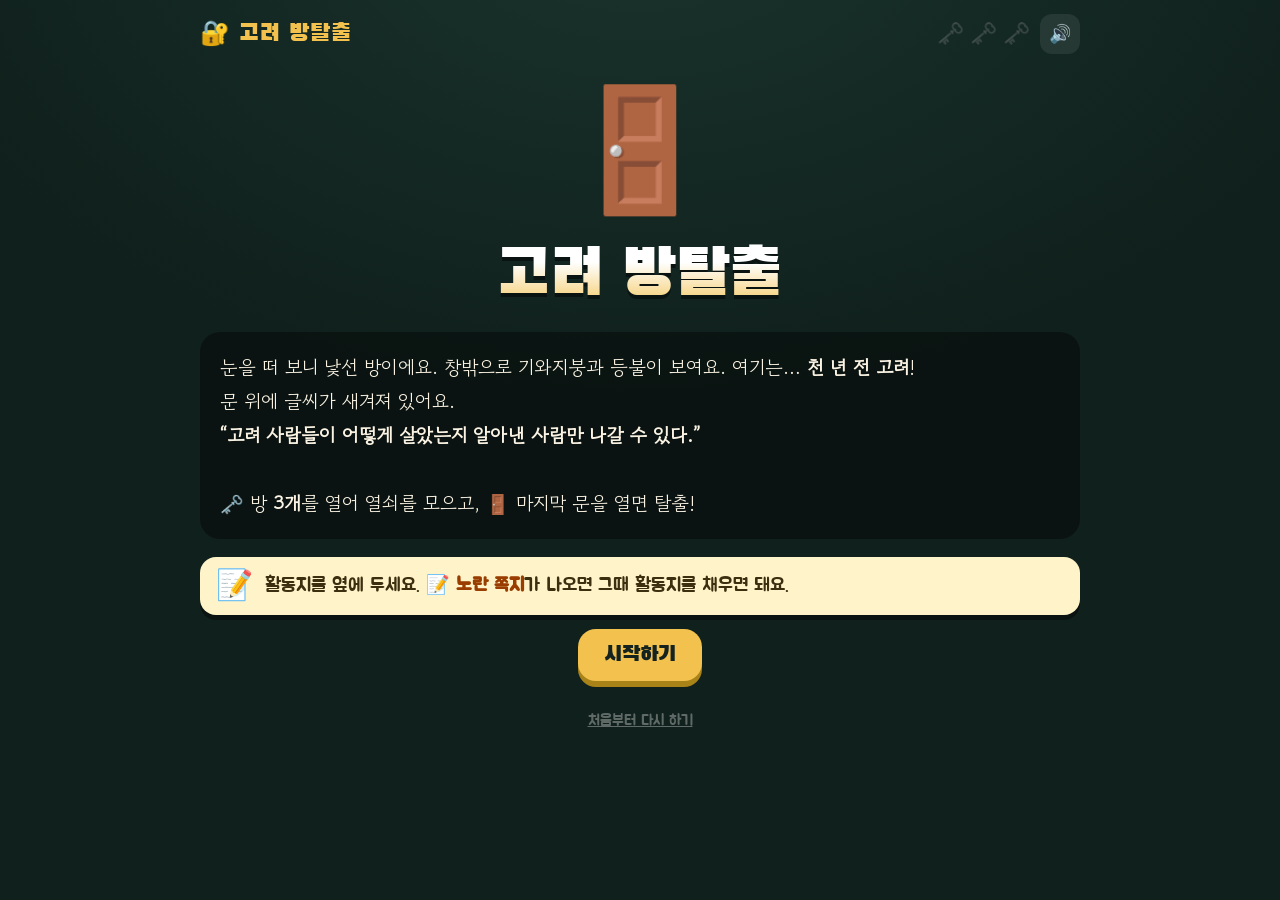
==== goryeo/index.html @ d024dd00 "고려 방탈출 평가 웹앱 추가 Co-Authored-By: Claude Opus 5.5 <noreply@anthropic.com> Claude-Session: https://clau" ====
<!doctype html>
<html lang="ko">
<head>
<meta charset="utf-8">
<meta name="viewport" content="width=device-width,initial-scale=1,viewport-fit=cover">
<title>고려 방탈출</title>
<link rel="preconnect" href="https://fonts.googleapis.com">
<link href="https://fonts.googleapis.com/css2?family=Black+Han+Sans&family=Jua&family=Gowun+Dodum&display=swap" rel="stylesheet">
<style>
:root{--bg:#10201c;--bg2:#1a332d;--ink:#fbf4e4;--dim:#b9c9c1;--cel:#6fc2a6;--cel2:#3f8f78;--gold:#f2c14e;--red:#ff6b5e;--paper:#fbf4e4;--paperInk:#2a2420;
--disp:"Black Han Sans","Jua",system-ui,sans-serif;--body:"Jua",system-ui,sans-serif;--read:"Gowun Dodum","Jua",system-ui,sans-serif;color-scheme:dark}
*{box-sizing:border-box}[hidden]{display:none!important}
html,body{margin:0;min-height:100%}
body{background:radial-gradient(1100px 700px at 50% -10%,var(--bg2),var(--bg) 70%) fixed var(--bg);color:var(--ink);font-family:var(--body);
  padding:0 max(16px,env(safe-area-inset-left)) 40px;-webkit-tap-highlight-color:transparent;font-size:18px}
.wrap{max-width:880px;margin:0 auto}
header{display:flex;align-items:center;gap:10px;padding:14px 0 6px}
header .logo{font-family:var(--disp);font-size:24px;color:var(--gold);letter-spacing:1px}
header .keys{margin-left:auto;display:flex;gap:6px;font-size:22px}
header .keys span{opacity:.25;filter:grayscale(1);transition:.3s}header .keys span.on{opacity:1;filter:none;transform:scale(1.1)}
.icon{background:#ffffff14;border:0;color:var(--ink);border-radius:12px;width:40px;height:40px;font-size:18px;cursor:pointer}
h1{font-family:var(--disp);font-weight:400;margin:0;font-size:clamp(34px,7vw,64px);line-height:1.15;text-wrap:balance;
  background:linear-gradient(180deg,#fff 30%,var(--gold));-webkit-background-clip:text;background-clip:text;color:transparent;filter:drop-shadow(0 4px 0 #0007)}
h2{font-family:var(--disp);font-weight:400;font-size:clamp(24px,4.5vw,36px);margin:6px 0 10px;color:var(--gold)}
p{line-height:1.6;margin:.4em 0}
.btn{font-family:var(--disp);border:0;border-radius:18px;padding:.55em 1.2em;cursor:pointer;color:#14231f;background:var(--gold);
  box-shadow:0 6px 0 #a98318;font-size:22px;transition:transform .08s}
.btn:active{transform:translateY(4px);box-shadow:0 2px 0 #a98318}
.btn.cel{background:var(--cel);box-shadow:0 6px 0 var(--cel2)}
.btn.ghost{background:#ffffff1c;color:var(--ink);box-shadow:0 6px 0 #0006}
.btn:focus-visible,button:focus-visible{outline:4px solid #fff;outline-offset:3px}
.center{text-align:center}
.story{background:#0006;border-radius:20px;padding:18px 20px;margin:18px 0;font-family:var(--read);font-size:19px;line-height:1.8}
.themes{display:grid;grid-template-columns:repeat(auto-fit,minmax(260px,1fr));gap:16px;margin-top:14px}
.theme{border:0;cursor:pointer;text-align:left;border-radius:22px;padding:22px;color:var(--paperInk);background:var(--paper);box-shadow:0 8px 0 #0007;font-family:var(--body)}
.theme .e{font-size:54px}.theme b{display:block;font-family:var(--disp);font-size:28px;font-weight:400;margin:6px 0 2px}
.theme span{color:#6b5d50;font-size:17px}
.memo{display:flex;gap:12px;align-items:flex-start;background:#fff4c9;color:#3b2f10;border-radius:16px;padding:14px 16px;margin:14px 0;box-shadow:0 5px 0 #0006;font-size:19px;line-height:1.55;animation:pop .45s cubic-bezier(.3,1.6,.5,1) both}
.memo .pen{font-size:30px;line-height:1}
.memo b{color:#9a3d00}
.doors{display:grid;grid-template-columns:repeat(3,1fr);gap:14px;margin-top:10px}
@media (max-width:560px){.doors{grid-template-columns:repeat(2,1fr)}}
.door{position:relative;border:0;cursor:pointer;border-radius:18px 18px 8px 8px;padding:18px 8px 14px;min-height:150px;
  background:linear-gradient(180deg,#6b4a2f,#4a3220);color:#fbe9cf;box-shadow:inset 0 0 0 4px #00000033,0 7px 0 #0008;font-family:var(--body);display:flex;flex-direction:column;align-items:center;gap:6px;transition:transform .15s}
.door:hover{transform:translateY(-3px)}
.door .e{font-size:44px}.door .n{font-size:19px;text-align:center}.door .lk{position:absolute;top:8px;right:10px;font-size:20px}
.door.done{background:linear-gradient(180deg,var(--cel),var(--cel2));color:#08251d;cursor:default}
.door.locked{opacity:.4;cursor:not-allowed}
.card{background:var(--paper);color:var(--paperInk);border-radius:20px;padding:20px 22px;box-shadow:0 8px 0 #0007;margin-top:8px}
.card .meta{display:flex;gap:8px;align-items:center;flex-wrap:wrap;color:#7a6a5a;font-size:15px}
.card .tag{background:#2a2420;color:#fbf4e4;border-radius:999px;padding:2px 10px;font-size:14px}
.card h3{font-family:var(--disp);font-weight:400;font-size:28px;margin:8px 0 6px}
.card .tx{font-family:var(--read);font-size:20px;line-height:1.85}
.card .find{margin-top:10px;font-size:15px;color:#7a6a5a}
.lock{margin-top:18px;background:#0007;border-radius:20px;padding:18px}
.lock .h{font-family:var(--disp);font-size:22px;color:var(--gold);margin-bottom:8px}
.opts{display:grid;gap:10px}
.opt{border:0;cursor:pointer;text-align:left;border-radius:14px;padding:14px 16px;font-family:var(--read);font-size:19px;background:#ffffff18;color:var(--ink);box-shadow:0 4px 0 #0006}
.opt.no{background:#ff6b5e44;animation:shake .4s}.opt.ok{background:var(--cel);color:#08251d}
.hint{color:#ffb0a8;min-height:1.6em;margin-top:8px}
.row{display:flex;gap:10px;flex-wrap:wrap;justify-content:center;margin-top:14px}
.chips{display:flex;flex-wrap:wrap;gap:10px;margin:12px 0}
.chip{border:0;cursor:pointer;border-radius:999px;padding:10px 18px;font-family:var(--body);font-size:20px;background:#ffffff1c;color:var(--ink);box-shadow:0 4px 0 #0006}
.chip.no{background:#ff6b5e55;animation:shake .4s}.chip.ok{background:var(--gold);color:#14231f}
.mini{display:grid;grid-template-columns:repeat(3,1fr);gap:10px}
@media (max-width:640px){.mini{grid-template-columns:1fr}}
.mini .card{padding:14px 16px;margin:0;transition:.3s}
.mini .card h3{font-size:21px}.mini .card .tx{font-size:16px;line-height:1.7}
.mini .card.glow{box-shadow:0 0 0 5px var(--gold),0 8px 0 #0007}
.frame{background:#fff4c9;color:#3b2f10;border-radius:16px;padding:16px;font-size:21px;line-height:1.9;font-family:var(--read)}
.frame u{text-decoration:none;border-bottom:3px solid #9a3d00;padding:0 4px;color:#9a3d00;font-weight:700}
.bigdoor{font-size:120px;text-align:center;margin:10px 0;animation:bob 2s ease-in-out infinite}
.flash{position:fixed;inset:0;display:grid;place-items:center;z-index:50;pointer-events:none}
.flash span{font-family:var(--disp);font-size:min(20vh,22vw);color:var(--gold);text-shadow:0 8px 0 #0009;animation:slam .9s cubic-bezier(.2,1.6,.4,1) both}
.modal{position:fixed;inset:0;background:#000a;display:grid;place-items:center;z-index:40;padding:16px}
.modal .box{background:var(--paper);color:var(--paperInk);border-radius:20px;padding:22px;max-width:460px;width:100%;text-align:center;font-size:20px;animation:pop .35s both}
.modal .box .row .btn{font-size:20px}
.foot{margin-top:28px;text-align:center}
.foot button{background:none;border:0;color:#ffffff55;font-family:var(--body);font-size:15px;cursor:pointer;text-decoration:underline}
canvas#fx{position:fixed;inset:0;pointer-events:none;z-index:45}
@keyframes pop{from{transform:scale(.8) translateY(20px);opacity:0}}
@keyframes shake{25%{transform:translateX(-8px)}75%{transform:translateX(8px)}}
@keyframes bob{50%{transform:translateY(-10px)}}
@keyframes slam{from{transform:scale(3);opacity:0}60%{opacity:1}to{transform:scale(1)}}
@media (prefers-reduced-motion:reduce){*{animation:none!important;transition:none!important}}
</style>
</head>
<body>
<canvas id="fx"></canvas>
<div class="wrap">
  <header><span class="logo">🔐 고려 방탈출</span><div class="keys" id="keys"><span>🗝️</span><span>🗝️</span><span>🗝️</span></div>
  <button class="icon" id="snd" aria-label="소리 켜고 끄기">🔊</button></header>
  <main id="app"></main>
  <div class="foot"><button id="restart">처음부터 다시 하기</button></div>
</div>
<script>
var DATA={"themes": [{"key": 1, "name": "개경 사람들의 집", "sub": "고려의 신분과 생활", "emo": "🏘️", "rooms": [{"id": "가", "type": "유적", "name": "박익 벽화묘의 그림", "when": "고려 말 · 경상남도 밀양", "text": "고려 말의 관리 박익의 무덤 안쪽 벽에 그려진 그림이에요. 그림 속 여러 사람이 술병과 음식, 물건을 들고 줄지어 서 있어요. 누군가의 시중을 들러 가는 모습이에요. 무덤 주인은 이렇게 많은 사람의 시중을 받으며 살았어요.", "find": "사진: 교과서 58쪽", "room": "어두운 무덤방", "emo": "🪦", "q": "그림 속 사람들은 무엇을 하고 있나요?", "opts": ["술병과 음식을 들고 시중들러 가고 있다", "논에서 농사를 짓고 있다", "칼을 들고 싸우고 있다", "시장에서 물건을 팔고 있다"]}, {"id": "나", "type": "기록", "name": "어머니의 재산 나누기", "when": "『고려사』", "text": "나익희의 어머니는 여섯 남매에게 재산을 나누어 줄 때, 외아들인 나익희에게만 노비 40명을 더 주려고 했어요. 나익희는 “외아들이라고 더 받으면 남매가 화목하게 지낼 수 없습니다.”라며 사양했어요. 어머니는 그 말이 옳다며 그대로 따랐어요.", "find": "교과서 59쪽", "room": "어머니의 안방", "emo": "🏠", "q": "나익희는 더 받을 노비 40명을 어떻게 했나요?", "opts": ["남매가 화목해야 한다며 사양했다", "혼자 모두 가졌다", "시장에 팔았다", "나라에 바쳤다"]}, {"id": "다", "type": "기록", "name": "노비 만적의 외침", "when": "1198년 · 『고려사』", "text": "개경에 사는 노비 만적이 산에서 나무를 하다가 다른 노비들을 모아 이렇게 말했어요. “장군과 재상이 될 사람의 씨가 어찌 따로 있겠는가? 때가 오면 누구나 될 수 있다! 노비 문서를 불태워 버리자.” 하지만 계획이 미리 알려져 만적과 노비 100여 명이 붙잡혔어요.", "find": "검색어: 만적", "room": "뒷산 나무터", "emo": "🪓", "q": "만적은 노비들에게 무엇을 불태우자고 했나요?", "opts": ["노비 문서", "궁궐", "절", "배"]}, {"id": "라", "type": "기록", "name": "손변의 재판", "when": "『고려사』", "text": "어떤 아버지가 세상을 떠나며 딸에게 재산을 모두 주고, 어린 아들에게는 검은 옷, 검은 갓, 신 한 켤레, 종이 한 권만 남겼어요. 다 자란 남매가 재판을 하자 관리 손변이 말했어요. “아버지는 아들이 어른이 되면 이 옷과 갓을 갖추고 종이에 글을 써서 관청에 억울함을 알리라고 하신 것이다. 자식에게 줄 재산은 똑같아야 한다.” 손변은 재산을 반씩 나누게 했어요.", "find": "검색어: 손변", "room": "관청 재판정", "emo": "⚖️", "q": "손변은 남매의 재산을 어떻게 나누게 했나요?", "opts": ["반씩 똑같이", "딸이 모두 갖게", "아들이 모두 갖게", "나라가 모두 갖게"]}, {"id": "마", "type": "기록", "name": "박유의 건의와 손가락질", "when": "1275년 무렵 · 『고려사』", "text": "관리 박유가 왕에게 “관리들도 아내를 여러 명 둘 수 있게 하자.”고 건의했어요. 그 뒤 연등회 날, 박유가 왕의 행렬을 따라가자 한 할머니가 “아내를 여럿 두자고 한 사람이 바로 저 늙은이다!” 하고 손가락질했어요. 여기저기서 여자들이 손가락질을 했고, 결국 이 건의는 없던 일이 되었어요.", "find": "검색어: 박유 상소", "room": "왕의 행렬 길", "emo": "👑", "q": "박유의 건의는 결국 어떻게 되었나요?", "opts": ["여자들의 손가락질 속에 없던 일이 되었다", "곧바로 나라의 법이 되었다", "왕이 박유에게 상을 주었다", "박유가 감옥에 갇혔다"]}, {"id": "바", "type": "기록·행사", "name": "연등회", "when": "해마다 열린 나라 행사", "text": "연등회는 부처님께 복을 비는 고려의 큰 행사예요. 이날이 되면 왕부터 백성까지 집집마다, 거리마다 등불을 밝혔어요. 왕은 절에 가서 나라의 평안을 빌었고, 사람들은 밤새 등불 아래에서 노래하고 춤추며 함께 즐겼어요.", "find": "교과서 60~61쪽", "room": "등불 거리", "emo": "🏮", "q": "연등회 날 등불을 밝힌 사람은 누구인가요?", "opts": ["왕부터 백성까지 모두", "왕만", "스님만", "귀족만"]}], "tags": {"신분이 나뉨": "가나다바", "벼슬하는 관리": "가라마", "아들과 딸이 똑같음": "나라", "여성의 목소리": "나라마", "함께 어울린 연등회": "마바"}}, {"key": 2, "name": "고려 장인의 공방", "sub": "고려의 과학 기술과 문화재", "emo": "🔥", "rooms": [{"id": "A", "type": "유물", "name": "『직지』", "when": "1377년 · 청주 흥덕사", "text": "청주의 흥덕사라는 절에서 금속 활자로 찍어 낸 불교 책이에요. 금속 활자는 쇠붙이로 글자를 하나씩 만들어 이리저리 바꾸어 짜 맞추며 찍는 방법이에요. 지금 남아 있는 금속 활자 책 가운데 세계에서 가장 오래되었어요. 지금은 프랑스 국립 도서관에 있어요.", "find": "교과서 63쪽", "room": "흥덕사 인쇄방", "emo": "📖", "q": "『직지』는 무엇으로 찍어 낸 책인가요?", "opts": ["금속 활자", "나무판 하나에 통째로 새긴 판", "손으로 한 장씩 베낌", "돌에 새겨 찍음"]}, {"id": "B", "type": "기록", "name": "『상정고금예문』을 찍은 기록", "when": "1234년 무렵 · 이규보의 글", "text": "고려의 문인 이규보가 남긴 글에 “나라의 예법을 담은 책 『상정고금예문』을 금속 활자로 28권 찍어 여러 관청에 나누어 주었다.”는 기록이 있어요. 책은 지금 남아 있지 않지만, 『직지』보다 100년도 더 앞서 금속 활자를 썼다는 증거예요.", "find": "검색어: 상정고금예문", "room": "이규보의 서재", "emo": "🖋️", "q": "이 기록이 특별한 까닭은 무엇인가요?", "opts": ["『직지』보다 100년도 더 앞서 금속 활자를 썼다는 증거라서", "책이 지금도 남아 있어서", "이규보가 직접 활자를 만들어서", "외국에서 찍은 책이라서"]}, {"id": "C", "type": "유물", "name": "청자 상감 구름 학 무늬 매병", "when": "고려 · 국보", "text": "푸른 청자 위에 구름 사이로 날아가는 학이 가득 그려진 병이에요. 그림은 붓으로 그린 것이 아니에요. 그릇 겉면을 파내고 그 자리에 하얀 흙과 검은 흙을 채워 넣는 ‘상감’이라는 방법으로 무늬를 넣었어요. 상감 청자는 고려 사람들이 처음 만들어 낸 방법이에요.", "find": "사진: 교과서 64쪽", "room": "강진 가마터", "emo": "🏺", "q": "이 병에 무늬를 넣은 방법은 무엇인가요?", "opts": ["겉을 파내고 하얀 흙과 검은 흙을 채워 넣었다", "붓으로 물감을 칠했다", "종이 그림을 붙였다", "금실로 감았다"]}, {"id": "D", "type": "기록", "name": "청자 기와로 덮은 정자", "when": "1157년 · 『고려사』", "text": "의종 임금은 궁궐 동쪽에 ‘양이정’이라는 정자를 짓고, 지붕을 청자로 구운 기와로 덮었어요. 고려의 왕족과 귀족들은 청자로 만든 찻잔, 주전자, 베개, 의자 같은 물건을 생활에서 썼어요. 실제로 개성 근처와 전라남도 강진의 가마터에서 청자 기와 조각이 발견되었어요.", "find": "교과서 64쪽 · 검색어: 청자 기와", "room": "궁궐 정자 지붕", "emo": "🏯", "q": "의종 임금은 정자의 지붕을 무엇으로 덮었나요?", "opts": ["청자로 구운 기와", "금으로 만든 판", "볏짚", "나무껍질"]}, {"id": "E", "type": "유물", "name": "나전 국화 넝쿨 무늬 합", "when": "고려 · 2020년 일본에서 돌아옴", "text": "손바닥만 한 뚜껑 있는 그릇이에요. 전복 껍데기를 아주 얇게 갈아 국화꽃과 넝쿨 모양으로 하나하나 오려 붙였어요. 이런 공예를 ‘나전 칠기’라고 해요. 꽃잎 하나가 쌀알만큼 작아요. 송나라 사신 서긍도 “고려의 나전 솜씨는 아주 세밀하여 귀하다.”고 적었어요.", "find": "검색어: 나전 국화넝쿨무늬 합", "room": "나전 공방", "emo": "🐚", "q": "이 그릇에는 무엇을 얇게 갈아 붙였나요?", "opts": ["전복 껍데기", "유리 조각", "금가루", "돌가루"]}, {"id": "F", "type": "기록", "name": "최무선의 화약과 화포", "when": "1377년~1380년 · 『고려사』", "text": "고려 말, 왜구가 바닷가 마을에 자주 쳐들어왔어요. 최무선은 화약으로 왜구를 물리치고 싶어서 원나라 상인에게 화약 만드는 법을 끈질기게 물어 배웠어요. 나라에 ‘화통도감’이 세워지자 여러 가지 화포를 만들었고, 1380년 진포 싸움에서 화포를 쏘아 왜구의 배 500여 척을 불태웠어요.", "find": "검색어: 최무선 진포", "room": "화통도감", "emo": "💥", "q": "최무선은 화약 만드는 법을 누구에게 배웠나요?", "opts": ["원나라 상인", "일본 장군", "송나라 왕", "혼자 책을 읽고"]}], "tags": {"금속 활자": "AB", "청자": "CD", "새로운 기술을 만들어 냄": "ABCF", "귀족이 쓴 귀한 물건": "CDE", "나라를 위해 씀": "BF", "다른 나라와 주고받음": "EF", "섬세한 솜씨": "CE"}}]};
var K='goryeo-escape-v1';
var S=load()||{step:'intro',theme:null,opened:[],cur:null,phase:null,keyTag:null,ownKey:false};
var sound=true;
function load(){try{return JSON.parse(localStorage.getItem(K))}catch(e){return null}}
function save(){try{localStorage.setItem(K,JSON.stringify(S))}catch(e){}}
function $(s){return document.querySelector(s)}
function esc(s){return String(s).replace(/[&<>"']/g,function(c){return{'&':'&amp;','<':'&lt;','>':'&gt;','"':'&quot;',"'":'&#39;'}[c]})}
function th(){return DATA.themes.filter(function(t){return t.key===S.theme})[0]}
function room(id){return th().rooms.filter(function(r){return r.id===id})[0]}
function josa(w,a,b){var c=w.charCodeAt(w.length-1)-0xAC00;return (c>=0&&c%28)?a:b}
var NUM=['①','②','③'];
/* ---- sound ---- */
var ac=null;
function audio(){if(!ac){try{ac=new(window.AudioContext||window.webkitAudioContext)()}catch(e){}}if(ac&&ac.state==='suspended')ac.resume();return ac}
function tone(f,d,type,vol,when,slide){if(!sound)return;var a=audio();if(!a)return;d=d||.12;var t=a.currentTime+(when||0);var o=a.createOscillator(),g=a.createGain();o.type=type||'square';o.frequency.setValueAtTime(f,t);if(slide)o.frequency.exponentialRampToValueAtTime(slide,t+d);g.gain.setValueAtTime(vol||.08,t);g.gain.exponentialRampToValueAtTime(.0001,t+d);o.connect(g);g.connect(a.destination);o.start(t);o.stop(t+d+.02)}
var sfx={click:function(){tone(900,.05,'square',.05)},door:function(){tone(120,.35,'sawtooth',.08,0,60);tone(300,.2,'triangle',.06,.25)},
 ok:function(){[660,880,1320].forEach(function(f,i){tone(f,.12,'square',.07,i*.08)})},no:function(){tone(180,.4,'sawtooth',.1,0,100)},
 key:function(){[784,988,1175,1568].forEach(function(f,i){tone(f,.16,'triangle',.09,i*.09)})},
 win:function(){[523,659,784,1047,784,1047,1319].forEach(function(f,i){tone(f,.24,'square',.08,i*.13)})}};
$('#snd').onclick=function(){sound=!sound;this.textContent=sound?'🔊':'🔇'};
/* ---- fx ---- */
var cv=$('#fx'),cx=cv.getContext('2d'),P=[];
function sz(){cv.width=innerWidth;cv.height=innerHeight}sz();addEventListener('resize',sz);
function confetti(n){var cols=['#f2c14e','#6fc2a6','#ff6b5e','#fbf4e4','#9fd3ff'];for(var i=0;i<(n||140);i++)P.push({x:innerWidth/2,y:innerHeight/3,vx:(Math.random()-.5)*16,vy:Math.random()*-14-4,c:cols[i%5],r:Math.random()*6+4,a:Math.random()*6,l:120});if(P.length===(n||140))tick()}
function tick(){cx.clearRect(0,0,cv.width,cv.height);P.forEach(function(p){p.x+=p.vx;p.y+=p.vy;p.vy+=.45;p.vx*=.99;p.a+=.2;p.l--;cx.save();cx.translate(p.x,p.y);cx.rotate(p.a);cx.fillStyle=p.c;cx.fillRect(-p.r/2,-p.r/2,p.r,p.r*.6);cx.restore()});P=P.filter(function(p){return p.l>0&&p.y<innerHeight+40});if(P.length)requestAnimationFrame(tick);else cx.clearRect(0,0,cv.width,cv.height)}
function flash(t){var d=document.createElement('div');d.className='flash';d.innerHTML='<span>'+t+'</span>';document.body.appendChild(d);setTimeout(function(){d.remove()},1100)}
function ask(msg,yes,no,cb){var m=document.createElement('div');m.className='modal';m.innerHTML='<div class="box"><p>'+msg+'</p><div class="row"><button class="btn cel">'+yes+'</button><button class="btn ghost" style="color:#2a2420;background:#0001">'+no+'</button></div></div>';document.body.appendChild(m);
 var b=m.querySelectorAll('button');b[0].onclick=function(){m.remove();cb(true)};b[1].onclick=function(){m.remove();cb(false)};b[0].focus()}
function shuffle(a){a=a.slice();for(var i=a.length-1;i>0;i--){var j=Math.floor(Math.random()*(i+1));var t=a[i];a[i]=a[j];a[j]=t}return a}
function keys(){var k=document.querySelectorAll('#keys span');for(var i=0;i<3;i++)k[i].className=i<S.opened.length?'on':''}
/* ---- screens ---- */
function go(step){S.step=step;save();render();scrollTo({top:0,behavior:'smooth'})}
function render(){keys();var a=$('#app');
 if(S.step==='intro'){a.innerHTML='<div class="center" style="margin-top:20px"><div class="bigdoor">🚪</div><h1>고려 방탈출</h1></div>'+
  '<div class="story">눈을 떠 보니 낯선 방이에요. 창밖으로 기와지붕과 등불이 보여요. 여기는… <b>천 년 전 고려</b>!<br>문 위에 글씨가 새겨져 있어요.<br><b>“고려 사람들이 어떻게 살았는지 알아낸 사람만 나갈 수 있다.”</b><br><br>🗝️ 방 <b>3개</b>를 열어 열쇠를 모으고, 🚪 마지막 문을 열면 탈출!</div>'+
  '<div class="memo"><span class="pen">📝</span><div>활동지를 옆에 두세요. <b>📝 노란 쪽지</b>가 나오면 그때 활동지를 채우면 돼요.</div></div>'+
  '<div class="row"><button class="btn" id="b">시작하기</button></div>';$('#b').onclick=function(){sfx.door();go('theme')};return}
 if(S.step==='theme'){a.innerHTML='<h2>어느 문으로 들어갈까?</h2><div class="themes">'+DATA.themes.map(function(t){return '<button class="theme" data-k="'+t.key+'"><div class="e">'+t.emo+'</div><b>'+t.name+'</b><span>'+t.sub+'</span></button>'}).join('')+'</div>';
  a.querySelectorAll('.theme').forEach(function(b){b.onclick=function(){S.theme=+b.dataset.k;sfx.door();go('map')}});return}
 if(S.step==='map'){var t=th(),full=S.opened.length>=3;
  a.innerHTML='<h2>'+t.emo+' '+t.name+'</h2>'+(S.opened.length===0?'<div class="memo"><span class="pen">📝</span><div>활동지 <b>❶번</b>에서 <b>'+t.sub+'</b>에 ✓ 해요.</div></div>':'')+
  '<p>방 6개 중 <b>마음에 드는 3개</b>를 골라 열어요. ('+S.opened.length+'/3)</p><div class="doors">'+t.rooms.map(function(r){var d=S.opened.indexOf(r.id)>=0;
   return '<button class="door'+(d?' done':(full?' locked':''))+'" data-id="'+r.id+'"><span class="lk">'+(d?'🗝️':'🔒')+'</span><span class="e">'+r.emo+'</span><span class="n">'+r.room+'</span></button>'}).join('')+'</div>'+
  (full?'<div class="row"><button class="btn" id="fin">🚪 마지막 문으로!</button></div>':'');
  a.querySelectorAll('.door').forEach(function(b){b.onclick=function(){var id=b.dataset.id;if(S.opened.indexOf(id)>=0||full)return;sfx.door();S.cur=id;S.phase='read';go('room')}});
  if(full)$('#fin').onclick=function(){sfx.door();S.keyTag=null;S.phase='key';go('final')};return}
 if(S.step==='room'){roomScreen(a);return}
 if(S.step==='final'){finalScreen(a);return}
 if(S.step==='end'){a.innerHTML='<div class="center"><div class="bigdoor">🌅</div><h1>탈출 성공!</h1><p style="font-size:22px">천 년 전 고려에서 무사히 돌아왔어요.</p></div>'+
  '<div class="memo"><span class="pen">📝</span><div>활동지 <b>❺번 소감</b>을 써요.<br>· 고려에서 가장 놀라웠던 점은?<br>· 친구는 어떤 열쇠 낱말로 탈출했는지 물어보고, 나와 다른 점을 써요.</div></div>'+
  '<div class="card"><div class="meta">내 열쇠 낱말</div><h3>🗝️ '+esc(S.ownKey?'내가 찾은 열쇠 낱말':S.keyTag)+'</h3><div class="tx">열어 본 방: '+S.opened.map(function(id){return esc(room(id).room)}).join(' · ')+'</div></div>';confetti(160);return}
}
function roomScreen(a){var r=room(S.cur),i=S.opened.length,n=NUM[i];
 var card='<div class="card"><div class="meta"><span class="tag">'+r.type+'</span>'+esc(r.when)+'</div><h3>'+r.emo+' '+esc(r.name)+'</h3><div class="tx">'+esc(r.text)+'</div><div class="find">🔍 '+esc(r.find)+'</div></div>';
 var head='<h2>'+r.emo+' '+esc(r.room)+'</h2><p>방 한가운데 낡은 쪽지가 놓여 있어요.</p>';
 if(S.phase==='read'){var o=shuffle(r.opts.map(function(x,k){return{t:x,ok:k===0}}));
  a.innerHTML=head+card+'<div class="lock"><div class="h">🔒 자물쇠 1 · 쪽지를 잘 읽었나요?</div><p>'+esc(r.q)+'</p><div class="opts">'+o.map(function(x,k){return '<button class="opt" data-ok="'+(x.ok?1:0)+'">'+esc(x.t)+'</button>'}).join('')+'</div><div class="hint" id="hint"></div></div>';
  a.querySelectorAll('.opt').forEach(function(b){b.onclick=function(){if(b.dataset.ok==='1'){b.classList.add('ok');sfx.ok();flash('철컥!');setTimeout(function(){S.phase='row';go('room')},900)}else{b.classList.remove('no');void b.offsetWidth;b.classList.add('no');sfx.no();$('#hint').textContent='앗, 자물쇠가 꿈쩍도 안 해요. 쪽지를 다시 읽어 봐요!'}}});return}
 if(S.phase==='row'){a.innerHTML=head+card+'<div class="lock"><div class="h">🔓 자물쇠 1 풀림!</div></div>'+
  '<div class="memo"><span class="pen">📝</span><div>활동지 <b>❷번 표의 '+n+'번 줄</b>을 채워요.<br>· 단서 이름: <b>'+esc(r.name)+'</b><br>· 종류: <b>'+r.type+'</b><br>· 보이는 것: 쪽지에서 본 것을 <b>한두 줄</b>로</div></div>'+
  '<div class="row"><button class="btn cel" id="b">다 썼어요</button></div>';$('#b').onclick=function(){sfx.click();S.phase='think';go('room')};return}
 if(S.phase==='think'){a.innerHTML=head+card+'<div class="lock"><div class="h">🔒 자물쇠 2 · 생각의 자물쇠</div><p style="font-size:21px">이 쪽지를 보면, <b>고려 사람들은 어떻게 살았을까?</b></p>'+
  '<p style="color:var(--dim)">쪽지에 직접 쓰여 있지 않은 것을 짐작해 봐요. “그렇다면 고려에서는 ~했을 거야!”</p></div>'+
  '<div class="memo"><span class="pen">📝</span><div>활동지 <b>❸번 방 '+n+' 추리 메모</b>에 써요.<br>단서 이름을 쓰고, <b>“~했을 것이다.”</b>로 끝나게!</div></div>'+
  '<div class="row"><button class="btn cel" id="b">다 썼어요</button></div>';
  $('#b').onclick=function(){ask('추리 메모가 <b>“~했을 것이다.”</b>로 끝났나요?','네! 열어 줘','잠깐, 고칠래',function(y){if(!y)return;S.opened.push(r.id);S.phase=null;save();sfx.key();flash('🗝️');keys();confetti(70);setTimeout(function(){go('map')},1000)})};return}
}
function finalScreen(a){var t=th(),op=S.opened.map(room);
 var mini='<div class="mini">'+op.map(function(r){return '<div class="card" data-id="'+r.id+'"><div class="meta"><span class="tag">'+r.type+'</span></div><h3>'+r.emo+' '+esc(r.name)+'</h3><div class="tx">'+esc(r.text)+'</div></div>'}).join('')+'</div>';
 if(S.phase==='key'){var tags=shuffle(Object.keys(t.tags));
  a.innerHTML='<div class="center"><div class="bigdoor" style="font-size:90px">🚪</div></div><h2>마지막 문</h2><p>문에 열쇠 구멍이 세 개! 내가 연 세 방의 쪽지를 나란히 놓았어요.</p>'+mini+
  '<div class="lock"><div class="h">🔒 마지막 자물쇠 · 열쇠 낱말 찾기</div><p>세 쪽지 가운데 <b>두 개 이상</b>에 함께 보이는 것은 무엇일까요?</p><div class="chips">'+tags.map(function(g){return '<button class="chip">'+esc(g)+'</button>'}).join('')+'</div>'+
  '<div class="hint" id="hint"></div><p style="color:var(--dim);font-size:16px">여기 없는 다른 공통점을 찾았다면? 👉 <button class="chip" id="own" style="font-size:16px;padding:6px 12px">내가 찾은 열쇠 낱말이 있어요</button></p></div>';
  a.querySelectorAll('.chips .chip').forEach(function(b){b.onclick=function(){var g=b.textContent,hit=op.filter(function(r){return t.tags[g].indexOf(r.id)>=0});
   if(hit.length>=2){b.classList.add('ok');sfx.key();hit.forEach(function(r){a.querySelector('.mini .card[data-id="'+r.id+'"]').classList.add('glow')});S.keyTag=g;S.ownKey=false;save();
    setTimeout(function(){S.phase='write';go('final')},1600)}else{b.classList.remove('no');void b.offsetWidth;b.classList.add('no');sfx.no();
    $('#hint').textContent=hit.length===1?'이 낱말은 한 쪽지에서만 보여요. 두 쪽지 이상에 함께 나오는 것을 찾아요!':'내가 연 쪽지에는 이 낱말이 안 보여요. 다시 읽어 봐요!'}}});
  $('#own').onclick=function(){ask('찾은 열쇠 낱말을 활동지 <b>❹번 열쇠 낱말 칸</b>에 먼저 썼나요?<br><small>선생님께 보여 드리고 확인받아요.</small>','네, 썼어요','아직',function(y){if(!y)return;S.ownKey=true;S.keyTag='';S.phase='write';go('final')})};return}
 if(S.phase==='write'){var g=S.ownKey?'(내가 찾은 열쇠 낱말)':S.keyTag;
  a.innerHTML='<h2>🗝️ 열쇠 낱말: '+esc(g)+'</h2>'+mini+
  '<div class="memo"><span class="pen">📝</span><div>활동지 <b>❹번</b>을 채워요.<br>· 열쇠 낱말 칸: <b>'+esc(g)+'</b><br>· 아래 문장 틀에 맞춰 <b>열쇠 문장</b>을 써요.</div></div>'+
  '<div class="frame">세 단서를 이어 보면 <u>'+(S.ownKey?'　　　　':esc(g))+'</u>'+(S.ownKey?'이/가':josa(g,'이','가'))+' 보인다.<br>그래서 고려 사람들은 <u>　　　　　　　　　　</u> 했을 것이다.</div>'+
  '<p style="color:var(--dim)">💡 앞에서 쓴 추리 메모 세 개를 다시 읽어 보면 쉬워요.</p><div class="row"><button class="btn" id="b">🚪 문 열기</button></div>';
  $('#b').onclick=function(){ask('열쇠 문장이 <b>“그래서 고려 사람들은 ~했을 것이다.”</b>로 끝났나요?','네! 문 열기','잠깐, 고칠래',function(y){if(!y)return;sfx.win();flash('탈출!');setTimeout(function(){go('end')},900)})};return}
}
$('#restart').onclick=function(){ask('처음부터 다시 할까요?<br><small>지금까지 연 방 기록이 지워져요.</small>','다시 하기','아니요',function(y){if(!y)return;S={step:'intro',theme:null,opened:[],cur:null,phase:null,keyTag:null,ownKey:false};save();render()})};
render();
</script>
</body>
</html>
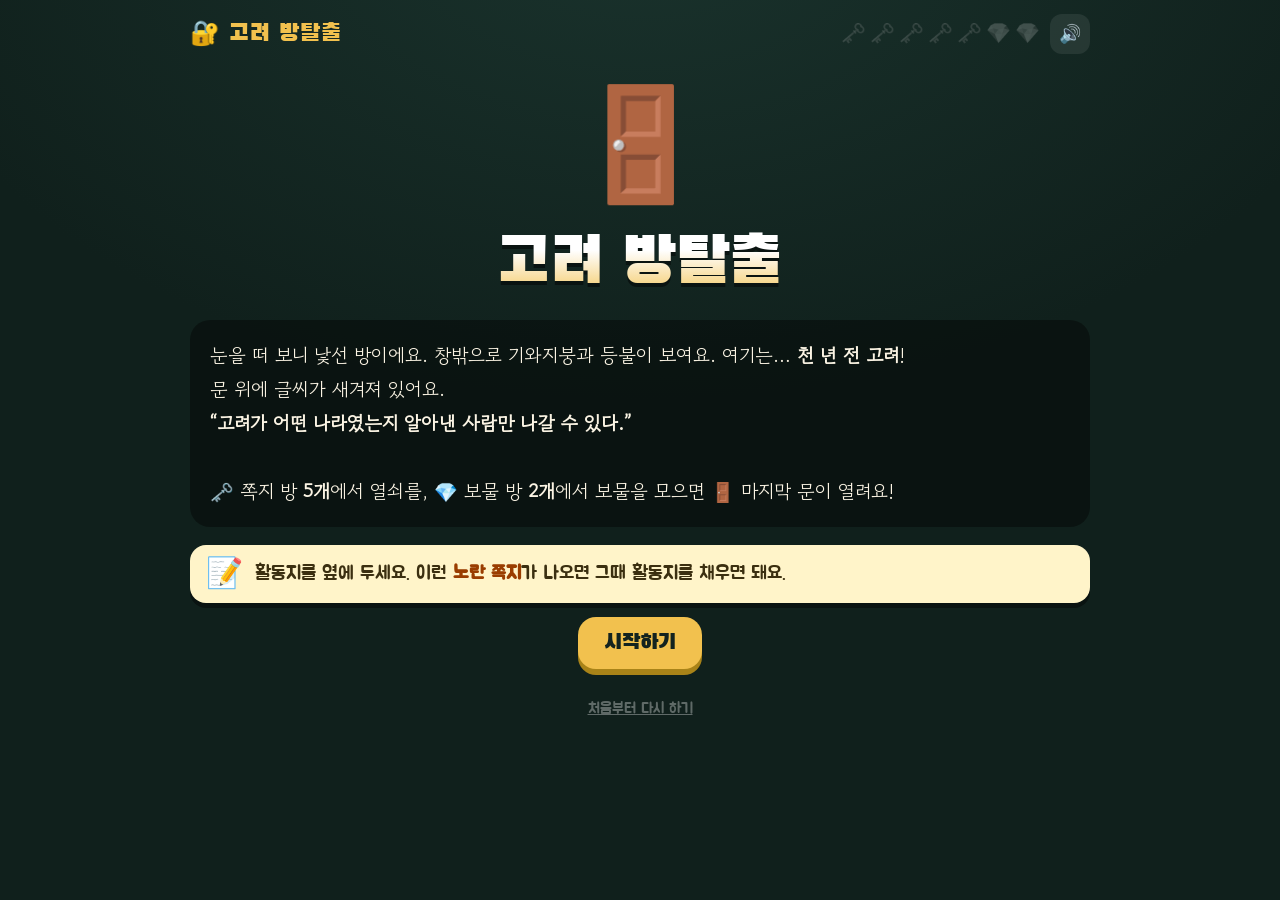
==== commit 2d47f54f: "고려 방탈출: 쪽지 방 5개 + 보물 방 2개 + 마지막 문 구조로 개편 Co-Authored-By: Claude Opus 5.5 <noreply@anthropic.com> Cla" ====
--- a/goryeo/index.html
+++ b/goryeo/index.html
@@ -13,68 +13,92 @@
 html,body{margin:0;min-height:100%}
 body{background:radial-gradient(1100px 700px at 50% -10%,var(--bg2),var(--bg) 70%) fixed var(--bg);color:var(--ink);font-family:var(--body);
   padding:0 max(16px,env(safe-area-inset-left)) 40px;-webkit-tap-highlight-color:transparent;font-size:18px}
-.wrap{max-width:880px;margin:0 auto}
+.wrap{max-width:900px;margin:0 auto}
 header{display:flex;align-items:center;gap:10px;padding:14px 0 6px}
-header .logo{font-family:var(--disp);font-size:24px;color:var(--gold);letter-spacing:1px}
-header .keys{margin-left:auto;display:flex;gap:6px;font-size:22px}
-header .keys span{opacity:.25;filter:grayscale(1);transition:.3s}header .keys span.on{opacity:1;filter:none;transform:scale(1.1)}
+header .logo{font-family:var(--disp);font-size:24px;color:var(--gold);letter-spacing:1px;cursor:pointer}
+header .keys{margin-left:auto;display:flex;gap:4px;font-size:20px}
+header .keys span{opacity:.22;filter:grayscale(1);transition:.3s}header .keys span.on{opacity:1;filter:none}
 .icon{background:#ffffff14;border:0;color:var(--ink);border-radius:12px;width:40px;height:40px;font-size:18px;cursor:pointer}
 h1{font-family:var(--disp);font-weight:400;margin:0;font-size:clamp(34px,7vw,64px);line-height:1.15;text-wrap:balance;
   background:linear-gradient(180deg,#fff 30%,var(--gold));-webkit-background-clip:text;background-clip:text;color:transparent;filter:drop-shadow(0 4px 0 #0007)}
 h2{font-family:var(--disp);font-weight:400;font-size:clamp(24px,4.5vw,36px);margin:6px 0 10px;color:var(--gold)}
 p{line-height:1.6;margin:.4em 0}
-.btn{font-family:var(--disp);border:0;border-radius:18px;padding:.55em 1.2em;cursor:pointer;color:#14231f;background:var(--gold);
-  box-shadow:0 6px 0 #a98318;font-size:22px;transition:transform .08s}
+.btn{font-family:var(--disp);border:0;border-radius:18px;padding:.55em 1.2em;cursor:pointer;color:#14231f;background:var(--gold);box-shadow:0 6px 0 #a98318;font-size:22px;transition:transform .08s;touch-action:manipulation}
 .btn:active{transform:translateY(4px);box-shadow:0 2px 0 #a98318}
 .btn.cel{background:var(--cel);box-shadow:0 6px 0 var(--cel2)}
 .btn.ghost{background:#ffffff1c;color:var(--ink);box-shadow:0 6px 0 #0006}
-.btn:focus-visible,button:focus-visible{outline:4px solid #fff;outline-offset:3px}
+.btn:disabled{opacity:.45}
+button:focus-visible{outline:4px solid #fff;outline-offset:3px}
 .center{text-align:center}
 .story{background:#0006;border-radius:20px;padding:18px 20px;margin:18px 0;font-family:var(--read);font-size:19px;line-height:1.8}
-.themes{display:grid;grid-template-columns:repeat(auto-fit,minmax(260px,1fr));gap:16px;margin-top:14px}
-.theme{border:0;cursor:pointer;text-align:left;border-radius:22px;padding:22px;color:var(--paperInk);background:var(--paper);box-shadow:0 8px 0 #0007;font-family:var(--body)}
-.theme .e{font-size:54px}.theme b{display:block;font-family:var(--disp);font-size:28px;font-weight:400;margin:6px 0 2px}
-.theme span{color:#6b5d50;font-size:17px}
-.memo{display:flex;gap:12px;align-items:flex-start;background:#fff4c9;color:#3b2f10;border-radius:16px;padding:14px 16px;margin:14px 0;box-shadow:0 5px 0 #0006;font-size:19px;line-height:1.55;animation:pop .45s cubic-bezier(.3,1.6,.5,1) both}
-.memo .pen{font-size:30px;line-height:1}
-.memo b{color:#9a3d00}
-.doors{display:grid;grid-template-columns:repeat(3,1fr);gap:14px;margin-top:10px}
-@media (max-width:560px){.doors{grid-template-columns:repeat(2,1fr)}}
-.door{position:relative;border:0;cursor:pointer;border-radius:18px 18px 8px 8px;padding:18px 8px 14px;min-height:150px;
-  background:linear-gradient(180deg,#6b4a2f,#4a3220);color:#fbe9cf;box-shadow:inset 0 0 0 4px #00000033,0 7px 0 #0008;font-family:var(--body);display:flex;flex-direction:column;align-items:center;gap:6px;transition:transform .15s}
+.memo{display:flex;gap:12px;align-items:flex-start;background:#fff4c9;color:#3b2f10;border-radius:16px;padding:14px 16px;margin:14px 0;box-shadow:0 5px 0 #0006;font-size:19px;line-height:1.6;animation:pop .45s cubic-bezier(.3,1.6,.5,1) both}
+.memo .pen{font-size:30px;line-height:1}.memo b{color:#9a3d00}
+.doors{display:grid;grid-template-columns:repeat(auto-fill,minmax(150px,1fr));gap:12px;margin-top:10px}
+.door{position:relative;border:0;cursor:pointer;border-radius:18px 18px 8px 8px;padding:16px 8px 12px;min-height:140px;background:linear-gradient(180deg,#6b4a2f,#4a3220);color:#fbe9cf;box-shadow:inset 0 0 0 4px #00000033,0 7px 0 #0008;font-family:var(--body);display:flex;flex-direction:column;align-items:center;gap:6px;transition:transform .15s}
 .door:hover{transform:translateY(-3px)}
-.door .e{font-size:44px}.door .n{font-size:19px;text-align:center}.door .lk{position:absolute;top:8px;right:10px;font-size:20px}
+.door.gem{background:linear-gradient(180deg,#2f6b5f,#1d4a40)}
+.door .e{font-size:42px}.door .n{font-size:18px;text-align:center}.door .lk{position:absolute;top:8px;right:10px;font-size:18px}
+.door .s{font-size:13px;opacity:.8}
 .door.done{background:linear-gradient(180deg,var(--cel),var(--cel2));color:#08251d;cursor:default}
-.door.locked{opacity:.4;cursor:not-allowed}
-.card{background:var(--paper);color:var(--paperInk);border-radius:20px;padding:20px 22px;box-shadow:0 8px 0 #0007;margin-top:8px}
-.card .meta{display:flex;gap:8px;align-items:center;flex-wrap:wrap;color:#7a6a5a;font-size:15px}
-.card .tag{background:#2a2420;color:#fbf4e4;border-radius:999px;padding:2px 10px;font-size:14px}
-.card h3{font-family:var(--disp);font-weight:400;font-size:28px;margin:8px 0 6px}
-.card .tx{font-family:var(--read);font-size:20px;line-height:1.85}
-.card .find{margin-top:10px;font-size:15px;color:#7a6a5a}
-.lock{margin-top:18px;background:#0007;border-radius:20px;padding:18px}
+.secT{font-family:var(--disp);color:var(--dim);font-size:18px;margin:18px 0 0}
+.clues{display:grid;grid-template-columns:1fr 1fr;gap:12px;margin-top:8px}
+@media (max-width:680px){.clues{grid-template-columns:1fr}}
+.card{background:var(--paper);color:var(--paperInk);border-radius:18px;padding:16px 18px;box-shadow:0 7px 0 #0007;transition:.3s}
+.card .meta{display:flex;gap:8px;align-items:center;flex-wrap:wrap;color:#7a6a5a;font-size:14px}
+.card .tag{background:#2a2420;color:#fbf4e4;border-radius:999px;padding:2px 10px;font-size:13px}
+.card .no{background:var(--gold);color:#2a2420;border-radius:999px;padding:2px 10px;font-size:13px}
+.card h3{font-family:var(--disp);font-weight:400;font-size:23px;margin:6px 0 4px}
+.card .tx{font-family:var(--read);font-size:18px;line-height:1.8}
+.card .find{margin-top:8px;font-size:14px;color:#7a6a5a}
+.card.glow{box-shadow:0 0 0 5px var(--gold),0 7px 0 #0007}
+.lock{margin-top:16px;background:#0007;border-radius:20px;padding:18px}
 .lock .h{font-family:var(--disp);font-size:22px;color:var(--gold);margin-bottom:8px}
 .opts{display:grid;gap:10px}
-.opt{border:0;cursor:pointer;text-align:left;border-radius:14px;padding:14px 16px;font-family:var(--read);font-size:19px;background:#ffffff18;color:var(--ink);box-shadow:0 4px 0 #0006}
+.opt{border:0;cursor:pointer;text-align:left;border-radius:14px;padding:14px 16px;font-family:var(--read);font-size:19px;background:#ffffff18;color:var(--ink);box-shadow:0 4px 0 #0006;touch-action:manipulation}
 .opt.no{background:#ff6b5e44;animation:shake .4s}.opt.ok{background:var(--cel);color:#08251d}
-.hint{color:#ffb0a8;min-height:1.6em;margin-top:8px}
+.hint{color:#ffb0a8;min-height:1.6em;margin-top:8px;font-size:17px}
 .row{display:flex;gap:10px;flex-wrap:wrap;justify-content:center;margin-top:14px}
-.chips{display:flex;flex-wrap:wrap;gap:10px;margin:12px 0}
-.chip{border:0;cursor:pointer;border-radius:999px;padding:10px 18px;font-family:var(--body);font-size:20px;background:#ffffff1c;color:var(--ink);box-shadow:0 4px 0 #0006}
-.chip.no{background:#ff6b5e55;animation:shake .4s}.chip.ok{background:var(--gold);color:#14231f}
-.mini{display:grid;grid-template-columns:repeat(3,1fr);gap:10px}
-@media (max-width:640px){.mini{grid-template-columns:1fr}}
-.mini .card{padding:14px 16px;margin:0;transition:.3s}
-.mini .card h3{font-size:21px}.mini .card .tx{font-size:16px;line-height:1.7}
-.mini .card.glow{box-shadow:0 0 0 5px var(--gold),0 8px 0 #0007}
-.frame{background:#fff4c9;color:#3b2f10;border-radius:16px;padding:16px;font-size:21px;line-height:1.9;font-family:var(--read)}
-.frame u{text-decoration:none;border-bottom:3px solid #9a3d00;padding:0 4px;color:#9a3d00;font-weight:700}
-.bigdoor{font-size:120px;text-align:center;margin:10px 0;animation:bob 2s ease-in-out infinite}
+.secret{background:#3b1f2a;border:2px dashed #ff9fb0;border-radius:16px;padding:14px 16px;margin-top:14px;font-family:var(--read);font-size:19px;line-height:1.7;animation:pop .5s both}
+.secret b{color:#ffd3dc}
+/* print game */
+.stage{background:#0007;border-radius:20px;padding:18px;margin-top:12px;text-align:center}
+.board{width:min(420px,90%);margin:12px auto;height:130px;border-radius:12px;background:linear-gradient(135deg,#c79a63,#9c7040);position:relative;overflow:hidden;box-shadow:inset 0 0 0 5px #6b4a2f}
+.board .carv{position:absolute;inset:0;background:repeating-linear-gradient(90deg,#3b2414 0 6px,transparent 6px 18px);clip-path:inset(0 100% 0 0);transition:clip-path .15s}
+.bar{height:16px;border-radius:9px;background:#ffffff22;overflow:hidden;width:min(420px,90%);margin:8px auto}
+.bar i{display:block;height:100%;width:0;background:var(--gold);transition:width .15s}
+.chips{display:flex;flex-wrap:wrap;gap:10px;justify-content:center;margin:12px 0}
+.tile{border:0;cursor:pointer;width:62px;height:62px;border-radius:10px;font-family:var(--disp);font-size:30px;background:linear-gradient(180deg,#b9b9b0,#7c7c74);color:#1d1d1a;box-shadow:0 5px 0 #44443f;touch-action:manipulation}
+.tile.used{opacity:.25}.tile.no{animation:shake .4s;background:#ff8f86}
+.slots{display:flex;gap:8px;justify-content:center;margin:10px 0;min-height:66px;flex-wrap:wrap}
+.slot{width:62px;height:62px;border-radius:10px;border:3px dashed #ffffff44;display:grid;place-items:center;font-family:var(--disp);font-size:30px}
+.slot.f{border:3px solid var(--gold);background:#f2c14e22;color:var(--gold)}
+.book{display:inline-block;background:var(--paper);color:var(--paperInk);border-radius:6px 12px 12px 6px;padding:6px 12px;margin:4px;font-family:var(--read);font-size:16px;box-shadow:0 4px 0 #0007}
+.fact{background:var(--paper);color:var(--paperInk);border-radius:18px;padding:16px 18px;margin-top:12px;font-family:var(--read);font-size:19px;line-height:1.8;text-align:left}
+.fact b{color:#9a3d00}
+.big{font-family:var(--disp);font-size:40px;color:var(--gold)}
+/* kiln */
+.steps{display:grid;gap:10px;max-width:520px;margin:10px auto}
+.therm{width:min(460px,92%);height:44px;margin:16px auto 6px;border-radius:22px;background:linear-gradient(90deg,#3a6ea5 0%,#e0a040 50%,#ff3b2f 100%);position:relative;box-shadow:inset 0 0 0 3px #0006}
+.therm .zone{position:absolute;top:-6px;bottom:-6px;border:3px solid #fff;border-radius:10px;background:#ffffff26}
+.therm .needle{position:absolute;top:-10px;width:6px;height:64px;background:#fff;border-radius:3px;box-shadow:0 0 8px #000}
+.temp{font-family:var(--disp);font-size:30px}
+.fire{font-size:56px;line-height:1;height:110px;display:flex;align-items:flex-end;justify-content:center;overflow:visible}.fire span{display:inline-block;transform-origin:50% 100%;transition:transform .1s}
+/* final */
+.keyrow{display:flex;flex-wrap:wrap;gap:8px;justify-content:center;margin:8px 0}
+.kk{background:var(--paper);color:var(--paperInk);border-radius:14px;padding:8px 12px;font-size:16px;box-shadow:0 4px 0 #0007;text-align:center}
+.kk b{display:block;font-size:22px}
+.cho{display:flex;gap:10px;justify-content:center;align-items:center;flex-wrap:wrap;font-family:var(--disp);font-size:30px;margin:14px 0}
+.cho input{font-family:var(--disp);font-size:30px;width:170px;text-align:center;border-radius:14px;border:3px solid var(--gold);background:#0006;color:var(--ink);padding:6px}
+.pick{display:grid;grid-template-columns:repeat(auto-fill,minmax(150px,1fr));gap:10px}
+.pk{border:0;cursor:pointer;border-radius:14px;padding:12px;font-family:var(--body);font-size:18px;background:#ffffff18;color:var(--ink);box-shadow:0 4px 0 #0006}
+.pk.sel{background:var(--gold);color:#14231f}.pk.no{animation:shake .4s;background:#ff6b5e55}.pk.ok{background:var(--cel);color:#08251d}
+.frame{background:#fff4c9;color:#3b2f10;border-radius:16px;padding:16px;font-size:21px;line-height:2;font-family:var(--read)}
+.frame u{text-decoration:none;border-bottom:3px solid #9a3d00;padding:0 30px}
+.bigdoor{font-size:110px;text-align:center;margin:10px 0;animation:bob 2s ease-in-out infinite}
 .flash{position:fixed;inset:0;display:grid;place-items:center;z-index:50;pointer-events:none}
 .flash span{font-family:var(--disp);font-size:min(20vh,22vw);color:var(--gold);text-shadow:0 8px 0 #0009;animation:slam .9s cubic-bezier(.2,1.6,.4,1) both}
 .modal{position:fixed;inset:0;background:#000a;display:grid;place-items:center;z-index:40;padding:16px}
-.modal .box{background:var(--paper);color:var(--paperInk);border-radius:20px;padding:22px;max-width:460px;width:100%;text-align:center;font-size:20px;animation:pop .35s both}
-.modal .box .row .btn{font-size:20px}
+.modal .box{background:var(--paper);color:var(--paperInk);border-radius:20px;padding:22px;max-width:480px;width:100%;text-align:center;font-size:20px;animation:pop .35s both}
 .foot{margin-top:28px;text-align:center}
 .foot button{background:none;border:0;color:#ffffff55;font-family:var(--body);font-size:15px;cursor:pointer;text-decoration:underline}
 canvas#fx{position:fixed;inset:0;pointer-events:none;z-index:45}
@@ -88,99 +112,199 @@
 <body>
 <canvas id="fx"></canvas>
 <div class="wrap">
-  <header><span class="logo">🔐 고려 방탈출</span><div class="keys" id="keys"><span>🗝️</span><span>🗝️</span><span>🗝️</span></div>
+  <header><span class="logo" id="home">🔐 고려 방탈출</span><div class="keys" id="keys"></div>
   <button class="icon" id="snd" aria-label="소리 켜고 끄기">🔊</button></header>
   <main id="app"></main>
   <div class="foot"><button id="restart">처음부터 다시 하기</button></div>
 </div>
 <script>
-var DATA={"themes": [{"key": 1, "name": "개경 사람들의 집", "sub": "고려의 신분과 생활", "emo": "🏘️", "rooms": [{"id": "가", "type": "유적", "name": "박익 벽화묘의 그림", "when": "고려 말 · 경상남도 밀양", "text": "고려 말의 관리 박익의 무덤 안쪽 벽에 그려진 그림이에요. 그림 속 여러 사람이 술병과 음식, 물건을 들고 줄지어 서 있어요. 누군가의 시중을 들러 가는 모습이에요. 무덤 주인은 이렇게 많은 사람의 시중을 받으며 살았어요.", "find": "사진: 교과서 58쪽", "room": "어두운 무덤방", "emo": "🪦", "q": "그림 속 사람들은 무엇을 하고 있나요?", "opts": ["술병과 음식을 들고 시중들러 가고 있다", "논에서 농사를 짓고 있다", "칼을 들고 싸우고 있다", "시장에서 물건을 팔고 있다"]}, {"id": "나", "type": "기록", "name": "어머니의 재산 나누기", "when": "『고려사』", "text": "나익희의 어머니는 여섯 남매에게 재산을 나누어 줄 때, 외아들인 나익희에게만 노비 40명을 더 주려고 했어요. 나익희는 “외아들이라고 더 받으면 남매가 화목하게 지낼 수 없습니다.”라며 사양했어요. 어머니는 그 말이 옳다며 그대로 따랐어요.", "find": "교과서 59쪽", "room": "어머니의 안방", "emo": "🏠", "q": "나익희는 더 받을 노비 40명을 어떻게 했나요?", "opts": ["남매가 화목해야 한다며 사양했다", "혼자 모두 가졌다", "시장에 팔았다", "나라에 바쳤다"]}, {"id": "다", "type": "기록", "name": "노비 만적의 외침", "when": "1198년 · 『고려사』", "text": "개경에 사는 노비 만적이 산에서 나무를 하다가 다른 노비들을 모아 이렇게 말했어요. “장군과 재상이 될 사람의 씨가 어찌 따로 있겠는가? 때가 오면 누구나 될 수 있다! 노비 문서를 불태워 버리자.” 하지만 계획이 미리 알려져 만적과 노비 100여 명이 붙잡혔어요.", "find": "검색어: 만적", "room": "뒷산 나무터", "emo": "🪓", "q": "만적은 노비들에게 무엇을 불태우자고 했나요?", "opts": ["노비 문서", "궁궐", "절", "배"]}, {"id": "라", "type": "기록", "name": "손변의 재판", "when": "『고려사』", "text": "어떤 아버지가 세상을 떠나며 딸에게 재산을 모두 주고, 어린 아들에게는 검은 옷, 검은 갓, 신 한 켤레, 종이 한 권만 남겼어요. 다 자란 남매가 재판을 하자 관리 손변이 말했어요. “아버지는 아들이 어른이 되면 이 옷과 갓을 갖추고 종이에 글을 써서 관청에 억울함을 알리라고 하신 것이다. 자식에게 줄 재산은 똑같아야 한다.” 손변은 재산을 반씩 나누게 했어요.", "find": "검색어: 손변", "room": "관청 재판정", "emo": "⚖️", "q": "손변은 남매의 재산을 어떻게 나누게 했나요?", "opts": ["반씩 똑같이", "딸이 모두 갖게", "아들이 모두 갖게", "나라가 모두 갖게"]}, {"id": "마", "type": "기록", "name": "박유의 건의와 손가락질", "when": "1275년 무렵 · 『고려사』", "text": "관리 박유가 왕에게 “관리들도 아내를 여러 명 둘 수 있게 하자.”고 건의했어요. 그 뒤 연등회 날, 박유가 왕의 행렬을 따라가자 한 할머니가 “아내를 여럿 두자고 한 사람이 바로 저 늙은이다!” 하고 손가락질했어요. 여기저기서 여자들이 손가락질을 했고, 결국 이 건의는 없던 일이 되었어요.", "find": "검색어: 박유 상소", "room": "왕의 행렬 길", "emo": "👑", "q": "박유의 건의는 결국 어떻게 되었나요?", "opts": ["여자들의 손가락질 속에 없던 일이 되었다", "곧바로 나라의 법이 되었다", "왕이 박유에게 상을 주었다", "박유가 감옥에 갇혔다"]}, {"id": "바", "type": "기록·행사", "name": "연등회", "when": "해마다 열린 나라 행사", "text": "연등회는 부처님께 복을 비는 고려의 큰 행사예요. 이날이 되면 왕부터 백성까지 집집마다, 거리마다 등불을 밝혔어요. 왕은 절에 가서 나라의 평안을 빌었고, 사람들은 밤새 등불 아래에서 노래하고 춤추며 함께 즐겼어요.", "find": "교과서 60~61쪽", "room": "등불 거리", "emo": "🏮", "q": "연등회 날 등불을 밝힌 사람은 누구인가요?", "opts": ["왕부터 백성까지 모두", "왕만", "스님만", "귀족만"]}], "tags": {"신분이 나뉨": "가나다바", "벼슬하는 관리": "가라마", "아들과 딸이 똑같음": "나라", "여성의 목소리": "나라마", "함께 어울린 연등회": "마바"}}, {"key": 2, "name": "고려 장인의 공방", "sub": "고려의 과학 기술과 문화재", "emo": "🔥", "rooms": [{"id": "A", "type": "유물", "name": "『직지』", "when": "1377년 · 청주 흥덕사", "text": "청주의 흥덕사라는 절에서 금속 활자로 찍어 낸 불교 책이에요. 금속 활자는 쇠붙이로 글자를 하나씩 만들어 이리저리 바꾸어 짜 맞추며 찍는 방법이에요. 지금 남아 있는 금속 활자 책 가운데 세계에서 가장 오래되었어요. 지금은 프랑스 국립 도서관에 있어요.", "find": "교과서 63쪽", "room": "흥덕사 인쇄방", "emo": "📖", "q": "『직지』는 무엇으로 찍어 낸 책인가요?", "opts": ["금속 활자", "나무판 하나에 통째로 새긴 판", "손으로 한 장씩 베낌", "돌에 새겨 찍음"]}, {"id": "B", "type": "기록", "name": "『상정고금예문』을 찍은 기록", "when": "1234년 무렵 · 이규보의 글", "text": "고려의 문인 이규보가 남긴 글에 “나라의 예법을 담은 책 『상정고금예문』을 금속 활자로 28권 찍어 여러 관청에 나누어 주었다.”는 기록이 있어요. 책은 지금 남아 있지 않지만, 『직지』보다 100년도 더 앞서 금속 활자를 썼다는 증거예요.", "find": "검색어: 상정고금예문", "room": "이규보의 서재", "emo": "🖋️", "q": "이 기록이 특별한 까닭은 무엇인가요?", "opts": ["『직지』보다 100년도 더 앞서 금속 활자를 썼다는 증거라서", "책이 지금도 남아 있어서", "이규보가 직접 활자를 만들어서", "외국에서 찍은 책이라서"]}, {"id": "C", "type": "유물", "name": "청자 상감 구름 학 무늬 매병", "when": "고려 · 국보", "text": "푸른 청자 위에 구름 사이로 날아가는 학이 가득 그려진 병이에요. 그림은 붓으로 그린 것이 아니에요. 그릇 겉면을 파내고 그 자리에 하얀 흙과 검은 흙을 채워 넣는 ‘상감’이라는 방법으로 무늬를 넣었어요. 상감 청자는 고려 사람들이 처음 만들어 낸 방법이에요.", "find": "사진: 교과서 64쪽", "room": "강진 가마터", "emo": "🏺", "q": "이 병에 무늬를 넣은 방법은 무엇인가요?", "opts": ["겉을 파내고 하얀 흙과 검은 흙을 채워 넣었다", "붓으로 물감을 칠했다", "종이 그림을 붙였다", "금실로 감았다"]}, {"id": "D", "type": "기록", "name": "청자 기와로 덮은 정자", "when": "1157년 · 『고려사』", "text": "의종 임금은 궁궐 동쪽에 ‘양이정’이라는 정자를 짓고, 지붕을 청자로 구운 기와로 덮었어요. 고려의 왕족과 귀족들은 청자로 만든 찻잔, 주전자, 베개, 의자 같은 물건을 생활에서 썼어요. 실제로 개성 근처와 전라남도 강진의 가마터에서 청자 기와 조각이 발견되었어요.", "find": "교과서 64쪽 · 검색어: 청자 기와", "room": "궁궐 정자 지붕", "emo": "🏯", "q": "의종 임금은 정자의 지붕을 무엇으로 덮었나요?", "opts": ["청자로 구운 기와", "금으로 만든 판", "볏짚", "나무껍질"]}, {"id": "E", "type": "유물", "name": "나전 국화 넝쿨 무늬 합", "when": "고려 · 2020년 일본에서 돌아옴", "text": "손바닥만 한 뚜껑 있는 그릇이에요. 전복 껍데기를 아주 얇게 갈아 국화꽃과 넝쿨 모양으로 하나하나 오려 붙였어요. 이런 공예를 ‘나전 칠기’라고 해요. 꽃잎 하나가 쌀알만큼 작아요. 송나라 사신 서긍도 “고려의 나전 솜씨는 아주 세밀하여 귀하다.”고 적었어요.", "find": "검색어: 나전 국화넝쿨무늬 합", "room": "나전 공방", "emo": "🐚", "q": "이 그릇에는 무엇을 얇게 갈아 붙였나요?", "opts": ["전복 껍데기", "유리 조각", "금가루", "돌가루"]}, {"id": "F", "type": "기록", "name": "최무선의 화약과 화포", "when": "1377년~1380년 · 『고려사』", "text": "고려 말, 왜구가 바닷가 마을에 자주 쳐들어왔어요. 최무선은 화약으로 왜구를 물리치고 싶어서 원나라 상인에게 화약 만드는 법을 끈질기게 물어 배웠어요. 나라에 ‘화통도감’이 세워지자 여러 가지 화포를 만들었고, 1380년 진포 싸움에서 화포를 쏘아 왜구의 배 500여 척을 불태웠어요.", "find": "검색어: 최무선 진포", "room": "화통도감", "emo": "💥", "q": "최무선은 화약 만드는 법을 누구에게 배웠나요?", "opts": ["원나라 상인", "일본 장군", "송나라 왕", "혼자 책을 읽고"]}], "tags": {"금속 활자": "AB", "청자": "CD", "새로운 기술을 만들어 냄": "ABCF", "귀족이 쓴 귀한 물건": "CDE", "나라를 위해 씀": "BF", "다른 나라와 주고받음": "EF", "섬세한 솜씨": "CE"}}]};
-var K='goryeo-escape-v1';
-var S=load()||{step:'intro',theme:null,opened:[],cur:null,phase:null,keyTag:null,ownKey:false};
-var sound=true;
+/* ===== 방 데이터 ===== */
+var ROOMS=[
+ {id:'r1',name:'개경 귀족의 집',emo:'🏯',key:'신분',
+  clues:[{type:'유적',name:'박익 벽화묘의 그림',when:'고려 말 · 경상남도 밀양',src:'교과서 58쪽',text:'고려 관리 박익의 무덤 벽에 그려진 그림이에요. 여러 사람이 술병과 음식, 물건을 들고 줄지어 서 있어요. 무덤 주인의 시중을 들러 가는 사람들이에요.'},
+         {type:'기록',name:'노비 만적의 외침',when:'1198년 · 『고려사』',src:'교과서 58쪽 · 검색어: 만적',text:'고려에서 노비는 주인의 재산처럼 여겨져 사고팔리기도 했어요. 어느 날 노비 만적이 다른 노비들을 모아 외쳤어요. “장군과 재상이 될 씨가 어찌 따로 있겠는가? 노비 문서를 불태우자!” 하지만 계획이 들켜 붙잡히고 말았어요.'}],
+  q:'두 쪽지에 함께 나오는 사람은 누구일까요?',
+  opts:[['주인을 섬기며 일하는 사람(노비)',1,''],['과거 시험을 보는 선비',0,'선비는 두 쪽지 어디에도 없어요.'],['외국에서 온 상인',0,'상인은 두 쪽지 어디에도 없어요.'],['절의 스님',0,'스님은 나오지 않아요. 다시 읽어 봐요!']],
+  think:'두 쪽지를 보면, 고려 사람들은 모두 똑같이 살았을까요?'},
+ {id:'r2',name:'과거 시험장',emo:'📜',key:'유교',
+  clues:[{type:'제도',name:'과거 시험',when:'고려 · 나라의 제도',src:'교과서 53쪽',text:'고려는 나라에서 일할 관리를 뽑으려고 과거 시험을 열었어요. 시험에는 유교 책의 내용이 중요하게 나왔어요. 나라는 개경과 지방에 학교를 세워 유교를 가르쳤어요.'},
+         {type:'기록',name:'최승로가 올린 글',when:'982년 · 『고려사』',src:'검색어: 최승로 시무 28조',text:'신하 최승로가 성종 임금께 글을 올렸어요. “불교는 몸과 마음을 닦는 바탕이고, 유교는 나라를 다스리는 바탕입니다.” 성종은 이 말을 받아들여 유교에 맞게 나라의 제도를 정비했어요.'}],
+  q:'두 쪽지에 함께 나오는 것은 무엇일까요?',
+  opts:[['유교',1,''],['불교',0,'불교는 쪽지 ②에만 나와요.'],['노비',0,'노비는 두 쪽지에 나오지 않아요.'],['무역',0,'무역은 두 쪽지에 나오지 않아요.']],
+  think:'두 쪽지를 보면, 고려는 나라를 무엇으로 다스렸을까요? 관리가 되고 싶은 사람은 무엇을 했을까요?'},
+ {id:'r3',name:'등불 거리',emo:'🏮',key:'불교',
+  clues:[{type:'행사',name:'연등회',when:'해마다 봄',src:'교과서 61쪽',text:'연등회는 나라의 지원을 받아 열린 불교 행사예요. 사람들은 전국 곳곳에서 등불을 밝히고 줄지어 돌아다니며 소원을 빌었어요. 왕부터 백성까지 모두 함께했어요.'},
+         {type:'생활',name:'마을의 절',when:'고려 · 전국 곳곳',src:'교과서 60쪽',text:'개경뿐 아니라 전국 곳곳에 절이 세워졌어요. 사람들은 절에서 가족의 건강과 마을의 평안을 빌었어요. 절은 쌀을 빌려주고 물건을 사고팔기도 했어요. 장례와 제사도 불교식으로 지내는 사람이 많았어요.'}],
+  q:'두 쪽지에서 사람들이 함께 한 일은 무엇일까요?',
+  opts:[['부처님께 소원을 빌었다',1,''],['과거 시험을 보았다',0,'과거 시험은 두 쪽지에 나오지 않아요.'],['재산을 나누었다',0,'재산 나누기는 나오지 않아요.'],['외국과 물건을 바꾸었다',0,'외국은 나오지 않아요. 다시 읽어 봐요!']],
+  think:'두 쪽지를 보면, 불교는 고려 사람들의 생활에 어떤 역할을 했을까요?'},
+ {id:'r4',name:'어머니의 안방',emo:'🏠',key:'가족',
+  clues:[{type:'기록',name:'어머니의 재산 나누기',when:'『고려사』',src:'교과서 59쪽',text:'나익희의 어머니는 여섯 남매에게 재산을 나눠 줄 때, 외아들인 나익희에게만 노비 40명을 더 주려 했어요. 나익희는 “외아들이라고 더 받으면 남매가 화목할 수 없습니다.”라며 사양했어요. 어머니는 그 말이 옳다며 그대로 따랐어요.'},
+         {type:'기록',name:'손변의 재판',when:'『고려사』',src:'검색어: 손변',text:'한 아버지가 딸에게 재산을 모두 주고, 어린 아들에게는 옷과 갓, 종이 한 권만 남겼어요. 다 자란 남매가 재판을 하자 관리 손변이 말했어요. “아들이 크면 이 종이에 글을 써 억울함을 알리라는 뜻이다. 자식에게 줄 재산은 똑같아야 한다.” 손변은 재산을 반씩 나누게 했어요.'}],
+  q:'두 쪽지에 함께 나오는 생각은 무엇일까요?',
+  opts:[['아들과 딸에게 재산을 똑같이 나눠야 한다',1,''],['재산은 아들만 받아야 한다',0,'두 쪽지를 다시 봐요. 누가 얼마나 받았나요?'],['노비 문서를 불태워야 한다',0,'그건 다른 방 이야기예요!'],['유교 책을 공부해야 한다',0,'공부 이야기는 나오지 않아요.']],
+  secret:'🔍 <b>숨은 쪽지 발견!</b> “하지만 고려의 여성은 과거 시험을 볼 수 없었고, 벼슬에 오를 수도 없었다.” <small>(교과서 59쪽)</small>',
+  think:'두 쪽지와 숨은 쪽지를 보면, 고려 여성의 모습은 집 안에서와 나라 일에서 어떻게 달랐을까요?'},
+ {id:'r5',name:'벽란도 항구',emo:'⛵',key:'교류',
+  clues:[{type:'유적',name:'국제 무역항 벽란도',when:'고려 · 예성강',src:'교과서 56~57쪽',text:'벽란도는 수도 개경 가까이에 있던 큰 항구예요. 송나라 상인은 물론 멀리 아라비아 상인까지 드나들었어요. 고려는 인삼, 종이, 청자를 팔고 비단, 책, 약재를 사 왔어요.'},
+         {type:'행사',name:'팔관회',when:'해마다 11월 · 개경',src:'교과서 61쪽',text:'팔관회는 나라와 왕실의 평안을 비는 큰 행사예요. 이날 송나라 상인, 여진과 탐라 사람, 외국 사신들이 찾아와 선물을 바치고 함께 축하했어요.'}],
+  q:'두 쪽지에 함께 나오는 사람들은 누구일까요?',
+  opts:[['다른 나라에서 온 상인과 사신',1,''],['노비',0,'노비는 나오지 않아요.'],['과거를 보는 선비',0,'선비는 나오지 않아요.'],['무덤을 그린 화가',0,'다시 읽어 봐요!']],
+  think:'두 쪽지를 보면, 고려는 다른 나라와 어떻게 지냈을까요?'},
+ {id:'g1',name:'흥덕사 인쇄방',emo:'📖',gem:true,key:'금속 활자'},
+ {id:'g2',name:'강진 가마터',emo:'🏺',gem:true,key:'고려청자'}
+];
+/* ===== 상태 ===== */
+var K='goryeo-escape-v2';
+function fresh(){return{step:'intro',done:[],cur:null,phase:null,fin:0}}
+var S=load()||fresh(),sound=true;
 function load(){try{return JSON.parse(localStorage.getItem(K))}catch(e){return null}}
 function save(){try{localStorage.setItem(K,JSON.stringify(S))}catch(e){}}
 function $(s){return document.querySelector(s)}
+function R(id){return ROOMS.filter(function(r){return r.id===id})[0]}
 function esc(s){return String(s).replace(/[&<>"']/g,function(c){return{'&':'&amp;','<':'&lt;','>':'&gt;','"':'&quot;',"'":'&#39;'}[c]})}
-function th(){return DATA.themes.filter(function(t){return t.key===S.theme})[0]}
-function room(id){return th().rooms.filter(function(r){return r.id===id})[0]}
-function josa(w,a,b){var c=w.charCodeAt(w.length-1)-0xAC00;return (c>=0&&c%28)?a:b}
-var NUM=['①','②','③'];
-/* ---- sound ---- */
+function shuffle(a){a=a.slice();for(var i=a.length-1;i>0;i--){var j=Math.floor(Math.random()*(i+1));var t=a[i];a[i]=a[j];a[j]=t}return a}
+/* ===== 소리 ===== */
 var ac=null;
 function audio(){if(!ac){try{ac=new(window.AudioContext||window.webkitAudioContext)()}catch(e){}}if(ac&&ac.state==='suspended')ac.resume();return ac}
 function tone(f,d,type,vol,when,slide){if(!sound)return;var a=audio();if(!a)return;d=d||.12;var t=a.currentTime+(when||0);var o=a.createOscillator(),g=a.createGain();o.type=type||'square';o.frequency.setValueAtTime(f,t);if(slide)o.frequency.exponentialRampToValueAtTime(slide,t+d);g.gain.setValueAtTime(vol||.08,t);g.gain.exponentialRampToValueAtTime(.0001,t+d);o.connect(g);g.connect(a.destination);o.start(t);o.stop(t+d+.02)}
 var sfx={click:function(){tone(900,.05,'square',.05)},door:function(){tone(120,.35,'sawtooth',.08,0,60);tone(300,.2,'triangle',.06,.25)},
  ok:function(){[660,880,1320].forEach(function(f,i){tone(f,.12,'square',.07,i*.08)})},no:function(){tone(180,.4,'sawtooth',.1,0,100)},
+ chip:function(){tone(320+Math.random()*120,.06,'triangle',.08)},clack:function(){tone(1400,.04,'square',.06);tone(700,.05,'square',.05,.03)},
+ fire:function(){tone(90+Math.random()*40,.25,'sawtooth',.05,0,60)},
  key:function(){[784,988,1175,1568].forEach(function(f,i){tone(f,.16,'triangle',.09,i*.09)})},
  win:function(){[523,659,784,1047,784,1047,1319].forEach(function(f,i){tone(f,.24,'square',.08,i*.13)})}};
 $('#snd').onclick=function(){sound=!sound;this.textContent=sound?'🔊':'🔇'};
-/* ---- fx ---- */
-var cv=$('#fx'),cx=cv.getContext('2d'),P=[];
+/* ===== 효과 ===== */
+var cv=$('#fx'),cx=cv.getContext('2d'),P=[],running=false;
 function sz(){cv.width=innerWidth;cv.height=innerHeight}sz();addEventListener('resize',sz);
-function confetti(n){var cols=['#f2c14e','#6fc2a6','#ff6b5e','#fbf4e4','#9fd3ff'];for(var i=0;i<(n||140);i++)P.push({x:innerWidth/2,y:innerHeight/3,vx:(Math.random()-.5)*16,vy:Math.random()*-14-4,c:cols[i%5],r:Math.random()*6+4,a:Math.random()*6,l:120});if(P.length===(n||140))tick()}
-function tick(){cx.clearRect(0,0,cv.width,cv.height);P.forEach(function(p){p.x+=p.vx;p.y+=p.vy;p.vy+=.45;p.vx*=.99;p.a+=.2;p.l--;cx.save();cx.translate(p.x,p.y);cx.rotate(p.a);cx.fillStyle=p.c;cx.fillRect(-p.r/2,-p.r/2,p.r,p.r*.6);cx.restore()});P=P.filter(function(p){return p.l>0&&p.y<innerHeight+40});if(P.length)requestAnimationFrame(tick);else cx.clearRect(0,0,cv.width,cv.height)}
+function confetti(n){var cols=['#f2c14e','#6fc2a6','#ff6b5e','#fbf4e4','#9fd3ff'];for(var i=0;i<n;i++)P.push({x:innerWidth/2,y:innerHeight/3,vx:(Math.random()-.5)*16,vy:Math.random()*-14-4,c:cols[i%5],r:Math.random()*6+4,a:Math.random()*6,l:120});if(!running){running=true;tick()}}
+function tick(){cx.clearRect(0,0,cv.width,cv.height);P.forEach(function(p){p.x+=p.vx;p.y+=p.vy;p.vy+=.45;p.vx*=.99;p.a+=.2;p.l--;cx.save();cx.translate(p.x,p.y);cx.rotate(p.a);cx.fillStyle=p.c;cx.fillRect(-p.r/2,-p.r/2,p.r,p.r*.6);cx.restore()});P=P.filter(function(p){return p.l>0&&p.y<innerHeight+40});if(P.length)requestAnimationFrame(tick);else{running=false;cx.clearRect(0,0,cv.width,cv.height)}}
 function flash(t){var d=document.createElement('div');d.className='flash';d.innerHTML='<span>'+t+'</span>';document.body.appendChild(d);setTimeout(function(){d.remove()},1100)}
-function ask(msg,yes,no,cb){var m=document.createElement('div');m.className='modal';m.innerHTML='<div class="box"><p>'+msg+'</p><div class="row"><button class="btn cel">'+yes+'</button><button class="btn ghost" style="color:#2a2420;background:#0001">'+no+'</button></div></div>';document.body.appendChild(m);
+function ask(msg,yes,no,cb){var m=document.createElement('div');m.className='modal';m.innerHTML='<div class="box"><p>'+msg+'</p><div class="row"><button class="btn cel">'+yes+'</button><button class="btn ghost" style="color:#2a2420;background:#0001;box-shadow:none">'+no+'</button></div></div>';document.body.appendChild(m);
  var b=m.querySelectorAll('button');b[0].onclick=function(){m.remove();cb(true)};b[1].onclick=function(){m.remove();cb(false)};b[0].focus()}
-function shuffle(a){a=a.slice();for(var i=a.length-1;i>0;i--){var j=Math.floor(Math.random()*(i+1));var t=a[i];a[i]=a[j];a[j]=t}return a}
-function keys(){var k=document.querySelectorAll('#keys span');for(var i=0;i<3;i++)k[i].className=i<S.opened.length?'on':''}
-/* ---- screens ---- */
-function go(step){S.step=step;save();render();scrollTo({top:0,behavior:'smooth'})}
-function render(){keys();var a=$('#app');
+function memo(h){return '<div class="memo"><span class="pen">📝</span><div>'+h+'</div></div>'}
+function keys(){$('#keys').innerHTML=ROOMS.map(function(r){return '<span class="'+(S.done.indexOf(r.id)>=0?'on':'')+'" title="'+r.name+'">'+(r.gem?'💎':'🗝️')+'</span>'}).join('')}
+function go(step,phase){S.step=step;if(phase!==undefined)S.phase=phase;save();render();scrollTo({top:0,behavior:'smooth'})}
+function finishRoom(r){if(S.done.indexOf(r.id)<0)S.done.push(r.id);S.phase=null;save();sfx.key();flash(r.gem?'💎':'🗝️');confetti(80);setTimeout(function(){go('map')},1000)}
+var loop=null;function stopLoop(){if(loop){cancelAnimationFrame(loop);loop=null}}
+/* ===== 화면 ===== */
+function render(){stopLoop();keys();var a=$('#app');
  if(S.step==='intro'){a.innerHTML='<div class="center" style="margin-top:20px"><div class="bigdoor">🚪</div><h1>고려 방탈출</h1></div>'+
-  '<div class="story">눈을 떠 보니 낯선 방이에요. 창밖으로 기와지붕과 등불이 보여요. 여기는… <b>천 년 전 고려</b>!<br>문 위에 글씨가 새겨져 있어요.<br><b>“고려 사람들이 어떻게 살았는지 알아낸 사람만 나갈 수 있다.”</b><br><br>🗝️ 방 <b>3개</b>를 열어 열쇠를 모으고, 🚪 마지막 문을 열면 탈출!</div>'+
-  '<div class="memo"><span class="pen">📝</span><div>활동지를 옆에 두세요. <b>📝 노란 쪽지</b>가 나오면 그때 활동지를 채우면 돼요.</div></div>'+
-  '<div class="row"><button class="btn" id="b">시작하기</button></div>';$('#b').onclick=function(){sfx.door();go('theme')};return}
- if(S.step==='theme'){a.innerHTML='<h2>어느 문으로 들어갈까?</h2><div class="themes">'+DATA.themes.map(function(t){return '<button class="theme" data-k="'+t.key+'"><div class="e">'+t.emo+'</div><b>'+t.name+'</b><span>'+t.sub+'</span></button>'}).join('')+'</div>';
-  a.querySelectorAll('.theme').forEach(function(b){b.onclick=function(){S.theme=+b.dataset.k;sfx.door();go('map')}});return}
- if(S.step==='map'){var t=th(),full=S.opened.length>=3;
-  a.innerHTML='<h2>'+t.emo+' '+t.name+'</h2>'+(S.opened.length===0?'<div class="memo"><span class="pen">📝</span><div>활동지 <b>❶번</b>에서 <b>'+t.sub+'</b>에 ✓ 해요.</div></div>':'')+
-  '<p>방 6개 중 <b>마음에 드는 3개</b>를 골라 열어요. ('+S.opened.length+'/3)</p><div class="doors">'+t.rooms.map(function(r){var d=S.opened.indexOf(r.id)>=0;
-   return '<button class="door'+(d?' done':(full?' locked':''))+'" data-id="'+r.id+'"><span class="lk">'+(d?'🗝️':'🔒')+'</span><span class="e">'+r.emo+'</span><span class="n">'+r.room+'</span></button>'}).join('')+'</div>'+
-  (full?'<div class="row"><button class="btn" id="fin">🚪 마지막 문으로!</button></div>':'');
-  a.querySelectorAll('.door').forEach(function(b){b.onclick=function(){var id=b.dataset.id;if(S.opened.indexOf(id)>=0||full)return;sfx.door();S.cur=id;S.phase='read';go('room')}});
-  if(full)$('#fin').onclick=function(){sfx.door();S.keyTag=null;S.phase='key';go('final')};return}
- if(S.step==='room'){roomScreen(a);return}
- if(S.step==='final'){finalScreen(a);return}
+  '<div class="story">눈을 떠 보니 낯선 방이에요. 창밖으로 기와지붕과 등불이 보여요. 여기는… <b>천 년 전 고려</b>!<br>문 위에 글씨가 새겨져 있어요.<br><b>“고려가 어떤 나라였는지 알아낸 사람만 나갈 수 있다.”</b><br><br>🗝️ 쪽지 방 <b>5개</b>에서 열쇠를, 💎 보물 방 <b>2개</b>에서 보물을 모으면 🚪 마지막 문이 열려요!</div>'+
+  memo('활동지를 옆에 두세요. 이런 <b>노란 쪽지</b>가 나오면 그때 활동지를 채우면 돼요.')+
+  '<div class="row"><button class="btn" id="b">시작하기</button></div>';$('#b').onclick=function(){sfx.door();go('map')};return}
+ if(S.step==='map'){var nd=S.done.length,all=nd>=ROOMS.length;
+  function door(r){var d=S.done.indexOf(r.id)>=0;return '<button class="door'+(r.gem?' gem':'')+(d?' done':'')+'" data-id="'+r.id+'"><span class="lk">'+(d?(r.gem?'💎':'🗝️'):'🔒')+'</span><span class="e">'+r.emo+'</span><span class="n">'+r.name+'</span>'+(d?'<span class="s">'+r.key+'</span>':'')+'</button>'}
+  a.innerHTML='<h2>고려의 개경</h2><p>어느 방부터 열어도 괜찮아요. ('+nd+'/7)</p>'+
+  '<div class="secT">🗝️ 쪽지 방 · 쪽지 두 장의 공통점을 찾아라</div><div class="doors">'+ROOMS.filter(function(r){return !r.gem}).map(door).join('')+'</div>'+
+  '<div class="secT">💎 보물 방 · 고려 장인이 되어 직접 만들어 보라</div><div class="doors">'+ROOMS.filter(function(r){return r.gem}).map(door).join('')+'</div>'+
+  (all?'<div class="row" style="margin-top:22px"><button class="btn" id="fin">🚪 마지막 문으로!</button></div>':'');
+  a.querySelectorAll('.door').forEach(function(b){b.onclick=function(){var id=b.dataset.id;if(S.done.indexOf(id)>=0)return;sfx.door();S.cur=id;go('room',R(id).gem?'p1':'read')}});
+  if(all)$('#fin').onclick=function(){sfx.door();S.fin=0;go('final',0)};return}
+ if(S.step==='room'){var r=R(S.cur);if(r.gem){r.id==='g1'?printRoom(a):kilnRoom(a)}else pairRoom(a,r);return}
+ if(S.step==='final'){finalRoom(a);return}
  if(S.step==='end'){a.innerHTML='<div class="center"><div class="bigdoor">🌅</div><h1>탈출 성공!</h1><p style="font-size:22px">천 년 전 고려에서 무사히 돌아왔어요.</p></div>'+
-  '<div class="memo"><span class="pen">📝</span><div>활동지 <b>❺번 소감</b>을 써요.<br>· 고려에서 가장 놀라웠던 점은?<br>· 친구는 어떤 열쇠 낱말로 탈출했는지 물어보고, 나와 다른 점을 써요.</div></div>'+
-  '<div class="card"><div class="meta">내 열쇠 낱말</div><h3>🗝️ '+esc(S.ownKey?'내가 찾은 열쇠 낱말':S.keyTag)+'</h3><div class="tx">열어 본 방: '+S.opened.map(function(id){return esc(room(id).room)}).join(' · ')+'</div></div>';confetti(160);return}
-}
-function roomScreen(a){var r=room(S.cur),i=S.opened.length,n=NUM[i];
- var card='<div class="card"><div class="meta"><span class="tag">'+r.type+'</span>'+esc(r.when)+'</div><h3>'+r.emo+' '+esc(r.name)+'</h3><div class="tx">'+esc(r.text)+'</div><div class="find">🔍 '+esc(r.find)+'</div></div>';
- var head='<h2>'+r.emo+' '+esc(r.room)+'</h2><p>방 한가운데 낡은 쪽지가 놓여 있어요.</p>';
- if(S.phase==='read'){var o=shuffle(r.opts.map(function(x,k){return{t:x,ok:k===0}}));
-  a.innerHTML=head+card+'<div class="lock"><div class="h">🔒 자물쇠 1 · 쪽지를 잘 읽었나요?</div><p>'+esc(r.q)+'</p><div class="opts">'+o.map(function(x,k){return '<button class="opt" data-ok="'+(x.ok?1:0)+'">'+esc(x.t)+'</button>'}).join('')+'</div><div class="hint" id="hint"></div></div>';
-  a.querySelectorAll('.opt').forEach(function(b){b.onclick=function(){if(b.dataset.ok==='1'){b.classList.add('ok');sfx.ok();flash('철컥!');setTimeout(function(){S.phase='row';go('room')},900)}else{b.classList.remove('no');void b.offsetWidth;b.classList.add('no');sfx.no();$('#hint').textContent='앗, 자물쇠가 꿈쩍도 안 해요. 쪽지를 다시 읽어 봐요!'}}});return}
- if(S.phase==='row'){a.innerHTML=head+card+'<div class="lock"><div class="h">🔓 자물쇠 1 풀림!</div></div>'+
-  '<div class="memo"><span class="pen">📝</span><div>활동지 <b>❷번 표의 '+n+'번 줄</b>을 채워요.<br>· 단서 이름: <b>'+esc(r.name)+'</b><br>· 종류: <b>'+r.type+'</b><br>· 보이는 것: 쪽지에서 본 것을 <b>한두 줄</b>로</div></div>'+
-  '<div class="row"><button class="btn cel" id="b">다 썼어요</button></div>';$('#b').onclick=function(){sfx.click();S.phase='think';go('room')};return}
- if(S.phase==='think'){a.innerHTML=head+card+'<div class="lock"><div class="h">🔒 자물쇠 2 · 생각의 자물쇠</div><p style="font-size:21px">이 쪽지를 보면, <b>고려 사람들은 어떻게 살았을까?</b></p>'+
-  '<p style="color:var(--dim)">쪽지에 직접 쓰여 있지 않은 것을 짐작해 봐요. “그렇다면 고려에서는 ~했을 거야!”</p></div>'+
-  '<div class="memo"><span class="pen">📝</span><div>활동지 <b>❸번 방 '+n+' 추리 메모</b>에 써요.<br>단서 이름을 쓰고, <b>“~했을 것이다.”</b>로 끝나게!</div></div>'+
+  memo('활동지 <b>❹ 소감</b>을 써요. 고려에서 가장 놀라웠던 점은 무엇인가요?')+
+  '<div class="keyrow">'+ROOMS.map(function(r){return '<div class="kk">'+r.emo+'<b>'+r.key+'</b>'+r.name+'</div>'}).join('')+'</div>';confetti(180);sfx.win();return}
+}
+/* --- 쪽지 방 --- */
+function cluesHTML(r){return '<div class="clues">'+r.clues.map(function(c,i){return '<div class="card"><div class="meta"><span class="no">쪽지 '+(i?'②':'①')+'</span><span class="tag">'+c.type+'</span>'+esc(c.when)+'</div><h3>'+esc(c.name)+'</h3><div class="tx">'+esc(c.text)+'</div><div class="find">🔍 '+esc(c.src)+'</div></div>'}).join('')+'</div>'}
+function pairRoom(a,r){var head='<h2>'+r.emo+' '+r.name+'</h2><p>탁자 위에 쪽지 두 장이 놓여 있어요.</p>'+cluesHTML(r);
+ if(S.phase==='read'){var o=shuffle(r.opts);
+  a.innerHTML=head+'<div class="lock"><div class="h">🔒 자물쇠 · 두 쪽지의 공통점</div><p>'+r.q+'</p><div class="opts">'+o.map(function(x){return '<button class="opt" data-ok="'+x[1]+'" data-why="'+esc(x[2])+'">'+esc(x[0])+'</button>'}).join('')+'</div><div class="hint" id="hint"></div></div>';
+  a.querySelectorAll('.opt').forEach(function(b){b.onclick=function(){if(b.dataset.ok==='1'){b.classList.add('ok');sfx.ok();a.querySelectorAll('.card').forEach(function(c){c.classList.add('glow')});flash('철컥!');setTimeout(function(){go('room','write')},1100)}
+   else{b.classList.remove('no');void b.offsetWidth;b.classList.add('no');sfx.no();$('#hint').textContent=b.dataset.why||'다시 읽어 봐요!'}}});return}
+ if(S.phase==='write'){a.innerHTML=head+(r.secret?'<div class="secret">'+r.secret+'</div>':'')+
+  '<div class="lock"><div class="h">🔓 자물쇠가 풀렸어요! 마지막으로 생각의 열쇠</div><p style="font-size:21px">'+r.think+'</p><p style="color:var(--dim)">쪽지에 직접 쓰여 있지 않은 것을 짐작해 봐요.</p></div>'+
+  memo('활동지 <b>❶ 표의 「'+r.name+'」 줄</b>을 채워요.<br>· <b>함께 보이는 것</b>: 방금 찾은 공통점<br>· <b>그래서 고려는?</b>: “고려는 ~했을 것이다.”')+
   '<div class="row"><button class="btn cel" id="b">다 썼어요</button></div>';
-  $('#b').onclick=function(){ask('추리 메모가 <b>“~했을 것이다.”</b>로 끝났나요?','네! 열어 줘','잠깐, 고칠래',function(y){if(!y)return;S.opened.push(r.id);S.phase=null;save();sfx.key();flash('🗝️');keys();confetti(70);setTimeout(function(){go('map')},1000)})};return}
-}
-function finalScreen(a){var t=th(),op=S.opened.map(room);
- var mini='<div class="mini">'+op.map(function(r){return '<div class="card" data-id="'+r.id+'"><div class="meta"><span class="tag">'+r.type+'</span></div><h3>'+r.emo+' '+esc(r.name)+'</h3><div class="tx">'+esc(r.text)+'</div></div>'}).join('')+'</div>';
- if(S.phase==='key'){var tags=shuffle(Object.keys(t.tags));
-  a.innerHTML='<div class="center"><div class="bigdoor" style="font-size:90px">🚪</div></div><h2>마지막 문</h2><p>문에 열쇠 구멍이 세 개! 내가 연 세 방의 쪽지를 나란히 놓았어요.</p>'+mini+
-  '<div class="lock"><div class="h">🔒 마지막 자물쇠 · 열쇠 낱말 찾기</div><p>세 쪽지 가운데 <b>두 개 이상</b>에 함께 보이는 것은 무엇일까요?</p><div class="chips">'+tags.map(function(g){return '<button class="chip">'+esc(g)+'</button>'}).join('')+'</div>'+
-  '<div class="hint" id="hint"></div><p style="color:var(--dim);font-size:16px">여기 없는 다른 공통점을 찾았다면? 👉 <button class="chip" id="own" style="font-size:16px;padding:6px 12px">내가 찾은 열쇠 낱말이 있어요</button></p></div>';
-  a.querySelectorAll('.chips .chip').forEach(function(b){b.onclick=function(){var g=b.textContent,hit=op.filter(function(r){return t.tags[g].indexOf(r.id)>=0});
-   if(hit.length>=2){b.classList.add('ok');sfx.key();hit.forEach(function(r){a.querySelector('.mini .card[data-id="'+r.id+'"]').classList.add('glow')});S.keyTag=g;S.ownKey=false;save();
-    setTimeout(function(){S.phase='write';go('final')},1600)}else{b.classList.remove('no');void b.offsetWidth;b.classList.add('no');sfx.no();
-    $('#hint').textContent=hit.length===1?'이 낱말은 한 쪽지에서만 보여요. 두 쪽지 이상에 함께 나오는 것을 찾아요!':'내가 연 쪽지에는 이 낱말이 안 보여요. 다시 읽어 봐요!'}}});
-  $('#own').onclick=function(){ask('찾은 열쇠 낱말을 활동지 <b>❹번 열쇠 낱말 칸</b>에 먼저 썼나요?<br><small>선생님께 보여 드리고 확인받아요.</small>','네, 썼어요','아직',function(y){if(!y)return;S.ownKey=true;S.keyTag='';S.phase='write';go('final')})};return}
- if(S.phase==='write'){var g=S.ownKey?'(내가 찾은 열쇠 낱말)':S.keyTag;
-  a.innerHTML='<h2>🗝️ 열쇠 낱말: '+esc(g)+'</h2>'+mini+
-  '<div class="memo"><span class="pen">📝</span><div>활동지 <b>❹번</b>을 채워요.<br>· 열쇠 낱말 칸: <b>'+esc(g)+'</b><br>· 아래 문장 틀에 맞춰 <b>열쇠 문장</b>을 써요.</div></div>'+
-  '<div class="frame">세 단서를 이어 보면 <u>'+(S.ownKey?'　　　　':esc(g))+'</u>'+(S.ownKey?'이/가':josa(g,'이','가'))+' 보인다.<br>그래서 고려 사람들은 <u>　　　　　　　　　　</u> 했을 것이다.</div>'+
-  '<p style="color:var(--dim)">💡 앞에서 쓴 추리 메모 세 개를 다시 읽어 보면 쉬워요.</p><div class="row"><button class="btn" id="b">🚪 문 열기</button></div>';
-  $('#b').onclick=function(){ask('열쇠 문장이 <b>“그래서 고려 사람들은 ~했을 것이다.”</b>로 끝났나요?','네! 문 열기','잠깐, 고칠래',function(y){if(!y)return;sfx.win();flash('탈출!');setTimeout(function(){go('end')},900)})};return}
-}
-$('#restart').onclick=function(){ask('처음부터 다시 할까요?<br><small>지금까지 연 방 기록이 지워져요.</small>','다시 하기','아니요',function(y){if(!y)return;S={step:'intro',theme:null,opened:[],cur:null,phase:null,keyTag:null,ownKey:false};save();render()})};
+  $('#b').onclick=function(){ask('“고려는 <b>~했을 것이다.</b>”로 썼나요?','네! 열쇠 받기','잠깐, 고칠래',function(y){if(y)finishRoom(r)})};return}
+}
+/* --- 보물 방 1: 인쇄 --- */
+var BOOKS=['부처님 말씀','고려 이야기'];
+function printRoom(a){var r=R('g1'),head='<h2>📖 흥덕사 인쇄방</h2>';
+ var ph=S.phase;
+ if(ph==='p1'||ph==='p2'){var bi=ph==='p1'?0:1,need=14,n=0;
+  a.innerHTML=head+'<p>스님이 부탁했어요. <b>“책을 찍어 주시오!”</b> 먼저 옛날 방법, <b>목판</b>으로 찍어 봐요.</p>'+
+  '<div class="stage"><div style="font-size:20px">'+(bi?'두 번째 책 『'+BOOKS[1]+'』은 글이 달라요… <b>판을 처음부터 새로 새겨야 해요!</b> 😩':'첫 번째 책 『'+BOOKS[0]+'』')+'</div>'+
+  '<div class="board"><div class="carv" id="cv"></div></div><div class="bar"><i id="pb"></i></div>'+
+  '<button class="btn" id="b" style="font-size:24px">🔨 끌로 한 글자씩 새기기 (탭!)</button><div style="margin-top:10px">'+(bi?'<span class="book">📕 '+BOOKS[0]+'</span>':'')+'</div></div>';
+  $('#b').onclick=function(){n++;sfx.chip();var p=Math.min(1,n/need);$('#pb').style.width=(p*100)+'%';$('#cv').style.clipPath='inset(0 '+(100-p*100)+'% 0 0)';
+   if(n>=need){this.disabled=true;sfx.ok();flash('📕');setTimeout(function(){go('room',bi?'p3':'p2')},900)}};return}
+ if(ph==='p3'){a.innerHTML=head+'<div class="stage"><div style="font-size:22px;line-height:1.7">세 번째 책을 찍으려면… 또 판 하나를 통째로 새겨야 해요. 😵<br>고려 장인들은 생각했어요.<br><b class="big">“글자를 하나씩 따로 만들어서<br>다시 쓰면 어떨까?”</b></div>'+
+  '<p style="margin-top:12px">쇠로 만든 낱개의 글자, <b>금속 활자</b>를 써 봐요!</p><button class="btn" id="b">금속 활자 상자 열기</button></div>';$('#b').onclick=function(){sfx.clack();go('room','p4')};return}
+ if(ph==='p4'||ph==='p5'){var target=ph==='p4'?['고','려','이','야','기']:['부','처','님','이','야','기'];
+  var tray=['고','려','이','야','기','부','처','님','말','씀','책'];
+  a.innerHTML=head+'<div class="stage"><div style="font-size:20px">'+(ph==='p4'?'금속 활자를 순서대로 골라 『고려 이야기』를 짜 맞춰요.':'판을 풀어 활자를 <b>다시 써요</b>! 이번엔 『부처님 이야기』를 짜 맞춰요.')+'</div>'+
+  '<div class="slots">'+target.map(function(){return '<div class="slot"></div>'}).join('')+'</div><div class="chips">'+shuffle(tray).map(function(t){return '<button class="tile">'+t+'</button>'}).join('')+'</div>'+
+  '<div class="hint" id="hint"></div></div>';var k=0,slots=a.querySelectorAll('.slot');
+  a.querySelectorAll('.tile').forEach(function(b){b.onclick=function(){if(b.textContent===target[k]&&!(ph==='p4'&&b.classList.contains('used'))){sfx.clack();slots[k].textContent=target[k];slots[k].classList.add('f');if(ph==='p4')b.classList.add('used');k++;
+     if(k===target.length){sfx.ok();flash(ph==='p4'?'📗':'📘');setTimeout(function(){go('room',ph==='p4'?'p5':'p6')},1000)}}
+    else{b.classList.remove('no');void b.offsetWidth;b.classList.add('no');sfx.no();$('#hint').textContent='다음 글자는 「'+target[k]+'」예요!'}}});
+  if(ph==='p5'){var h=document.createElement('p');h.innerHTML='💡 「이」「야」「기」는 방금 쓴 활자를 <b>그대로 다시</b> 써요. 새로 새길 필요가 없어요!';h.style.color='var(--gold)';a.querySelector('.stage').appendChild(h)}return}
+ if(ph==='p6'){a.innerHTML=head+'<div class="stage"><div class="big">💎 보물 발견! 『직지』</div>'+
+  '<div class="fact">목판은 책마다 판을 통째로 새로 새겨야 했지만, <b>금속 활자</b>는 단단해서 오래 쓸 수 있고, 필요한 글자만 골라 <b>몇 번이고 다시</b> 짜 맞출 수 있었어요.<br><br>'+
+  '📖 <b>1377년</b> 청주 흥덕사에서 금속 활자로 찍은 불교 책 『직지』는 <b>지금 남아 있는 금속 활자 책 가운데 세계에서 가장 오래되었어요.</b> 서양에서 금속 활자로 성경을 찍은 것보다 <b>70년도 더 앞서요.</b> 그래서 유네스코 세계 기록 유산이 되었어요.<br><br>'+
+  '🔥 활자 하나를 만들려면 밀랍에 글자를 새기고 → 흙 거푸집으로 감싸 → 밀랍을 녹이고 → <b>펄펄 끓는 쇳물</b>을 부어야 했어요. 글자 하나하나가 장인의 손으로 만들어졌어요.</div></div>'+
+  memo('활동지 <b>❷ 보물 방 「흥덕사 인쇄방」</b>을 채워요.<br>· 직접 해 보니 금속 활자는 <b>어떤 점이 대단한가요?</b><br>· 고려 장인에게 한마디!')+'<div class="row"><button class="btn cel" id="b">다 썼어요</button></div>';
+  $('#b').onclick=function(){finishRoom(r)};return}
+}
+/* --- 보물 방 2: 청자 --- */
+var KSTEPS=['흙으로 그릇 모양 빚기','그릇 겉면을 파서 구름과 학 무늬 새기기','파낸 자리에 흰 흙과 붉은 흙 채우기','한 번 굽기','유약을 바르고 아주 뜨겁게 다시 굽기'];
+function kilnRoom(a){var r=R('g2'),head='<h2>🏺 강진 가마터</h2>',ph=S.phase;
+ if(ph==='p1'){var k=0;a.innerHTML=head+'<p>가마터 장인이 말했어요. <b>“고려에만 있는 비법, 상감 청자를 만들어 보게!”</b></p><div class="stage"><div style="font-size:20px">만드는 순서대로 눌러요.</div>'+
+  '<div class="steps">'+shuffle(KSTEPS).map(function(s){return '<button class="opt">'+s+'</button>'}).join('')+'</div><div class="hint" id="hint"></div></div>';
+  a.querySelectorAll('.opt').forEach(function(b){b.onclick=function(){if(b.classList.contains('ok'))return;if(b.textContent===KSTEPS[k]){k++;b.classList.add('ok');b.textContent=k+'. '+b.textContent;sfx.ok();if(k===KSTEPS.length){flash('🏺');setTimeout(function(){go('room','p2')},1000)}}
+   else{b.classList.remove('no');void b.offsetWidth;b.classList.add('no');sfx.no();$('#hint').textContent=k===0?'맨 처음엔 그릇이 있어야겠죠?':k===2?'무늬를 판 다음엔?':k===3?'흙을 채웠으면 이제 불에!':'다음 순서를 생각해 봐요!'}}});return}
+ if(ph==='p2'){a.innerHTML=head+'<div class="stage"><div style="font-size:20px">이제 가마에 넣고 <b>1,250도</b> 안팎의 불을 지켜요!<br>흰 칸 안에 바늘을 <b>5초</b> 동안 머물게 하세요. 너무 뜨거우면 그릇이 깨져요!</div>'+
+  '<div class="fire"><span id="fi">🔥</span></div><div class="therm"><div class="zone" id="zn"></div><div class="needle" id="nd"></div></div><div class="temp" id="tp"></div><div class="bar"><i id="pb"></i></div>'+
+  '<button class="btn" id="b" style="font-size:24px">🪵 장작 넣기 (탭!)</button><div class="hint" id="hint"></div></div>';
+  var lo=900,hi=1450,zl=1200,zh=1300,T=1000,prog=0,last=performance.now(),fin=false;
+  var W=function(t){return (t-lo)/(hi-lo)*100};$('#zn').style.left=W(zl)+'%';$('#zn').style.width=(W(zh)-W(zl))+'%';
+  $('#b').onclick=function(){if(fin)return;T+=55;sfx.fire()};
+  (function f(now){var dt=Math.min(.1,(now-last)/1000);last=now;if(!fin){T-=60*dt;if(T<lo)T=lo;
+    if(T>1380){T=1150;prog=Math.max(0,prog-1.5);sfx.no();$('#hint').textContent='앗, 너무 뜨거워서 금이 갈 뻔했어요! 천천히 넣어요.'}
+    if(T>=zl&&T<=zh){prog+=dt;$('#hint').textContent=''}
+    $('#nd').style.left='calc('+Math.max(0,Math.min(100,W(T)))+'% - 3px)';$('#tp').textContent=Math.round(T)+'℃';$('#pb').style.width=Math.min(100,prog/5*100)+'%';
+    $('#fi').style.transform='scale('+(0.7+Math.max(0,(T-lo))/550)+')';
+    if(prog>=5){fin=true;sfx.ok();flash('✨');setTimeout(function(){go('room','p3')},1000)}}
+   loop=requestAnimationFrame(f)})(last);return}
+ if(ph==='p3'){a.innerHTML=head+'<div class="stage"><div class="big">💎 보물 발견! 상감 청자</div><div style="font-size:90px">🏺</div>'+
+  '<div class="fact"><b>청자 상감 구름 학 무늬 매병</b> — 푸른 그릇 위로 구름 사이를 나는 학들이 가득해요. 붓으로 그린 게 아니라, 방금 내가 한 것처럼 <b>겉을 파내고 다른 색 흙을 채워</b> 무늬를 넣었어요. 이 <b>상감 기법</b>은 고려 장인들이 새롭게 발달시킨 방법이에요.<br><br>'+
+  '✨ 고려청자의 은은한 푸른빛을 <b>‘비색’</b>이라고 해요. 이웃 송나라 사람들도 <b>“고려의 비색은 천하제일”</b>이라고 감탄했어요.<br><br>'+
+  '🏯 고려의 지배층은 청자로 물병, 찻잔, 베개, 의자, 심지어 <b>지붕 기와</b>까지 만들어 생활 속에서 썼어요. <small>(교과서 64쪽)</small></div></div>'+
+  memo('활동지 <b>❷ 보물 방 「강진 가마터」</b>를 채워요.<br>· 직접 해 보니 고려청자는 <b>어떤 점이 대단한가요?</b><br>· 고려 장인에게 한마디!')+'<div class="row"><button class="btn cel" id="b">다 썼어요</button></div>';
+  $('#b').onclick=function(){finishRoom(r)};return}
+}
+/* --- 마지막 문 --- */
+var LINKS=[{q:'💎 고려청자를 생활 속에서 쓴 사람은 누구였지?',a:'r1',why:'청자는 지배층(높은 신분)이 썼어요 → 신분이 나뉜 「개경 귀족의 집」과 이어져요.'},
+ {q:'💎 『직지』는 어떤 책이었지?',a:'r3',why:'『직지』는 불교 책이에요 → 불교가 생활 속에 있던 「등불 거리」와 이어져요.'},
+ {q:'💎 벽란도에서 다른 나라에 판 물건 중, 내가 직접 만들어 본 것은?',a:'r5',why:'고려는 청자를 다른 나라에 팔았어요 → 「벽란도 항구」와 이어져요.'}];
+function finalRoom(a){var soc=ROOMS.filter(function(r){return !r.gem}),ph=S.phase;
+ var keyrow='<div class="keyrow">'+ROOMS.map(function(r){return '<div class="kk">'+r.emo+'<b>'+r.key+'</b>'+r.name+'</div>'}).join('')+'</div>';
+ if(ph===0){a.innerHTML='<div class="center"><div class="bigdoor" style="font-size:80px">🚪</div></div><h2>마지막 문</h2><p>문에 내가 모은 열쇠와 보물을 모두 끼웠어요. 문에는 자물쇠가 세 개 더 있어요!</p>'+keyrow+
+  '<div class="lock"><div class="h">🔒 자물쇠 1 · 서로 이어지는 방</div><p>보물 방과 쪽지 방은 서로 이어져 있어요. 어느 쪽지 방과 이어질까요?</p><div id="lq"></div><div class="hint" id="hint"></div></div>';
+  var li=S.fin||0;function show(){var L=LINKS[li];$('#lq').innerHTML='<p style="font-size:21px">('+(li+1)+'/3) '+L.q+'</p><div class="pick">'+soc.map(function(r){return '<button class="pk" data-id="'+r.id+'">'+r.emo+' '+r.name+'</button>'}).join('')+'</div>';
+   $('#lq').querySelectorAll('.pk').forEach(function(b){b.onclick=function(){if(b.dataset.id===L.a){b.classList.add('ok');sfx.ok();$('#hint').innerHTML='<span style="color:var(--cel)">'+L.why+'</span>';li++;S.fin=li;save();
+     setTimeout(function(){if(li<LINKS.length)show();else{$('#hint').textContent='';go('final',1)}},1900)}else{b.classList.remove('no');void b.offsetWidth;b.classList.add('no');sfx.no();$('#hint').textContent='음… 다시 떠올려 봐요. 보물 방에서 읽은 내용을 생각해요!'}}})}
+  show();return}
+ if(ph===1){var sel=[];a.innerHTML='<h2>마지막 문</h2>'+keyrow+'<div class="lock"><div class="h">🔒 자물쇠 2 · 반대처럼 보이는 두 방</div><p style="font-size:20px">서로 <b>반대처럼 보이는데 고려에 함께 있었던</b> 두 방을 골라요.</p><div class="pick">'+soc.map(function(r){return '<button class="pk" data-id="'+r.id+'">'+r.emo+' '+r.name+'<br><small>'+r.key+'</small></button>'}).join('')+'</div><div class="hint" id="hint"></div></div>';
+  a.querySelectorAll('.pk').forEach(function(b){b.onclick=function(){var id=b.dataset.id,i=sel.indexOf(id);if(i>=0){sel.splice(i,1);b.classList.remove('sel');return}if(sel.length>=2)return;sel.push(id);b.classList.add('sel');sfx.click();
+   if(sel.length===2){var s=sel.slice().sort().join();var good={'r1,r4':'신분은 나뉘어 차별이 있었는데, 가족 안에서는 아들과 딸이 똑같았어요!','r2,r3':'나라는 유교로 다스렸는데, 사람들의 생활에는 불교가 가득했어요!'};
+    if(good[s]){sfx.ok();a.querySelectorAll('.pk.sel').forEach(function(x){x.classList.add('ok')});$('#hint').innerHTML='<span style="color:var(--cel)">'+good[s]+'</span>';S.pair=s;save();setTimeout(function(){go('final',2)},2200)}
+    else{sfx.no();$('#hint').textContent='이 둘은 반대라기보다는 다른 이야기예요. 다른 짝을 찾아봐요! (힌트: 쪽지 방 공통점을 다시 봐요)';setTimeout(function(){sel=[];a.querySelectorAll('.pk').forEach(function(x){x.classList.remove('sel')})},1200)}}}});return}
+ if(ph===2){var tries=0;a.innerHTML='<h2>마지막 문</h2>'+keyrow+'<div class="lock"><div class="h">🔒 자물쇠 3 · 고려를 한 낱말로</div><p style="font-size:20px">신분과 가족 평등, 유교와 불교, 고려 안과 바깥 세상… 이 모든 것이 함께 있었던 고려! 교과서 3주제 이름을 완성해요.</p>'+
+  '<div class="cho"><span>ㄷㅇㅅ</span><span>→</span><input id="in" maxlength="4" autocomplete="off" aria-label="정답 입력"><span>을 품은 고려</span></div><div class="row"><button class="btn" id="b">문 열기</button></div><div class="hint" id="hint"></div></div>';
+  $('#b').onclick=function(){var v=$('#in').value.replace(/\s/g,'');if(v==='다양성'){sfx.ok();go('final',3)}else{tries++;sfx.no();$('#hint').textContent=tries>1?'힌트: 여러 가지가 함께 있다는 뜻! “다○○”':'다시 생각해 봐요!'}};return}
+ if(ph===3){var pr=S.pair==='r2,r3'?['나라는 유교로 다스리','생활에는 불교가 가득한']:['신분이 나뉘어 차별이 있으','가족 안에서는 아들딸이 똑같은'];
+  a.innerHTML='<h2>🗝️ 마지막 열쇠 문장</h2>'+keyrow+memo('활동지 <b>❸ 마지막 문</b>을 채워요.<br>· 서로 이어지는 방, 반대처럼 보이는 두 방<br>· 그리고 아래 <b>열쇠 문장</b>을 내 말로 완성해요.')+
+  '<div class="frame">고려는 <u></u> 하면서도 <u></u> 한,<br><b>다양성을 품은 나라</b>였다. 왜냐하면 <u></u> 이기 때문이다.</div>'+
+  '<p style="color:var(--dim)">💡 예를 들면 “'+pr[0]+'면서도 '+pr[1]+'…” 처럼 시작할 수 있어요. 쪽지 방 표를 다시 읽어 보면 쉬워요.</p><div class="row"><button class="btn" id="b">🚪 문 열기</button></div>';
+  $('#b').onclick=function(){ask('열쇠 문장을 <b>내 말로</b> 다 썼나요?','네! 문 열기','잠깐, 고칠래',function(y){if(!y)return;flash('탈출!');setTimeout(function(){go('end')},900)})};return}
+}
+$('#restart').onclick=function(){ask('처음부터 다시 할까요?<br><small>지금까지 모은 열쇠가 지워져요.</small>','다시 하기','아니요',function(y){if(!y)return;S=fresh();save();render()})};
+$('#home').onclick=function(){if(S.step!=='intro'&&S.step!=='end'){go('map')}};
 render();
 </script>
 </body>
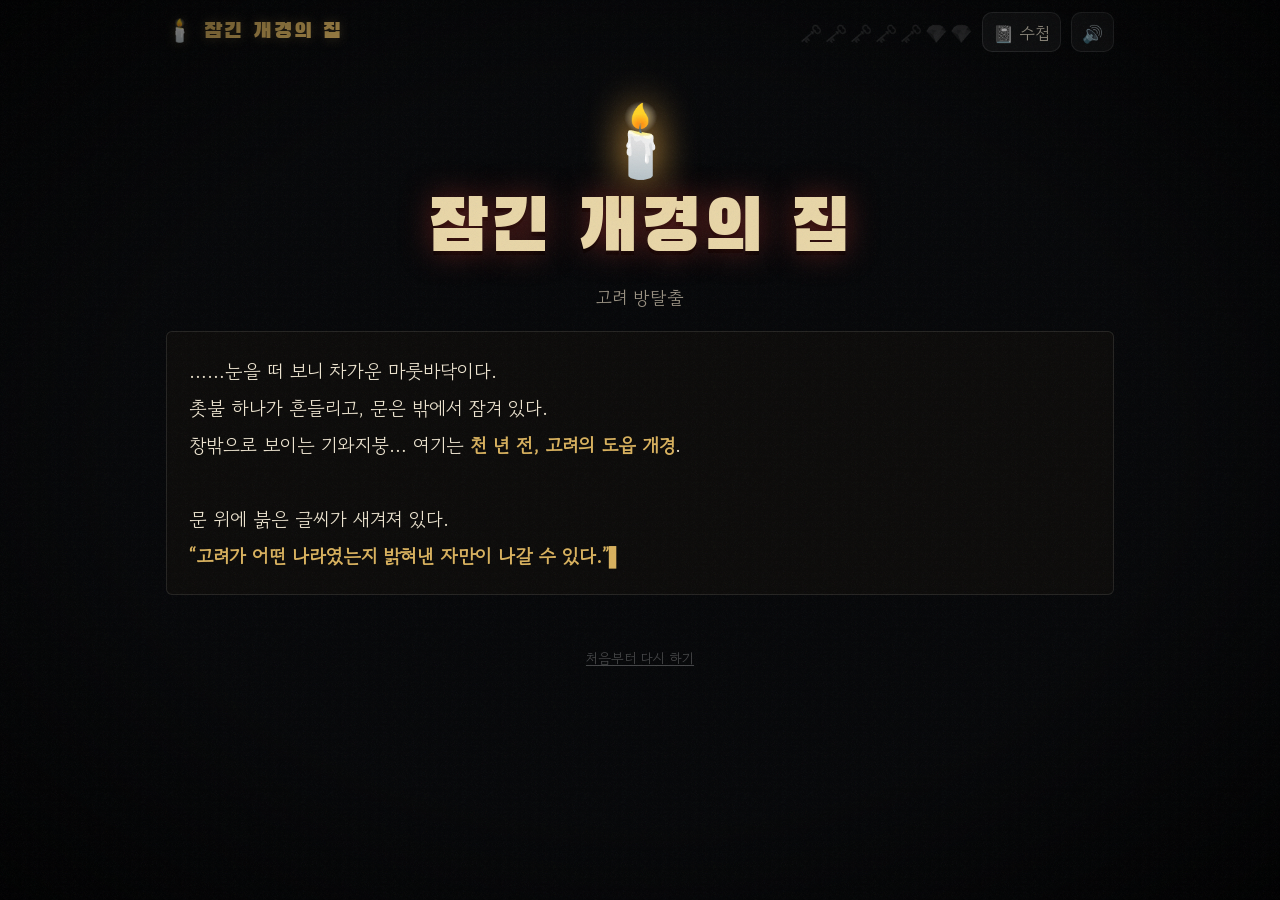
==== commit c5531dcc: "고려 방탈출: 미스터리 버전(등불 탐색·단서 발견·방별 자물쇠·음산한 배경음·실제 사진·영상) 추가, 기존 버전은 easy로 이동 Co-Authored-By: Claude Opus" ====
--- a/goryeo/index.html
+++ b/goryeo/index.html
@@ -3,308 +3,402 @@
 <head>
 <meta charset="utf-8">
 <meta name="viewport" content="width=device-width,initial-scale=1,viewport-fit=cover">
-<title>고려 방탈출</title>
+<title>고려 방탈출: 잠긴 개경의 집</title>
 <link rel="preconnect" href="https://fonts.googleapis.com">
-<link href="https://fonts.googleapis.com/css2?family=Black+Han+Sans&family=Jua&family=Gowun+Dodum&display=swap" rel="stylesheet">
+<link href="https://fonts.googleapis.com/css2?family=Black+Han+Sans&family=Nanum+Myeongjo:wght@700;800&family=Gowun+Dodum&display=swap" rel="stylesheet">
 <style>
-:root{--bg:#10201c;--bg2:#1a332d;--ink:#fbf4e4;--dim:#b9c9c1;--cel:#6fc2a6;--cel2:#3f8f78;--gold:#f2c14e;--red:#ff6b5e;--paper:#fbf4e4;--paperInk:#2a2420;
---disp:"Black Han Sans","Jua",system-ui,sans-serif;--body:"Jua",system-ui,sans-serif;--read:"Gowun Dodum","Jua",system-ui,sans-serif;color-scheme:dark}
+:root{--bg:#07080a;--ink:#efe6d2;--dim:#9a9283;--gold:#d9b25f;--blood:#a8322b;--jade:#7fbfaa;--paper:#e9dfc8;--paperInk:#2a2118;
+--disp:"Nanum Myeongjo","Black Han Sans",serif;--title:"Black Han Sans","Nanum Myeongjo",serif;--read:"Gowun Dodum",system-ui,sans-serif;color-scheme:dark}
 *{box-sizing:border-box}[hidden]{display:none!important}
 html,body{margin:0;min-height:100%}
-body{background:radial-gradient(1100px 700px at 50% -10%,var(--bg2),var(--bg) 70%) fixed var(--bg);color:var(--ink);font-family:var(--body);
-  padding:0 max(16px,env(safe-area-inset-left)) 40px;-webkit-tap-highlight-color:transparent;font-size:18px}
-.wrap{max-width:900px;margin:0 auto}
-header{display:flex;align-items:center;gap:10px;padding:14px 0 6px}
-header .logo{font-family:var(--disp);font-size:24px;color:var(--gold);letter-spacing:1px;cursor:pointer}
-header .keys{margin-left:auto;display:flex;gap:4px;font-size:20px}
-header .keys span{opacity:.22;filter:grayscale(1);transition:.3s}header .keys span.on{opacity:1;filter:none}
-.icon{background:#ffffff14;border:0;color:var(--ink);border-radius:12px;width:40px;height:40px;font-size:18px;cursor:pointer}
-h1{font-family:var(--disp);font-weight:400;margin:0;font-size:clamp(34px,7vw,64px);line-height:1.15;text-wrap:balance;
-  background:linear-gradient(180deg,#fff 30%,var(--gold));-webkit-background-clip:text;background-clip:text;color:transparent;filter:drop-shadow(0 4px 0 #0007)}
-h2{font-family:var(--disp);font-weight:400;font-size:clamp(24px,4.5vw,36px);margin:6px 0 10px;color:var(--gold)}
-p{line-height:1.6;margin:.4em 0}
-.btn{font-family:var(--disp);border:0;border-radius:18px;padding:.55em 1.2em;cursor:pointer;color:#14231f;background:var(--gold);box-shadow:0 6px 0 #a98318;font-size:22px;transition:transform .08s;touch-action:manipulation}
-.btn:active{transform:translateY(4px);box-shadow:0 2px 0 #a98318}
-.btn.cel{background:var(--cel);box-shadow:0 6px 0 var(--cel2)}
-.btn.ghost{background:#ffffff1c;color:var(--ink);box-shadow:0 6px 0 #0006}
-.btn:disabled{opacity:.45}
-button:focus-visible{outline:4px solid #fff;outline-offset:3px}
+body{background:#07080a;color:var(--ink);font-family:var(--read);font-size:18px;-webkit-tap-highlight-color:transparent;overflow-x:hidden}
+body::before{content:"";position:fixed;inset:0;pointer-events:none;z-index:60;background:radial-gradient(ellipse at center,transparent 55%,#000c 100%)}
+body::after{content:"";position:fixed;inset:-50%;pointer-events:none;z-index:61;opacity:.06;background-image:url("data:image/svg+xml,%3Csvg xmlns='http://www.w3.org/2000/svg' width='160' height='160'%3E%3Cfilter id='n'%3E%3CfeTurbulence baseFrequency='.9' numOctaves='2'/%3E%3C/filter%3E%3Crect width='160' height='160' filter='url(%23n)'/%3E%3C/svg%3E");animation:grain 1s steps(4) infinite}
+@keyframes grain{25%{transform:translate(3%,-2%)}50%{transform:translate(-2%,3%)}75%{transform:translate(2%,2%)}}
+.wrap{max-width:980px;margin:0 auto;padding:0 max(16px,env(safe-area-inset-left)) 60px}
+header{display:flex;align-items:center;gap:10px;padding:12px 0 6px;position:sticky;top:0;z-index:30;background:linear-gradient(#07080a,#07080ad0 80%,transparent)}
+header .logo{font-family:var(--title);font-size:22px;color:var(--gold);letter-spacing:2px;cursor:pointer;text-shadow:0 0 12px #d9b25f55}
+header .keys{margin-left:auto;display:flex;gap:3px;font-size:18px}
+header .keys span{opacity:.18;filter:grayscale(1);transition:.4s}header .keys span.on{opacity:1;filter:drop-shadow(0 0 6px #d9b25f)}
+.icon{background:#ffffff10;border:1px solid #ffffff22;color:var(--ink);border-radius:10px;height:40px;min-width:40px;font-size:17px;cursor:pointer;font-family:var(--read);padding:0 10px}
+h1{font-family:var(--title);font-weight:400;margin:0;font-size:clamp(36px,8vw,72px);letter-spacing:3px;color:#e8d6a8;text-shadow:0 0 30px #a8322b88,0 4px 0 #000;animation:flick 6s infinite}
+@keyframes flick{0%,100%{opacity:1}93%{opacity:1}94%{opacity:.4}95%{opacity:1}97%{opacity:.6}98%{opacity:1}}
+h2{font-family:var(--disp);font-weight:800;font-size:clamp(24px,4.5vw,34px);margin:8px 0 6px;color:#e8d6a8;letter-spacing:1px}
+p{line-height:1.7;margin:.4em 0}
+.dim{color:var(--dim)}
+.btn{font-family:var(--disp);font-weight:800;border:1px solid #d9b25f88;border-radius:6px;padding:.6em 1.3em;cursor:pointer;color:#1a1208;background:linear-gradient(#e7c574,#b98d3c);box-shadow:0 0 18px #d9b25f44,0 4px 0 #5c4316;font-size:21px;letter-spacing:1px;touch-action:manipulation}
+.btn:active{transform:translateY(3px);box-shadow:0 1px 0 #5c4316}
+.btn.dark{background:#1b1a17;color:var(--ink);border-color:#ffffff33;box-shadow:0 4px 0 #000}
+.btn:disabled{opacity:.4}
+button:focus-visible{outline:3px solid var(--gold);outline-offset:3px}
+.row{display:flex;gap:10px;flex-wrap:wrap;justify-content:center;margin-top:16px}
 .center{text-align:center}
-.story{background:#0006;border-radius:20px;padding:18px 20px;margin:18px 0;font-family:var(--read);font-size:19px;line-height:1.8}
-.memo{display:flex;gap:12px;align-items:flex-start;background:#fff4c9;color:#3b2f10;border-radius:16px;padding:14px 16px;margin:14px 0;box-shadow:0 5px 0 #0006;font-size:19px;line-height:1.6;animation:pop .45s cubic-bezier(.3,1.6,.5,1) both}
-.memo .pen{font-size:30px;line-height:1}.memo b{color:#9a3d00}
-.doors{display:grid;grid-template-columns:repeat(auto-fill,minmax(150px,1fr));gap:12px;margin-top:10px}
-.door{position:relative;border:0;cursor:pointer;border-radius:18px 18px 8px 8px;padding:16px 8px 12px;min-height:140px;background:linear-gradient(180deg,#6b4a2f,#4a3220);color:#fbe9cf;box-shadow:inset 0 0 0 4px #00000033,0 7px 0 #0008;font-family:var(--body);display:flex;flex-direction:column;align-items:center;gap:6px;transition:transform .15s}
-.door:hover{transform:translateY(-3px)}
-.door.gem{background:linear-gradient(180deg,#2f6b5f,#1d4a40)}
-.door .e{font-size:42px}.door .n{font-size:18px;text-align:center}.door .lk{position:absolute;top:8px;right:10px;font-size:18px}
-.door .s{font-size:13px;opacity:.8}
-.door.done{background:linear-gradient(180deg,var(--cel),var(--cel2));color:#08251d;cursor:default}
-.secT{font-family:var(--disp);color:var(--dim);font-size:18px;margin:18px 0 0}
-.clues{display:grid;grid-template-columns:1fr 1fr;gap:12px;margin-top:8px}
-@media (max-width:680px){.clues{grid-template-columns:1fr}}
-.card{background:var(--paper);color:var(--paperInk);border-radius:18px;padding:16px 18px;box-shadow:0 7px 0 #0007;transition:.3s}
-.card .meta{display:flex;gap:8px;align-items:center;flex-wrap:wrap;color:#7a6a5a;font-size:14px}
-.card .tag{background:#2a2420;color:#fbf4e4;border-radius:999px;padding:2px 10px;font-size:13px}
-.card .no{background:var(--gold);color:#2a2420;border-radius:999px;padding:2px 10px;font-size:13px}
-.card h3{font-family:var(--disp);font-weight:400;font-size:23px;margin:6px 0 4px}
-.card .tx{font-family:var(--read);font-size:18px;line-height:1.8}
-.card .find{margin-top:8px;font-size:14px;color:#7a6a5a}
-.card.glow{box-shadow:0 0 0 5px var(--gold),0 7px 0 #0007}
-.lock{margin-top:16px;background:#0007;border-radius:20px;padding:18px}
-.lock .h{font-family:var(--disp);font-size:22px;color:var(--gold);margin-bottom:8px}
-.opts{display:grid;gap:10px}
-.opt{border:0;cursor:pointer;text-align:left;border-radius:14px;padding:14px 16px;font-family:var(--read);font-size:19px;background:#ffffff18;color:var(--ink);box-shadow:0 4px 0 #0006;touch-action:manipulation}
-.opt.no{background:#ff6b5e44;animation:shake .4s}.opt.ok{background:var(--cel);color:#08251d}
-.hint{color:#ffb0a8;min-height:1.6em;margin-top:8px;font-size:17px}
-.row{display:flex;gap:10px;flex-wrap:wrap;justify-content:center;margin-top:14px}
-.secret{background:#3b1f2a;border:2px dashed #ff9fb0;border-radius:16px;padding:14px 16px;margin-top:14px;font-family:var(--read);font-size:19px;line-height:1.7;animation:pop .5s both}
-.secret b{color:#ffd3dc}
-/* print game */
-.stage{background:#0007;border-radius:20px;padding:18px;margin-top:12px;text-align:center}
-.board{width:min(420px,90%);margin:12px auto;height:130px;border-radius:12px;background:linear-gradient(135deg,#c79a63,#9c7040);position:relative;overflow:hidden;box-shadow:inset 0 0 0 5px #6b4a2f}
-.board .carv{position:absolute;inset:0;background:repeating-linear-gradient(90deg,#3b2414 0 6px,transparent 6px 18px);clip-path:inset(0 100% 0 0);transition:clip-path .15s}
-.bar{height:16px;border-radius:9px;background:#ffffff22;overflow:hidden;width:min(420px,90%);margin:8px auto}
-.bar i{display:block;height:100%;width:0;background:var(--gold);transition:width .15s}
-.chips{display:flex;flex-wrap:wrap;gap:10px;justify-content:center;margin:12px 0}
-.tile{border:0;cursor:pointer;width:62px;height:62px;border-radius:10px;font-family:var(--disp);font-size:30px;background:linear-gradient(180deg,#b9b9b0,#7c7c74);color:#1d1d1a;box-shadow:0 5px 0 #44443f;touch-action:manipulation}
-.tile.used{opacity:.25}.tile.no{animation:shake .4s;background:#ff8f86}
-.slots{display:flex;gap:8px;justify-content:center;margin:10px 0;min-height:66px;flex-wrap:wrap}
-.slot{width:62px;height:62px;border-radius:10px;border:3px dashed #ffffff44;display:grid;place-items:center;font-family:var(--disp);font-size:30px}
-.slot.f{border:3px solid var(--gold);background:#f2c14e22;color:var(--gold)}
-.book{display:inline-block;background:var(--paper);color:var(--paperInk);border-radius:6px 12px 12px 6px;padding:6px 12px;margin:4px;font-family:var(--read);font-size:16px;box-shadow:0 4px 0 #0007}
-.fact{background:var(--paper);color:var(--paperInk);border-radius:18px;padding:16px 18px;margin-top:12px;font-family:var(--read);font-size:19px;line-height:1.8;text-align:left}
-.fact b{color:#9a3d00}
-.big{font-family:var(--disp);font-size:40px;color:var(--gold)}
-/* kiln */
-.steps{display:grid;gap:10px;max-width:520px;margin:10px auto}
-.therm{width:min(460px,92%);height:44px;margin:16px auto 6px;border-radius:22px;background:linear-gradient(90deg,#3a6ea5 0%,#e0a040 50%,#ff3b2f 100%);position:relative;box-shadow:inset 0 0 0 3px #0006}
-.therm .zone{position:absolute;top:-6px;bottom:-6px;border:3px solid #fff;border-radius:10px;background:#ffffff26}
-.therm .needle{position:absolute;top:-10px;width:6px;height:64px;background:#fff;border-radius:3px;box-shadow:0 0 8px #000}
-.temp{font-family:var(--disp);font-size:30px}
-.fire{font-size:56px;line-height:1;height:110px;display:flex;align-items:flex-end;justify-content:center;overflow:visible}.fire span{display:inline-block;transform-origin:50% 100%;transition:transform .1s}
-/* final */
-.keyrow{display:flex;flex-wrap:wrap;gap:8px;justify-content:center;margin:8px 0}
-.kk{background:var(--paper);color:var(--paperInk);border-radius:14px;padding:8px 12px;font-size:16px;box-shadow:0 4px 0 #0007;text-align:center}
-.kk b{display:block;font-size:22px}
-.cho{display:flex;gap:10px;justify-content:center;align-items:center;flex-wrap:wrap;font-family:var(--disp);font-size:30px;margin:14px 0}
-.cho input{font-family:var(--disp);font-size:30px;width:170px;text-align:center;border-radius:14px;border:3px solid var(--gold);background:#0006;color:var(--ink);padding:6px}
-.pick{display:grid;grid-template-columns:repeat(auto-fill,minmax(150px,1fr));gap:10px}
-.pk{border:0;cursor:pointer;border-radius:14px;padding:12px;font-family:var(--body);font-size:18px;background:#ffffff18;color:var(--ink);box-shadow:0 4px 0 #0006}
-.pk.sel{background:var(--gold);color:#14231f}.pk.no{animation:shake .4s;background:#ff6b5e55}.pk.ok{background:var(--cel);color:#08251d}
-.frame{background:#fff4c9;color:#3b2f10;border-radius:16px;padding:16px;font-size:21px;line-height:2;font-family:var(--read)}
-.frame u{text-decoration:none;border-bottom:3px solid #9a3d00;padding:0 30px}
-.bigdoor{font-size:110px;text-align:center;margin:10px 0;animation:bob 2s ease-in-out infinite}
-.flash{position:fixed;inset:0;display:grid;place-items:center;z-index:50;pointer-events:none}
-.flash span{font-family:var(--disp);font-size:min(20vh,22vw);color:var(--gold);text-shadow:0 8px 0 #0009;animation:slam .9s cubic-bezier(.2,1.6,.4,1) both}
-.modal{position:fixed;inset:0;background:#000a;display:grid;place-items:center;z-index:40;padding:16px}
-.modal .box{background:var(--paper);color:var(--paperInk);border-radius:20px;padding:22px;max-width:480px;width:100%;text-align:center;font-size:20px;animation:pop .35s both}
-.foot{margin-top:28px;text-align:center}
-.foot button{background:none;border:0;color:#ffffff55;font-family:var(--body);font-size:15px;cursor:pointer;text-decoration:underline}
-canvas#fx{position:fixed;inset:0;pointer-events:none;z-index:45}
-@keyframes pop{from{transform:scale(.8) translateY(20px);opacity:0}}
-@keyframes shake{25%{transform:translateX(-8px)}75%{transform:translateX(8px)}}
-@keyframes bob{50%{transform:translateY(-10px)}}
+.story{border:1px solid #ffffff1a;background:#0f0e0ccc;border-radius:6px;padding:20px 22px;margin:18px 0;font-size:19px;line-height:1.95;min-height:220px;white-space:pre-wrap}
+.story b{color:var(--gold)}
+.cursor::after{content:"▌";animation:blink 1s steps(1) infinite;color:var(--gold)}@keyframes blink{50%{opacity:0}}
+/* map */
+.house{display:grid;grid-template-columns:repeat(auto-fill,minmax(160px,1fr));gap:12px;margin-top:8px}
+.door{position:relative;border:1px solid #ffffff1c;cursor:pointer;border-radius:4px;padding:16px 8px 12px;min-height:150px;background:radial-gradient(circle at 50% 30%,#2a231b,#0e0c0a);color:#d7c9a8;font-family:var(--disp);font-weight:800;display:flex;flex-direction:column;align-items:center;gap:6px;box-shadow:inset 0 0 30px #000;transition:.25s}
+.door:hover{border-color:#d9b25f88;box-shadow:inset 0 0 30px #000,0 0 18px #d9b25f33}
+.door .e{font-size:42px;filter:grayscale(.6) brightness(.8)}.door .n{font-size:18px;text-align:center}.door .lk{position:absolute;top:8px;right:10px;font-size:18px}
+.door .s{font-family:var(--read);font-size:13px;color:var(--gold)}
+.door.done{border-color:#7fbfaa88}.door.done .e{filter:none}
+.door.gem{background:radial-gradient(circle at 50% 30%,#163029,#07110e)}
+.secT{font-family:var(--disp);font-weight:800;color:var(--dim);font-size:17px;margin:20px 0 0;letter-spacing:1px}
+/* scene */
+.scene{position:relative;height:min(62vh,560px);border-radius:6px;overflow:hidden;border:1px solid #ffffff14;touch-action:none;cursor:crosshair;user-select:none;-webkit-user-select:none}
+.scene .bgdeco{position:absolute;font-size:90px;opacity:.5;filter:grayscale(.5) brightness(.6);pointer-events:none}
+.scene .obj{position:absolute;transform:translate(-50%,-50%);font-size:46px;filter:brightness(.55) saturate(.6);transition:filter .3s,transform .3s;pointer-events:none}
+.scene .obj.found{opacity:.15;filter:grayscale(1)}
+.scene .obj.hint{animation:hint 1s ease-in-out infinite}
+@keyframes hint{50%{transform:translate(-50%,-50%) scale(1.25);filter:brightness(1.4) drop-shadow(0 0 14px #fff)}}
+.scene .dark{position:absolute;inset:0;pointer-events:none;background:radial-gradient(circle var(--r,95px) at var(--x,50%) var(--y,50%),transparent 0,transparent 60%,#000000d9 85%,#000f 100%)}
+.scene .tip{position:absolute;left:0;right:0;bottom:10px;text-align:center;font-size:15px;color:#cfc3a6aa;pointer-events:none}
+.found{color:var(--gold)}
+.count{font-family:var(--disp);font-weight:800;color:var(--gold)}
+/* discovery modal */
+.modal{position:fixed;inset:0;background:#000d;display:grid;place-items:center;z-index:50;padding:14px;animation:fade .3s both}
+@keyframes fade{from{opacity:0}}
+.disc{background:var(--paper);color:var(--paperInk);border-radius:4px;max-width:620px;width:100%;max-height:92vh;overflow:auto;box-shadow:0 0 60px #d9b25f44;animation:pop .45s cubic-bezier(.3,1.5,.5,1) both;position:relative}
+.disc::before{content:"";position:absolute;inset:0;pointer-events:none;background:radial-gradient(ellipse at 30% 0,#fff6,transparent 60%),linear-gradient(transparent 85%,#c9b48a55)}
+.disc .hd{font-family:var(--disp);font-weight:800;font-size:23px;padding:16px 18px 6px;color:#7a1f1a}
+.disc img{display:block;width:100%;max-height:300px;object-fit:contain;background:#1b1813}
+.disc .bd{padding:12px 18px 18px;font-size:18px;line-height:1.75}
+.disc .src{font-size:13px;color:#7b6c55;padding:4px 18px 0}
+.piece{margin-top:12px;border:2px dashed #7a1f1a;border-radius:4px;padding:10px 12px;background:#f6efdd;font-size:18px}
+.piece b{color:#7a1f1a}
+.box{background:var(--paper);color:var(--paperInk);border-radius:4px;padding:20px;max-width:480px;width:100%;text-align:center;font-size:19px;animation:pop .35s both}
+@keyframes pop{from{transform:scale(.85) translateY(16px);opacity:0}}
+/* lock */
+.lock{margin-top:16px;border:1px solid #d9b25f55;background:linear-gradient(#17140f,#0c0b09);border-radius:6px;padding:18px;box-shadow:inset 0 0 40px #000}
+.lock .h{font-family:var(--disp);font-weight:800;font-size:22px;color:var(--gold);margin-bottom:8px}
+.cards{display:grid;gap:10px}
+.tile{border:1px solid #ffffff2a;cursor:pointer;text-align:left;border-radius:4px;padding:13px 15px;font-family:var(--read);font-size:18px;background:#ffffff0c;color:var(--ink);touch-action:manipulation}
+.tile.sel{border-color:var(--gold);background:#d9b25f22}.tile.ok{border-color:var(--jade);background:#7fbfaa30}.tile.no{animation:shake .4s;border-color:var(--blood);background:#a8322b33}
+@keyframes shake{25%{transform:translateX(-7px)}75%{transform:translateX(7px)}}
+.slots{display:grid;gap:8px;margin:10px 0}
+.slot{border:1px dashed #d9b25f77;border-radius:4px;padding:12px;min-height:50px;display:flex;align-items:center;gap:10px;font-size:18px}
+.slot .n{font-family:var(--disp);font-weight:800;color:var(--gold);min-width:56px}
+.pyr .slot:nth-child(1){margin:0 26%}.pyr .slot:nth-child(2){margin:0 17%}.pyr .slot:nth-child(3){margin:0 8%}
+.match{display:grid;grid-template-columns:1fr auto;gap:8px;align-items:center;margin:8px 0}
+.match .q{font-size:18px}
+.seg{display:flex;gap:6px}
+.seg button{border:1px solid #ffffff2a;background:#ffffff0c;color:var(--ink);border-radius:4px;padding:9px 12px;font-family:var(--read);font-size:17px;cursor:pointer}
+.seg button.sel{border-color:var(--gold);background:#d9b25f2a}
+.bins{display:grid;grid-template-columns:1fr 1fr;gap:10px;margin-top:10px}
+.bin{border:1px dashed #d9b25f77;border-radius:4px;min-height:120px;padding:10px;cursor:pointer}
+.bin h4{margin:0 0 6px;font-family:var(--disp);color:var(--gold)}
+.chip{display:inline-block;border:1px solid #ffffff33;border-radius:999px;padding:7px 13px;margin:4px;font-size:17px;background:#ffffff10;cursor:pointer;color:var(--ink);font-family:var(--read)}
+.chip.sel{border-color:var(--gold);background:#d9b25f33}.chip.no{animation:shake .4s;border-color:var(--blood)}
+.hint{color:#e48f86;min-height:1.6em;margin-top:8px;font-size:16px}
+.memo{display:flex;gap:12px;align-items:flex-start;background:#e9dfc8;color:#2a2118;border-radius:3px;padding:14px 16px;margin:14px 0;font-size:18px;line-height:1.65;box-shadow:0 0 30px #d9b25f33;animation:pop .45s both;transform:rotate(-.4deg)}
+.memo .pen{font-size:28px;line-height:1}.memo b{color:#7a1f1a}
+/* notebook */
+.nb{max-width:720px}
+.nbroom{margin:12px 0}
+.nbroom h4{font-family:var(--disp);margin:6px 0;color:#7a1f1a}
+.nbp{display:flex;gap:10px;align-items:flex-start;border-bottom:1px dashed #b9a57f;padding:8px 0;font-size:16px;line-height:1.6}
+.nbp img{width:64px;height:64px;object-fit:cover;border-radius:3px;flex:none;background:#2a2118}
+.nbp .em{width:64px;height:64px;display:grid;place-items:center;font-size:34px;flex:none;background:#2a211811;border-radius:3px}
+/* video/game */
+.vid{position:relative;padding-top:56.25%;border-radius:6px;overflow:hidden;border:1px solid #ffffff22;background:#000;margin-top:10px}
+.vid iframe{position:absolute;inset:0;width:100%;height:100%;border:0}
+.stage{border:1px solid #ffffff1a;background:#0f0e0c;border-radius:6px;padding:18px;margin-top:12px;text-align:center}
+.tray{display:flex;flex-wrap:wrap;gap:8px;justify-content:center;margin:12px 0}
+.type{border:0;cursor:pointer;width:60px;height:60px;border-radius:6px;font-family:var(--title);font-size:28px;background:linear-gradient(180deg,#8b8577,#4e4a42);color:#121110;box-shadow:inset 0 0 0 2px #00000055,0 4px 0 #222;touch-action:manipulation}
+.type.used{opacity:.25}.type.no{animation:shake .4s;background:#a8322b}
+.tslots{display:flex;gap:8px;justify-content:center;flex-wrap:wrap;margin:10px 0}
+.tslot{width:60px;height:60px;border-radius:6px;border:2px dashed #ffffff33;display:grid;place-items:center;font-family:var(--title);font-size:28px}
+.tslot.f{border:2px solid var(--gold);color:var(--gold);background:#d9b25f15}
+.therm{width:min(460px,92%);height:40px;margin:16px auto 6px;border-radius:20px;background:linear-gradient(90deg,#2b4a6a 0%,#c8822e 50%,#ff3b2f 100%);position:relative;box-shadow:inset 0 0 0 2px #0008}
+.therm .zone{position:absolute;top:-6px;bottom:-6px;border:3px solid #fff;border-radius:8px;background:#ffffff22}
+.therm .needle{position:absolute;top:-10px;width:6px;height:60px;background:#fff;border-radius:3px;box-shadow:0 0 8px #000}
+.bar{height:12px;border-radius:6px;background:#ffffff18;overflow:hidden;width:min(420px,90%);margin:8px auto}.bar i{display:block;height:100%;width:0;background:var(--gold)}
+.fire{height:100px;display:flex;align-items:flex-end;justify-content:center;font-size:52px}.fire span{display:inline-block;transform-origin:50% 100%}
+.cho{display:flex;gap:10px;justify-content:center;align-items:center;flex-wrap:wrap;font-family:var(--title);font-size:30px;margin:14px 0}
+.cho input{font-family:var(--title);font-size:30px;width:170px;text-align:center;border-radius:4px;border:2px solid var(--gold);background:#000;color:var(--ink);padding:6px}
+.pick{display:grid;grid-template-columns:repeat(auto-fill,minmax(160px,1fr));gap:10px}
+.keyrow{display:flex;flex-wrap:wrap;gap:8px;justify-content:center;margin:10px 0}
+.kk{border:1px solid #d9b25f55;border-radius:4px;padding:8px 12px;font-size:15px;text-align:center;background:#d9b25f12}.kk b{display:block;font-family:var(--disp);font-size:20px;color:var(--gold)}
+.frame{background:#e9dfc8;color:#2a2118;border-radius:3px;padding:16px;font-size:20px;line-height:2.1}
+.frame u{text-decoration:none;border-bottom:2px solid #7a1f1a;padding:0 34px}
+.flash{position:fixed;inset:0;display:grid;place-items:center;z-index:70;pointer-events:none}
+.flash span{font-family:var(--title);font-size:min(18vh,20vw);color:#e8d6a8;text-shadow:0 0 40px #a8322b,0 6px 0 #000;animation:slam .9s cubic-bezier(.2,1.6,.4,1) both}
 @keyframes slam{from{transform:scale(3);opacity:0}60%{opacity:1}to{transform:scale(1)}}
+.foot{margin-top:30px;text-align:center}.foot button{background:none;border:0;color:#ffffff40;font-family:var(--read);font-size:14px;cursor:pointer;text-decoration:underline}
+.candle{font-size:70px;animation:cf 2.2s ease-in-out infinite;display:inline-block;filter:drop-shadow(0 0 20px #ffb84d)}
+@keyframes cf{50%{transform:scale(1.04) rotate(-2deg);filter:drop-shadow(0 0 30px #ffb84d)}}
 @media (prefers-reduced-motion:reduce){*{animation:none!important;transition:none!important}}
 </style>
 </head>
 <body>
-<canvas id="fx"></canvas>
 <div class="wrap">
-  <header><span class="logo" id="home">🔐 고려 방탈출</span><div class="keys" id="keys"></div>
-  <button class="icon" id="snd" aria-label="소리 켜고 끄기">🔊</button></header>
+  <header><span class="logo" id="home">🕯️ 잠긴 개경의 집</span><div class="keys" id="keys"></div>
+  <button class="icon" id="nbBtn" aria-label="탐사 수첩">📓 수첩</button><button class="icon" id="snd" aria-label="음악 켜고 끄기">🔊</button></header>
   <main id="app"></main>
   <div class="foot"><button id="restart">처음부터 다시 하기</button></div>
 </div>
 <script>
-/* ===== 방 데이터 ===== */
+var IMG='img/';
+/* ============ 방 데이터 ============ */
 var ROOMS=[
- {id:'r1',name:'개경 귀족의 집',emo:'🏯',key:'신분',
-  clues:[{type:'유적',name:'박익 벽화묘의 그림',when:'고려 말 · 경상남도 밀양',src:'교과서 58쪽',text:'고려 관리 박익의 무덤 벽에 그려진 그림이에요. 여러 사람이 술병과 음식, 물건을 들고 줄지어 서 있어요. 무덤 주인의 시중을 들러 가는 사람들이에요.'},
-         {type:'기록',name:'노비 만적의 외침',when:'1198년 · 『고려사』',src:'교과서 58쪽 · 검색어: 만적',text:'고려에서 노비는 주인의 재산처럼 여겨져 사고팔리기도 했어요. 어느 날 노비 만적이 다른 노비들을 모아 외쳤어요. “장군과 재상이 될 씨가 어찌 따로 있겠는가? 노비 문서를 불태우자!” 하지만 계획이 들켜 붙잡히고 말았어요.'}],
-  q:'두 쪽지에 함께 나오는 사람은 누구일까요?',
-  opts:[['주인을 섬기며 일하는 사람(노비)',1,''],['과거 시험을 보는 선비',0,'선비는 두 쪽지 어디에도 없어요.'],['외국에서 온 상인',0,'상인은 두 쪽지 어디에도 없어요.'],['절의 스님',0,'스님은 나오지 않아요. 다시 읽어 봐요!']],
-  think:'두 쪽지를 보면, 고려 사람들은 모두 똑같이 살았을까요?'},
- {id:'r2',name:'과거 시험장',emo:'📜',key:'유교',
-  clues:[{type:'제도',name:'과거 시험',when:'고려 · 나라의 제도',src:'교과서 53쪽',text:'고려는 나라에서 일할 관리를 뽑으려고 과거 시험을 열었어요. 시험에는 유교 책의 내용이 중요하게 나왔어요. 나라는 개경과 지방에 학교를 세워 유교를 가르쳤어요.'},
-         {type:'기록',name:'최승로가 올린 글',when:'982년 · 『고려사』',src:'검색어: 최승로 시무 28조',text:'신하 최승로가 성종 임금께 글을 올렸어요. “불교는 몸과 마음을 닦는 바탕이고, 유교는 나라를 다스리는 바탕입니다.” 성종은 이 말을 받아들여 유교에 맞게 나라의 제도를 정비했어요.'}],
-  q:'두 쪽지에 함께 나오는 것은 무엇일까요?',
-  opts:[['유교',1,''],['불교',0,'불교는 쪽지 ②에만 나와요.'],['노비',0,'노비는 두 쪽지에 나오지 않아요.'],['무역',0,'무역은 두 쪽지에 나오지 않아요.']],
-  think:'두 쪽지를 보면, 고려는 나라를 무엇으로 다스렸을까요? 관리가 되고 싶은 사람은 무엇을 했을까요?'},
- {id:'r3',name:'등불 거리',emo:'🏮',key:'불교',
-  clues:[{type:'행사',name:'연등회',when:'해마다 봄',src:'교과서 61쪽',text:'연등회는 나라의 지원을 받아 열린 불교 행사예요. 사람들은 전국 곳곳에서 등불을 밝히고 줄지어 돌아다니며 소원을 빌었어요. 왕부터 백성까지 모두 함께했어요.'},
-         {type:'생활',name:'마을의 절',when:'고려 · 전국 곳곳',src:'교과서 60쪽',text:'개경뿐 아니라 전국 곳곳에 절이 세워졌어요. 사람들은 절에서 가족의 건강과 마을의 평안을 빌었어요. 절은 쌀을 빌려주고 물건을 사고팔기도 했어요. 장례와 제사도 불교식으로 지내는 사람이 많았어요.'}],
-  q:'두 쪽지에서 사람들이 함께 한 일은 무엇일까요?',
-  opts:[['부처님께 소원을 빌었다',1,''],['과거 시험을 보았다',0,'과거 시험은 두 쪽지에 나오지 않아요.'],['재산을 나누었다',0,'재산 나누기는 나오지 않아요.'],['외국과 물건을 바꾸었다',0,'외국은 나오지 않아요. 다시 읽어 봐요!']],
-  think:'두 쪽지를 보면, 불교는 고려 사람들의 생활에 어떤 역할을 했을까요?'},
- {id:'r4',name:'어머니의 안방',emo:'🏠',key:'가족',
-  clues:[{type:'기록',name:'어머니의 재산 나누기',when:'『고려사』',src:'교과서 59쪽',text:'나익희의 어머니는 여섯 남매에게 재산을 나눠 줄 때, 외아들인 나익희에게만 노비 40명을 더 주려 했어요. 나익희는 “외아들이라고 더 받으면 남매가 화목할 수 없습니다.”라며 사양했어요. 어머니는 그 말이 옳다며 그대로 따랐어요.'},
-         {type:'기록',name:'손변의 재판',when:'『고려사』',src:'검색어: 손변',text:'한 아버지가 딸에게 재산을 모두 주고, 어린 아들에게는 옷과 갓, 종이 한 권만 남겼어요. 다 자란 남매가 재판을 하자 관리 손변이 말했어요. “아들이 크면 이 종이에 글을 써 억울함을 알리라는 뜻이다. 자식에게 줄 재산은 똑같아야 한다.” 손변은 재산을 반씩 나누게 했어요.'}],
-  q:'두 쪽지에 함께 나오는 생각은 무엇일까요?',
-  opts:[['아들과 딸에게 재산을 똑같이 나눠야 한다',1,''],['재산은 아들만 받아야 한다',0,'두 쪽지를 다시 봐요. 누가 얼마나 받았나요?'],['노비 문서를 불태워야 한다',0,'그건 다른 방 이야기예요!'],['유교 책을 공부해야 한다',0,'공부 이야기는 나오지 않아요.']],
-  secret:'🔍 <b>숨은 쪽지 발견!</b> “하지만 고려의 여성은 과거 시험을 볼 수 없었고, 벼슬에 오를 수도 없었다.” <small>(교과서 59쪽)</small>',
-  think:'두 쪽지와 숨은 쪽지를 보면, 고려 여성의 모습은 집 안에서와 나라 일에서 어떻게 달랐을까요?'},
- {id:'r5',name:'벽란도 항구',emo:'⛵',key:'교류',
-  clues:[{type:'유적',name:'국제 무역항 벽란도',when:'고려 · 예성강',src:'교과서 56~57쪽',text:'벽란도는 수도 개경 가까이에 있던 큰 항구예요. 송나라 상인은 물론 멀리 아라비아 상인까지 드나들었어요. 고려는 인삼, 종이, 청자를 팔고 비단, 책, 약재를 사 왔어요.'},
-         {type:'행사',name:'팔관회',when:'해마다 11월 · 개경',src:'교과서 61쪽',text:'팔관회는 나라와 왕실의 평안을 비는 큰 행사예요. 이날 송나라 상인, 여진과 탐라 사람, 외국 사신들이 찾아와 선물을 바치고 함께 축하했어요.'}],
-  q:'두 쪽지에 함께 나오는 사람들은 누구일까요?',
-  opts:[['다른 나라에서 온 상인과 사신',1,''],['노비',0,'노비는 나오지 않아요.'],['과거를 보는 선비',0,'선비는 나오지 않아요.'],['무덤을 그린 화가',0,'다시 읽어 봐요!']],
-  think:'두 쪽지를 보면, 고려는 다른 나라와 어떻게 지냈을까요?'},
- {id:'g1',name:'흥덕사 인쇄방',emo:'📖',gem:true,key:'금속 활자'},
- {id:'g2',name:'강진 가마터',emo:'🏺',gem:true,key:'고려청자'}
+{id:'r1',name:'귀족의 사랑채',emo:'🏯',key:'신분',organizer:'❶-1 신분 피라미드',
+ intro:'촛불이 꺼진 넓은 사랑채. 비단 방석 옆에 먼지 쌓인 물건들이 흩어져 있다…',
+ deco:[['🏮',8,14],['🪑',82,70],['🗄️',12,74]],
+ objs:[
+  {e:'🖼️',x:24,y:34,name:'무덤 벽화가 그려진 두루마리',img:'mural.jpg',src:'박익 벽화묘 · 교과서 58쪽',text:'고려 관리 박익의 무덤 벽에 그려진 그림을 옮겨 그린 두루마리다. 술병과 음식, 물건을 든 사람들이 줄지어 주인의 시중을 들러 간다. 박익의 집안은 대대로 높은 벼슬을 한 집안이었다.',piece:'<b>지배층</b> — 왕족과 대대로 높은 벼슬을 한 가문. 많은 사람의 시중을 받으며 살았다.'},
+  {e:'🗡️',x:70,y:30,name:'군인의 칼과 관청 도장',text:'칼집에는 “나라를 지키는 군사”라는 글씨가, 도장에는 관청의 낮은 관리 이름이 새겨져 있다. 이들은 왕족·귀족과 농민 사이에서 나라 일을 맡았다.',src:'교과서 58쪽',piece:'<b>중간 계층</b> — 관청에서 일하는 낮은 직급의 관리와 직업 군인.'},
+  {e:'🌾',x:46,y:62,name:'곡식 자루와 세금 장부',text:'장부에는 마을마다 바친 곡식, 나라 일을 하러 나간 날짜, 고을의 특산물이 빼곡히 적혀 있다. 이름이 가장 많이 적힌 사람들은 농민이다.',src:'교과서 58쪽',piece:'<b>농민</b> — 양인 가운데 가장 많았다. 나라에 세금, 노동력, 특산물을 바쳤다.'},
+  {e:'📜',x:86,y:46,name:'찢어진 노비 문서',text:'“노비 아무개를 쌀 몇 섬에 넘긴다.” 노비를 물건처럼 사고판 문서다. 뒷면에 누군가 급히 써 놓았다. “장군과 재상의 씨가 어찌 따로 있겠는가! 노비 문서를 불태우자!” — 1198년, 노비 만적',src:'『고려사』 · 교과서 58쪽',piece:'<b>노비</b> — 천인의 대다수. 재산처럼 사고팔리며 심한 차별을 받았다.'},
+  {e:'🧾',x:58,y:84,name:'집안의 족보',text:'할아버지의 신분이 아버지에게, 아버지의 신분이 아들에게 그대로 적혀 내려온다. 고려 사람들은 크게 양인과 천인으로 나뉘었다.',src:'교과서 58쪽',piece:'<b>신분 제도</b> — 양인과 천인으로 나뉘고, 신분은 자손에게 그대로 이어졌다.'}],
+ decoys:[['🕸️',36,14,'거미줄뿐이다… 무언가 기어간 자국이 있다.'],['🐀',14,52,'찍찍! 쥐 한 마리가 어둠 속으로 사라졌다.']],
+ lock:{type:'order',title:'신분의 자물쇠',q:'자물쇠에 칸 네 개가 피라미드처럼 쌓여 있다. 위에서부터 높은 신분 순서로 끼워 넣어라.',items:['지배층','중간 계층','농민','노비'],labels:['맨 위','','','맨 아래']}},
+{id:'r2',name:'과거 시험장',emo:'📜',key:'유교와 여러 사상',organizer:'❶-2 나라를 다스린 생각',
+ intro:'빈 시험장. 바닥에 붓과 벼루가 흩어져 있고, 벽에는 오래된 현판이 걸려 있다…',
+ deco:[['🪔',90,12],['🖌️',30,80]],
+ objs:[
+  {e:'📝',x:22,y:40,name:'과거 시험 답안지',img:'gwageo.jpg',src:'교과서 53쪽',text:'나라의 관리를 뽑는 시험, 과거의 답안지다. 문제는 대부분 유교 책에서 나왔다. 관리가 되고 싶은 사람은 유교를 열심히 공부해야 했다.',piece:'<b>과거제</b> — 관리를 뽑는 시험. 유교 지식이 중요한 과목이었다.'},
+  {e:'🏫',x:74,y:24,name:'학교 현판',text:'“국자감” — 개경에 세운 나라의 학교. 그 옆에는 지방 고을 학교들의 이름이 적힌 목록이 있다. 나라는 개경과 지방에 학교를 세워 유교를 가르쳤다.',src:'교과서 53쪽',piece:'<b>학교</b> — 개경과 지방에 학교를 세워 유학(유교) 교육을 장려했다.'},
+  {e:'📃',x:52,y:64,name:'임금께 올린 글',img:'king.jpg',src:'최승로의 시무 28조(982년) · 교과서 53쪽',text:'신하 최승로가 성종 임금께 올린 글이다. “불교는 몸과 마음을 닦는 바탕이고, 유교는 나라를 다스리는 바탕입니다.” 임금은 이 글을 받아들여 유교에 맞게 나라의 제도를 정비했다.',piece:'<b>최승로의 글</b> — 나라는 유교로 다스리고, 불교는 마음을 닦는 데 쓰였다.'},
+  {e:'⭐',x:84,y:72,name:'별자리가 그려진 제단',text:'하늘과 별에게 나라의 평안을 비는 제사에 쓰던 제단이다. 이런 제사는 도교에서 온 것이다. 고려에서는 유교, 불교, 도교가 함께 발달했다.',src:'교과서 53쪽',piece:'<b>도교</b> — 하늘과 별에 제사를 지냈다. 고려에는 유교·불교·도교가 함께 발달했다.'}],
+ decoys:[['🗑️',12,78,'구겨진 종이… “떨어졌다”고만 적혀 있다.'],['🦇',46,16,'박쥐가 퍼드득 날아갔다!']],
+ lock:{type:'match',title:'세 사상의 자물쇠',q:'자물쇠에 세 개의 구멍이 있다. 어떤 일에 어떤 생각(사상)이 쓰였는지 맞춰라.',
+  pairs:[['나라를 다스리고 관리를 뽑을 때','유교'],['마음을 닦고 복을 빌 때','불교'],['하늘과 별에 제사를 지낼 때','도교']],opts:['유교','불교','도교']}},
+{id:'r3',name:'등불 거리의 절',emo:'🏮',key:'불교',organizer:'❶-3 생활 속의 불교',
+ intro:'꺼진 등이 바람에 흔들리는 절 마당. 어디선가 목탁 소리가 들리는 것 같다…',
+ deco:[['🛕',50,16],['🌲',8,40],['🌲',92,38]],
+ objs:[
+  {e:'🏮',x:26,y:44,name:'연등',img:'temple.jpg',src:'연등회 · 교과서 60~61쪽',text:'봄마다 열린 불교 행사, 연등회에 쓰던 등이다. 이날 사람들은 전국 곳곳에서 등불을 밝히고 줄지어 다니며 소원을 빌었다. 왕부터 백성까지 모두 함께했다.',piece:'<b>연등회</b> — 봄마다 전국에서 등불을 밝히고 행렬하며 소원을 빌었다. 왕부터 백성까지 함께했다.'},
+  {e:'🍚',x:72,y:58,name:'쌀자루와 빌려준 장부',img:'village.jpg',src:'교과서 60쪽',text:'“봄에 쌀 두 말을 빌려 가고, 가을에 갚기로 함.” 절에서 쌀을 빌려준 기록이다. 절 앞에서는 물건을 사고팔기도 했다.',piece:'<b>절의 경제 활동</b> — 절은 쌀을 빌려주고, 물건을 사고팔기도 했다.'},
+  {e:'🙏',x:50,y:78,name:'기도 쪽지 묶음',text:'“우리 아이 병이 낫게 해 주세요.” “올해 마을에 풍년이 들게 해 주세요.” “나라가 평안하게 해 주세요.” 전국 곳곳의 절에 이런 쪽지가 쌓여 있었다.',src:'교과서 60쪽',piece:'<b>기도</b> — 전국 곳곳의 절에서 개인과 마을, 나라의 평안을 빌었다.'},
+  {e:'⚱️',x:84,y:30,name:'장례에 쓰던 그릇',text:'불교식 장례를 치를 때 쓰던 그릇이다. 고려에서는 장례와 제사를 불교식으로 지내는 사람이 많았다.',src:'교과서 60쪽',piece:'<b>장례와 제사</b> — 장례와 제사를 불교식으로 지내는 사람이 많았다.'}],
+ decoys:[['🐈‍⬛',12,80,'검은 고양이가 노려보더니 사라졌다…'],['🍂',62,26,'바스락… 낙엽뿐이다.']],
+ lock:{type:'multi',title:'절의 자물쇠',q:'자물쇠에 글이 새겨져 있다. “고려의 절이 한 일을 모두 누르면 열린다.” (4개)',
+  opts:[['소원 빌기',1],['쌀 빌려주기',1],['물건 사고팔기',1],['장례 치르기',1],['과거 시험 보기',0],['세금 걷기',0]]}},
+{id:'r4',name:'어머니의 안방',emo:'🏠',key:'가족 안의 남녀',organizer:'❶-4 집 안 · 나라 일 비교표',
+ intro:'작은 안방. 경대 위에 빗과 편지가 놓여 있고, 장롱 문이 살짝 열려 있다…',
+ deco:[['🪞',86,18],['🧺',10,82]],
+ objs:[
+  {e:'📜',x:22,y:36,name:'재산을 나눈 문서',img:'family.jpg',src:'『고려사』 · 교과서 59쪽',text:'어머니가 여섯 남매에게 재산을 나누며 외아들 나익희에게만 노비 40명을 더 주려 했다. 나익희는 “외아들이라고 더 받으면 남매가 화목할 수 없습니다.”라며 사양했고, 어머니는 그 뜻을 따랐다.',piece:'<b>재산</b> — 아들과 딸이 부모의 재산을 똑같이 나누어 받았다.'},
+  {e:'⚖️',x:70,y:30,name:'재판 기록',text:'아버지가 딸에게 재산을 모두 주고 어린 아들에게는 옷과 갓, 종이 한 권만 남겼다. 관리 손변은 “자식에게 줄 재산은 똑같아야 한다.”며 남매가 반씩 나누게 했다.',src:'『고려사』 손변 이야기',piece:'<b>손변의 재판</b> — 재산은 아들과 딸에게 똑같이 나누는 것이 원칙이었다.'},
+  {e:'🕯️',x:48,y:66,name:'제사 차례표',text:'“올해 제사는 첫째 딸, 내년은 둘째 아들, 그다음은 외손자.” 제사 비용도 자식들이 똑같이 나누어 냈다.',src:'교과서 59쪽',piece:'<b>제사</b> — 제사 비용을 자식들이 똑같이 냈고, 딸이나 외손자가 제사를 모시기도 했다.'},
+  {e:'🚫',x:84,y:68,name:'과거 합격자 명단',text:'벼슬에 오른 사람들의 이름이 적힌 명단이다. 아무리 찾아도 여자의 이름은 하나도 없다. 여성은 과거를 볼 수도, 벼슬에 오를 수도 없었다.',src:'교과서 59쪽',piece:'<b>벼슬</b> — 하지만 여성은 벼슬에 오를 수 없었고, 사회 활동에 제약이 많았다.'}],
+ decoys:[['🧵',12,56,'반짇고리 속엔 실과 바늘뿐…'],['🦗',58,14,'귀뚜라미 소리만 울린다.']],
+ lock:{type:'toggle',title:'저울의 자물쇠',q:'자물쇠에 작은 저울 세 개가 달려 있다. 고려의 모습에 맞게 저울을 맞춰라.',
+  rows:[['부모의 재산은?',['아들이 더 많이','아들딸 똑같이'],1],['제사는?',['아들만 모신다','딸도 모신다'],1],['벼슬은?',['남녀 모두 할 수 있다','남자만 할 수 있다'],1]]}},
+{id:'r5',name:'벽란도 항구 창고',emo:'⛵',key:'다른 나라와 교류',organizer:'❶-5 벽란도 무역 지도',
+ intro:'파도 소리가 들리는 창고. 낯선 글씨가 적힌 상자들이 높이 쌓여 있다…',
+ deco:[['⚓',88,80],['🛶',12,20]],
+ objs:[
+  {e:'🗺️',x:20,y:46,name:'낡은 바닷길 지도',img:'map.jpg',src:'교과서 56쪽',text:'개경 가까이 예성강 어귀에 벽란도가 표시되어 있다. 송나라뿐 아니라 일본, 거란·여진, 멀리 아라비아에서 온 상인의 바닷길까지 그려져 있다.',piece:'<b>벽란도</b> — 개경 가까운 국제 무역항. 송·일본·아라비아 상인까지 드나들었다.'},
+  {e:'🪞',x:70,y:26,name:'배가 그려진 청동 거울',img:'mirror.jpg',src:'국립중앙박물관 · 교과서 56쪽',text:'거울 뒷면에 돛을 단 큰 배가 파도를 헤치고 가는 모습이 새겨져 있다. 고려 사람들에게 바다를 건너는 배는 아주 익숙한 모습이었다.',piece:'<b>청동 거울</b> — 큰 배가 새겨진 고려 거울. 바다를 오가는 배가 많았다.'},
+  {e:'📦',x:52,y:70,name:'수출품 상자',img:'exports.jpg',src:'교과서 56쪽',text:'상자에 “송나라로” 라고 적혀 있다. 안에는 인삼, 삼베, 나전 칠기가 들어 있다. 옆 상자에는 송나라에서 들여온 비단, 약재, 책이, 아라비아 상인에게서 산 수은과 향신료가 있다.',piece:'<b>무역품</b> — 판 것: 인삼, 삼베, 나전 칠기 / 사 온 것: 비단, 약재, 책, 향신료'},
+  {e:'🎊',x:86,y:56,name:'팔관회 초대장',text:'“11월, 개경에서 팔관회를 연다.” 나라와 왕실의 평안을 비는 큰 잔치다. 송나라 상인, 여진과 탐라 사람, 외국 사신들이 찾아와 선물을 바치고 함께 축하했다.',src:'교과서 61쪽',piece:'<b>팔관회</b> — 외국 사신과 상인도 참여해 선물을 바치고 함께 축하했다.'}],
+ decoys:[['🦀',10,78,'게 한 마리가 옆으로 도망쳤다.'],['🪢',40,18,'젖은 밧줄뿐이다.']],
+ lock:{type:'sort',title:'창고의 자물쇠',q:'자물쇠 상자 두 개. 물건을 알맞은 상자에 넣어라. (물건을 누르고 → 상자를 눌러요)',
+  bins:['고려가 판 것','고려가 사 온 것'],items:[['인삼',0],['삼베',0],['나전 칠기',0],['비단',1],['약재',1],['책',1],['향신료',1]]}},
+{id:'g1',name:'흥덕사 인쇄방',emo:'📖',gem:true,key:'금속 활자',organizer:'❷ 보물 방',
+ intro:'쇠 냄새가 나는 작은 방. 탁자 위에 까만 쇠붙이 조각들이 수북하다…',
+ deco:[['🔥',86,78],['🪵',12,80]],
+ objs:[
+  {e:'🔩',x:24,y:40,name:'작은 쇠붙이 글자',img:'type1.jpg',src:'개성에서 출토된 금속 활자 · 국립중앙박물관 · 교과서 63쪽',text:'손톱만 한 쇠붙이에 글자가 거꾸로 새겨져 있다. 이것이 금속 활자다. 글자 하나하나를 따로 만들어 필요한 글자만 골라 짜 맞추었다.',piece:'<b>금속 활자</b> — 쇠로 만든 낱개의 글자. 필요한 글자를 골라 짜 맞춰 인쇄했다.'},
+  {e:'🗃️',x:70,y:60,name:'활자를 짜 맞춘 판',img:'typetray.jpg',src:'교과서 63쪽',text:'수천 개의 활자를 한 줄 한 줄 짜 맞춘 판이다. 다 찍고 나면 활자를 빼서 다른 책을 찍을 때 다시 쓸 수 있었다. 단단해서 오래 쓸 수 있었다.',piece:'<b>활자판</b> — 활자를 빼서 다른 책에 다시 쓸 수 있었다. 단단해서 오래 썼다.'},
+  {e:'📖',x:50,y:28,name:'낡은 책 한 권',img:'jikji.jpg',src:'『직지』 · 프랑스 국립 도서관 · 교과서 63쪽',text:'1377년 청주 흥덕사에서 금속 활자로 찍은 불교 책 『직지』다. 지금 남아 있는 금속 활자 책 가운데 세계에서 가장 오래되었다. 유네스코 세계 기록 유산이다.',piece:'<b>『직지』</b> — 1377년, 지금 남아 있는 가장 오래된 금속 활자 책(유네스코 세계 기록 유산).'}],
+ decoys:[['🕯️',88,22,'촛농이 흘러내린 촛대다.']],video:{id:'NIgUExYct4Y',title:'책을 빠르게 간행하는 금속활자 제작과정 (YTN 사이언스)',alt:'tooKjSk4Tzk'}},
+{id:'g2',name:'강진 가마터',emo:'🏺',gem:true,key:'고려청자',organizer:'❷ 보물 방',
+ intro:'아직 온기가 남은 가마 앞. 깨진 그릇 조각들 사이로 푸른빛이 번뜩인다…',
+ deco:[['🔥',50,86],['🧱',90,30]],
+ objs:[
+  {e:'🏺',x:22,y:36,name:'학이 날아가는 병',img:'maebyeong.jpg',src:'청자 상감 운학문 매병 · 간송미술관 · 교과서 64쪽',text:'푸른 병 위로 구름 사이를 나는 학이 가득하다. 붓으로 그린 것이 아니라, 겉을 파내고 흰 흙과 붉은 흙을 채워 넣은 ‘상감’ 무늬다.',piece:'<b>상감 기법</b> — 겉을 파서 무늬를 새기고, 그 자리에 다른 색 흙을 채워 구웠다.'},
+  {e:'🛏️',x:72,y:30,name:'청자 베개',img:'pillow.jpg',src:'청자 상감 모란 구름 학 무늬 베개 · 국립중앙박물관',text:'잠잘 때 베던 베개까지 청자로 만들었다. 고려의 지배층은 청자를 생활용품으로 썼다.',piece:'<b>생활 속 청자</b> — 지배층은 베개까지 청자로 만들어 썼다.'},
+  {e:'🪑',x:46,y:66,name:'구멍이 뚫린 청자 의자',img:'chair.jpg',src:'청자 투각 의자 · 국립중앙박물관',text:'흙을 정교하게 뚫어 무늬를 낸(투각) 의자다. 물병, 찻잔, 주전자, 기와, 의자까지 청자로 만들었다.',piece:'<b>투각 의자</b> — 의자·기와·주전자까지 청자로 만들었다.'},
+  {e:'🐉',x:84,y:62,name:'용 머리 주전자',img:'ewer.jpg',src:'청자 어룡형 주전자 · 국립중앙박물관',text:'머리는 용, 몸은 물고기 모양을 한 상상의 동물 주전자다. 푸른빛을 ‘비색’이라 했고, 송나라 사람도 “고려 비색은 천하제일”이라 감탄했다.',piece:'<b>비색</b> — 고려청자의 푸른빛. 송나라도 “천하제일”이라 감탄했다.'}],
+ decoys:[['🧱',12,80,'깨진 벽돌 조각뿐이다.']],video:{id:'YM7FhGcR_5E',title:'[청자실] 상감청자는 어떻게 만들까? (국립중앙박물관)'}}
 ];
-/* ===== 상태 ===== */
-var K='goryeo-escape-v2';
-function fresh(){return{step:'intro',done:[],cur:null,phase:null,fin:0}}
-var S=load()||fresh(),sound=true;
+/* ============ 상태 ============ */
+var K='goryeo-mystery-v1';
+function fresh(){return{step:'intro',done:[],cur:null,phase:null,found:{},fin:0,pair:null}}
+var S=load()||fresh();
 function load(){try{return JSON.parse(localStorage.getItem(K))}catch(e){return null}}
 function save(){try{localStorage.setItem(K,JSON.stringify(S))}catch(e){}}
 function $(s){return document.querySelector(s)}
 function R(id){return ROOMS.filter(function(r){return r.id===id})[0]}
 function esc(s){return String(s).replace(/[&<>"']/g,function(c){return{'&':'&amp;','<':'&lt;','>':'&gt;','"':'&quot;',"'":'&#39;'}[c]})}
 function shuffle(a){a=a.slice();for(var i=a.length-1;i>0;i--){var j=Math.floor(Math.random()*(i+1));var t=a[i];a[i]=a[j];a[j]=t}return a}
-/* ===== 소리 ===== */
-var ac=null;
-function audio(){if(!ac){try{ac=new(window.AudioContext||window.webkitAudioContext)()}catch(e){}}if(ac&&ac.state==='suspended')ac.resume();return ac}
-function tone(f,d,type,vol,when,slide){if(!sound)return;var a=audio();if(!a)return;d=d||.12;var t=a.currentTime+(when||0);var o=a.createOscillator(),g=a.createGain();o.type=type||'square';o.frequency.setValueAtTime(f,t);if(slide)o.frequency.exponentialRampToValueAtTime(slide,t+d);g.gain.setValueAtTime(vol||.08,t);g.gain.exponentialRampToValueAtTime(.0001,t+d);o.connect(g);g.connect(a.destination);o.start(t);o.stop(t+d+.02)}
-var sfx={click:function(){tone(900,.05,'square',.05)},door:function(){tone(120,.35,'sawtooth',.08,0,60);tone(300,.2,'triangle',.06,.25)},
- ok:function(){[660,880,1320].forEach(function(f,i){tone(f,.12,'square',.07,i*.08)})},no:function(){tone(180,.4,'sawtooth',.1,0,100)},
- chip:function(){tone(320+Math.random()*120,.06,'triangle',.08)},clack:function(){tone(1400,.04,'square',.06);tone(700,.05,'square',.05,.03)},
- fire:function(){tone(90+Math.random()*40,.25,'sawtooth',.05,0,60)},
- key:function(){[784,988,1175,1568].forEach(function(f,i){tone(f,.16,'triangle',.09,i*.09)})},
- win:function(){[523,659,784,1047,784,1047,1319].forEach(function(f,i){tone(f,.24,'square',.08,i*.13)})}};
-$('#snd').onclick=function(){sound=!sound;this.textContent=sound?'🔊':'🔇'};
-/* ===== 효과 ===== */
-var cv=$('#fx'),cx=cv.getContext('2d'),P=[],running=false;
-function sz(){cv.width=innerWidth;cv.height=innerHeight}sz();addEventListener('resize',sz);
-function confetti(n){var cols=['#f2c14e','#6fc2a6','#ff6b5e','#fbf4e4','#9fd3ff'];for(var i=0;i<n;i++)P.push({x:innerWidth/2,y:innerHeight/3,vx:(Math.random()-.5)*16,vy:Math.random()*-14-4,c:cols[i%5],r:Math.random()*6+4,a:Math.random()*6,l:120});if(!running){running=true;tick()}}
-function tick(){cx.clearRect(0,0,cv.width,cv.height);P.forEach(function(p){p.x+=p.vx;p.y+=p.vy;p.vy+=.45;p.vx*=.99;p.a+=.2;p.l--;cx.save();cx.translate(p.x,p.y);cx.rotate(p.a);cx.fillStyle=p.c;cx.fillRect(-p.r/2,-p.r/2,p.r,p.r*.6);cx.restore()});P=P.filter(function(p){return p.l>0&&p.y<innerHeight+40});if(P.length)requestAnimationFrame(tick);else{running=false;cx.clearRect(0,0,cv.width,cv.height)}}
+function fnd(id){return S.found[id]||(S.found[id]=[])}
+function josa(w,a,b){var c=w.charCodeAt(w.length-1)-0xAC00;return (c>=0&&c%28)?a:b}
+/* ============ 소리: 음산한 배경음 ============ */
+var ac=null,master=null,musicOn=true,amb=null;
+function audio(){if(!ac){try{ac=new(window.AudioContext||window.webkitAudioContext)();master=ac.createGain();master.gain.value=.9;master.connect(ac.destination)}catch(e){}}if(ac&&ac.state==='suspended')ac.resume();return ac}
+function tone(f,d,type,vol,when,slide){var a=audio();if(!a)return;d=d||.12;var t=a.currentTime+(when||0);var o=a.createOscillator(),g=a.createGain();o.type=type||'sine';o.frequency.setValueAtTime(f,t);if(slide)o.frequency.exponentialRampToValueAtTime(slide,t+d);g.gain.setValueAtTime(0,t);g.gain.linearRampToValueAtTime(vol||.08,t+.01);g.gain.exponentialRampToValueAtTime(.0001,t+d);o.connect(g);g.connect(master);o.start(t);o.stop(t+d+.05)}
+function bell(f,vol,when){tone(f,2.6,'sine',vol||.06,when);tone(f*2.76,1.4,'sine',(vol||.06)*.35,when);tone(f*5.4,.6,'sine',(vol||.06)*.15,when)}
+var sfx={step:function(){tone(70,.12,'sine',.12)},
+ door:function(){tone(90,1.1,'sawtooth',.05,0,55);tone(140,.9,'triangle',.03,.1,90)},
+ find:function(){bell(659,.07);bell(988,.05,.12)},
+ nope:function(){tone(110,.5,'sawtooth',.06,0,70)},
+ click:function(){tone(1200,.03,'square',.03)},
+ lock:function(){tone(300,.05,'square',.05);tone(180,.08,'square',.05,.06);tone(900,.04,'triangle',.05,.16)},
+ key:function(){[523,622,784,1046].forEach(function(f,i){bell(f,.06,i*.14)})},
+ clack:function(){tone(1400,.04,'square',.05);tone(600,.05,'square',.04,.03)},
+ fire:function(){tone(80+Math.random()*40,.3,'sawtooth',.04,0,50)},
+ chip:function(){tone(250+Math.random()*90,.06,'triangle',.07)},
+ win:function(){[392,466,523,622,784,1046].forEach(function(f,i){bell(f,.07,i*.18)})}};
+function startAmb(){var a=audio();if(!a||amb)return;var g=a.createGain();g.gain.value=0;g.gain.linearRampToValueAtTime(.22,a.currentTime+3);g.connect(master);
+ var lp=a.createBiquadFilter();lp.type='lowpass';lp.frequency.value=380;lp.Q.value=4;lp.connect(g);
+ var lfo=a.createOscillator(),lg=a.createGain();lfo.frequency.value=.07;lg.gain.value=180;lfo.connect(lg);lg.connect(lp.frequency);lfo.start();
+ var oscs=[55,55.6,82.4,65.4].map(function(f,i){var o=a.createOscillator();o.type=i<2?'sawtooth':'triangle';o.frequency.value=f;var og=a.createGain();og.gain.value=i<2?.18:.08;o.connect(og);og.connect(lp);o.start();return o});
+ var nb=a.createBuffer(1,a.sampleRate*2,a.sampleRate),d=nb.getChannelData(0);for(var i=0;i<d.length;i++)d[i]=Math.random()*2-1;
+ var ns=a.createBufferSource();ns.buffer=nb;ns.loop=true;var bp=a.createBiquadFilter();bp.type='bandpass';bp.frequency.value=500;bp.Q.value=.8;var ngain=a.createGain();ngain.gain.value=.05;
+ var wl=a.createOscillator(),wg=a.createGain();wl.frequency.value=.11;wg.gain.value=350;wl.connect(wg);wg.connect(bp.frequency);wl.start();ns.connect(bp);bp.connect(ngain);ngain.connect(g);ns.start();
+ var scale=[220,233.1,261.6,293.7,311.1,349.2,415.3,440];var timer=setInterval(function(){if(Math.random()<.55){var f=scale[Math.floor(Math.random()*scale.length)];bell(f*(Math.random()<.3?2:1),.035)}if(Math.random()<.12)tone(36,2.5,'sine',.12)},2600);
+ amb={g:g,stop:function(){g.gain.cancelScheduledValues(a.currentTime);g.gain.linearRampToValueAtTime(0,a.currentTime+1);clearInterval(timer);setTimeout(function(){oscs.forEach(function(o){try{o.stop()}catch(e){}});try{ns.stop();lfo.stop();wl.stop()}catch(e){};g.disconnect()},1200)}}}
+function stopAmb(){if(amb){amb.stop();amb=null}}
+$('#snd').onclick=function(){musicOn=!musicOn;this.textContent=musicOn?'🔊':'🔇';if(master)master.gain.value=musicOn?.9:0;if(musicOn)startAmb()};
+/* ============ 공통 UI ============ */
 function flash(t){var d=document.createElement('div');d.className='flash';d.innerHTML='<span>'+t+'</span>';document.body.appendChild(d);setTimeout(function(){d.remove()},1100)}
-function ask(msg,yes,no,cb){var m=document.createElement('div');m.className='modal';m.innerHTML='<div class="box"><p>'+msg+'</p><div class="row"><button class="btn cel">'+yes+'</button><button class="btn ghost" style="color:#2a2420;background:#0001;box-shadow:none">'+no+'</button></div></div>';document.body.appendChild(m);
- var b=m.querySelectorAll('button');b[0].onclick=function(){m.remove();cb(true)};b[1].onclick=function(){m.remove();cb(false)};b[0].focus()}
+function modal(html,btns,cb){var m=document.createElement('div');m.className='modal';m.innerHTML=html;var row=document.createElement('div');row.className='row';row.style.padding='0 18px 18px';
+ (btns||[['계속',1]]).forEach(function(b){var x=document.createElement('button');x.className='btn'+(b[1]?'':' dark');x.textContent=b[0];x.onclick=function(){m.remove();cb&&cb(b[1])};row.appendChild(x)});
+ (m.querySelector('.disc')||m.querySelector('.box')).appendChild(row);document.body.appendChild(m);row.querySelector('button').focus()}
+function ask(msg,yes,no,cb){modal('<div class="box"><p>'+msg+'</p></div>',[[yes,1],[no,0]],function(v){cb(!!v)})}
 function memo(h){return '<div class="memo"><span class="pen">📝</span><div>'+h+'</div></div>'}
 function keys(){$('#keys').innerHTML=ROOMS.map(function(r){return '<span class="'+(S.done.indexOf(r.id)>=0?'on':'')+'" title="'+r.name+'">'+(r.gem?'💎':'🗝️')+'</span>'}).join('')}
 function go(step,phase){S.step=step;if(phase!==undefined)S.phase=phase;save();render();scrollTo({top:0,behavior:'smooth'})}
-function finishRoom(r){if(S.done.indexOf(r.id)<0)S.done.push(r.id);S.phase=null;save();sfx.key();flash(r.gem?'💎':'🗝️');confetti(80);setTimeout(function(){go('map')},1000)}
-var loop=null;function stopLoop(){if(loop){cancelAnimationFrame(loop);loop=null}}
-/* ===== 화면 ===== */
-function render(){stopLoop();keys();var a=$('#app');
- if(S.step==='intro'){a.innerHTML='<div class="center" style="margin-top:20px"><div class="bigdoor">🚪</div><h1>고려 방탈출</h1></div>'+
-  '<div class="story">눈을 떠 보니 낯선 방이에요. 창밖으로 기와지붕과 등불이 보여요. 여기는… <b>천 년 전 고려</b>!<br>문 위에 글씨가 새겨져 있어요.<br><b>“고려가 어떤 나라였는지 알아낸 사람만 나갈 수 있다.”</b><br><br>🗝️ 쪽지 방 <b>5개</b>에서 열쇠를, 💎 보물 방 <b>2개</b>에서 보물을 모으면 🚪 마지막 문이 열려요!</div>'+
-  memo('활동지를 옆에 두세요. 이런 <b>노란 쪽지</b>가 나오면 그때 활동지를 채우면 돼요.')+
-  '<div class="row"><button class="btn" id="b">시작하기</button></div>';$('#b').onclick=function(){sfx.door();go('map')};return}
+var loop=null,timers=[];function cleanup(){if(loop){cancelAnimationFrame(loop);loop=null}timers.forEach(clearTimeout);timers=[]}
+/* 수첩 */
+$('#nbBtn').onclick=function(){var html='<div class="disc nb"><div class="hd">📓 탐사 수첩</div><div class="bd">';var any=false;
+ ROOMS.forEach(function(r){var f=fnd(r.id);if(!f.length)return;any=true;html+='<div class="nbroom"><h4>'+r.emo+' '+r.name+'</h4>'+r.objs.filter(function(o,i){return f.indexOf(i)>=0}).map(function(o){return '<div class="nbp">'+(o.img?'<img src="'+IMG+o.img+'" alt="">':'<div class="em">'+o.e+'</div>')+'<div>'+o.piece+'</div></div>'}).join('')+'</div>'});
+ if(!any)html+='<p>아직 발견한 단서가 없어요. 방에 들어가 등불을 비춰 보세요.</p>';html+='</div></div>';modal('<div style="width:100%;display:grid;place-items:center">'+html+'</div>',[['닫기',1]])};
+/* ============ 화면 ============ */
+function render(){cleanup();keys();var a=$('#app');
+ if(S.step==='intro'){a.innerHTML='<div class="center" style="margin-top:26px"><div class="candle">🕯️</div><h1>잠긴 개경의 집</h1><p class="dim">고려 방탈출</p></div><div class="story" id="st"></div><div class="row"><button class="btn" id="b" hidden>문을 연다</button></div>';
+  var txt='……눈을 떠 보니 차가운 마룻바닥이다.\n촛불 하나가 흔들리고, 문은 밖에서 잠겨 있다.\n창밖으로 보이는 기와지붕… 여기는 <b>천 년 전, 고려의 도읍 개경</b>.\n\n문 위에 붉은 글씨가 새겨져 있다.\n<b>“고려가 어떤 나라였는지 밝혀낸 자만이 나갈 수 있다.”</b>\n\n이 집에는 잠긴 방이 일곱 개.\n등불을 비춰 단서를 찾고, 자물쇠를 풀어라.\n찾은 단서는 모두 📓 탐사 수첩에 적힌다.';
+  var st=$('#st'),i=0,plain=txt.replace(/<[^>]+>/g,'');st.classList.add('cursor');
+  (function ty(){if(i<=plain.length){var shown=0,out='',j=0;while(j<txt.length&&shown<i){if(txt[j]==='<'){var e=txt.indexOf('>',j);out+=txt.slice(j,e+1);j=e+1;continue}out+=txt[j];shown++;j++}st.innerHTML=out;i+=2;timers.push(setTimeout(ty,35))}else{st.classList.remove('cursor');$('#b').hidden=false}})();
+  st.onclick=function(){i=plain.length};
+  $('#b').onclick=function(){audio();if(musicOn)startAmb();sfx.door();go('map')};return}
  if(S.step==='map'){var nd=S.done.length,all=nd>=ROOMS.length;
   function door(r){var d=S.done.indexOf(r.id)>=0;return '<button class="door'+(r.gem?' gem':'')+(d?' done':'')+'" data-id="'+r.id+'"><span class="lk">'+(d?(r.gem?'💎':'🗝️'):'🔒')+'</span><span class="e">'+r.emo+'</span><span class="n">'+r.name+'</span>'+(d?'<span class="s">'+r.key+'</span>':'')+'</button>'}
-  a.innerHTML='<h2>고려의 개경</h2><p>어느 방부터 열어도 괜찮아요. ('+nd+'/7)</p>'+
-  '<div class="secT">🗝️ 쪽지 방 · 쪽지 두 장의 공통점을 찾아라</div><div class="doors">'+ROOMS.filter(function(r){return !r.gem}).map(door).join('')+'</div>'+
-  '<div class="secT">💎 보물 방 · 고려 장인이 되어 직접 만들어 보라</div><div class="doors">'+ROOMS.filter(function(r){return r.gem}).map(door).join('')+'</div>'+
-  (all?'<div class="row" style="margin-top:22px"><button class="btn" id="fin">🚪 마지막 문으로!</button></div>':'');
-  a.querySelectorAll('.door').forEach(function(b){b.onclick=function(){var id=b.dataset.id;if(S.done.indexOf(id)>=0)return;sfx.door();S.cur=id;go('room',R(id).gem?'p1':'read')}});
+  a.innerHTML='<h2>잠긴 개경의 집</h2><p class="dim">어느 방부터 열어도 좋다. ('+nd+'/7)</p>'+
+   (nd===0?memo('방 안은 어둡다. <b>화면을 누르거나 끌면 등불</b>이 비춰진다. 물건을 찾아 누르면 단서를 얻는다.<br>방을 하나 풀 때마다 <b>활동지</b>를 채우게 된다.'):'')+
+   '<div class="secT">🗝️ 단서의 방 — 고려 사람들은 어떻게 살았나</div><div class="house">'+ROOMS.filter(function(r){return !r.gem}).map(door).join('')+'</div>'+
+   '<div class="secT">💎 보물의 방 — 고려 장인의 솜씨</div><div class="house">'+ROOMS.filter(function(r){return r.gem}).map(door).join('')+'</div>'+
+   (all?'<div class="row" style="margin-top:24px"><button class="btn" id="fin">🚪 붉은 글씨의 문으로</button></div>':'');
+  a.querySelectorAll('.door').forEach(function(b){b.onclick=function(){var id=b.dataset.id;if(S.done.indexOf(id)>=0){sfx.nope();return}audio();if(musicOn)startAmb();sfx.door();S.cur=id;go('room','search')}});
   if(all)$('#fin').onclick=function(){sfx.door();S.fin=0;go('final',0)};return}
- if(S.step==='room'){var r=R(S.cur);if(r.gem){r.id==='g1'?printRoom(a):kilnRoom(a)}else pairRoom(a,r);return}
+ if(S.step==='room'){roomScreen(a,R(S.cur));return}
  if(S.step==='final'){finalRoom(a);return}
- if(S.step==='end'){a.innerHTML='<div class="center"><div class="bigdoor">🌅</div><h1>탈출 성공!</h1><p style="font-size:22px">천 년 전 고려에서 무사히 돌아왔어요.</p></div>'+
-  memo('활동지 <b>❹ 소감</b>을 써요. 고려에서 가장 놀라웠던 점은 무엇인가요?')+
-  '<div class="keyrow">'+ROOMS.map(function(r){return '<div class="kk">'+r.emo+'<b>'+r.key+'</b>'+r.name+'</div>'}).join('')+'</div>';confetti(180);sfx.win();return}
-}
-/* --- 쪽지 방 --- */
-function cluesHTML(r){return '<div class="clues">'+r.clues.map(function(c,i){return '<div class="card"><div class="meta"><span class="no">쪽지 '+(i?'②':'①')+'</span><span class="tag">'+c.type+'</span>'+esc(c.when)+'</div><h3>'+esc(c.name)+'</h3><div class="tx">'+esc(c.text)+'</div><div class="find">🔍 '+esc(c.src)+'</div></div>'}).join('')+'</div>'}
-function pairRoom(a,r){var head='<h2>'+r.emo+' '+r.name+'</h2><p>탁자 위에 쪽지 두 장이 놓여 있어요.</p>'+cluesHTML(r);
- if(S.phase==='read'){var o=shuffle(r.opts);
-  a.innerHTML=head+'<div class="lock"><div class="h">🔒 자물쇠 · 두 쪽지의 공통점</div><p>'+r.q+'</p><div class="opts">'+o.map(function(x){return '<button class="opt" data-ok="'+x[1]+'" data-why="'+esc(x[2])+'">'+esc(x[0])+'</button>'}).join('')+'</div><div class="hint" id="hint"></div></div>';
-  a.querySelectorAll('.opt').forEach(function(b){b.onclick=function(){if(b.dataset.ok==='1'){b.classList.add('ok');sfx.ok();a.querySelectorAll('.card').forEach(function(c){c.classList.add('glow')});flash('철컥!');setTimeout(function(){go('room','write')},1100)}
-   else{b.classList.remove('no');void b.offsetWidth;b.classList.add('no');sfx.no();$('#hint').textContent=b.dataset.why||'다시 읽어 봐요!'}}});return}
- if(S.phase==='write'){a.innerHTML=head+(r.secret?'<div class="secret">'+r.secret+'</div>':'')+
-  '<div class="lock"><div class="h">🔓 자물쇠가 풀렸어요! 마지막으로 생각의 열쇠</div><p style="font-size:21px">'+r.think+'</p><p style="color:var(--dim)">쪽지에 직접 쓰여 있지 않은 것을 짐작해 봐요.</p></div>'+
-  memo('활동지 <b>❶ 표의 「'+r.name+'」 줄</b>을 채워요.<br>· <b>함께 보이는 것</b>: 방금 찾은 공통점<br>· <b>그래서 고려는?</b>: “고려는 ~했을 것이다.”')+
-  '<div class="row"><button class="btn cel" id="b">다 썼어요</button></div>';
-  $('#b').onclick=function(){ask('“고려는 <b>~했을 것이다.</b>”로 썼나요?','네! 열쇠 받기','잠깐, 고칠래',function(y){if(y)finishRoom(r)})};return}
-}
-/* --- 보물 방 1: 인쇄 --- */
-var BOOKS=['부처님 말씀','고려 이야기'];
-function printRoom(a){var r=R('g1'),head='<h2>📖 흥덕사 인쇄방</h2>';
- var ph=S.phase;
- if(ph==='p1'||ph==='p2'){var bi=ph==='p1'?0:1,need=14,n=0;
-  a.innerHTML=head+'<p>스님이 부탁했어요. <b>“책을 찍어 주시오!”</b> 먼저 옛날 방법, <b>목판</b>으로 찍어 봐요.</p>'+
-  '<div class="stage"><div style="font-size:20px">'+(bi?'두 번째 책 『'+BOOKS[1]+'』은 글이 달라요… <b>판을 처음부터 새로 새겨야 해요!</b> 😩':'첫 번째 책 『'+BOOKS[0]+'』')+'</div>'+
-  '<div class="board"><div class="carv" id="cv"></div></div><div class="bar"><i id="pb"></i></div>'+
-  '<button class="btn" id="b" style="font-size:24px">🔨 끌로 한 글자씩 새기기 (탭!)</button><div style="margin-top:10px">'+(bi?'<span class="book">📕 '+BOOKS[0]+'</span>':'')+'</div></div>';
-  $('#b').onclick=function(){n++;sfx.chip();var p=Math.min(1,n/need);$('#pb').style.width=(p*100)+'%';$('#cv').style.clipPath='inset(0 '+(100-p*100)+'% 0 0)';
-   if(n>=need){this.disabled=true;sfx.ok();flash('📕');setTimeout(function(){go('room',bi?'p3':'p2')},900)}};return}
- if(ph==='p3'){a.innerHTML=head+'<div class="stage"><div style="font-size:22px;line-height:1.7">세 번째 책을 찍으려면… 또 판 하나를 통째로 새겨야 해요. 😵<br>고려 장인들은 생각했어요.<br><b class="big">“글자를 하나씩 따로 만들어서<br>다시 쓰면 어떨까?”</b></div>'+
-  '<p style="margin-top:12px">쇠로 만든 낱개의 글자, <b>금속 활자</b>를 써 봐요!</p><button class="btn" id="b">금속 활자 상자 열기</button></div>';$('#b').onclick=function(){sfx.clack();go('room','p4')};return}
- if(ph==='p4'||ph==='p5'){var target=ph==='p4'?['고','려','이','야','기']:['부','처','님','이','야','기'];
-  var tray=['고','려','이','야','기','부','처','님','말','씀','책'];
-  a.innerHTML=head+'<div class="stage"><div style="font-size:20px">'+(ph==='p4'?'금속 활자를 순서대로 골라 『고려 이야기』를 짜 맞춰요.':'판을 풀어 활자를 <b>다시 써요</b>! 이번엔 『부처님 이야기』를 짜 맞춰요.')+'</div>'+
-  '<div class="slots">'+target.map(function(){return '<div class="slot"></div>'}).join('')+'</div><div class="chips">'+shuffle(tray).map(function(t){return '<button class="tile">'+t+'</button>'}).join('')+'</div>'+
-  '<div class="hint" id="hint"></div></div>';var k=0,slots=a.querySelectorAll('.slot');
-  a.querySelectorAll('.tile').forEach(function(b){b.onclick=function(){if(b.textContent===target[k]&&!(ph==='p4'&&b.classList.contains('used'))){sfx.clack();slots[k].textContent=target[k];slots[k].classList.add('f');if(ph==='p4')b.classList.add('used');k++;
-     if(k===target.length){sfx.ok();flash(ph==='p4'?'📗':'📘');setTimeout(function(){go('room',ph==='p4'?'p5':'p6')},1000)}}
-    else{b.classList.remove('no');void b.offsetWidth;b.classList.add('no');sfx.no();$('#hint').textContent='다음 글자는 「'+target[k]+'」예요!'}}});
-  if(ph==='p5'){var h=document.createElement('p');h.innerHTML='💡 「이」「야」「기」는 방금 쓴 활자를 <b>그대로 다시</b> 써요. 새로 새길 필요가 없어요!';h.style.color='var(--gold)';a.querySelector('.stage').appendChild(h)}return}
- if(ph==='p6'){a.innerHTML=head+'<div class="stage"><div class="big">💎 보물 발견! 『직지』</div>'+
-  '<div class="fact">목판은 책마다 판을 통째로 새로 새겨야 했지만, <b>금속 활자</b>는 단단해서 오래 쓸 수 있고, 필요한 글자만 골라 <b>몇 번이고 다시</b> 짜 맞출 수 있었어요.<br><br>'+
-  '📖 <b>1377년</b> 청주 흥덕사에서 금속 활자로 찍은 불교 책 『직지』는 <b>지금 남아 있는 금속 활자 책 가운데 세계에서 가장 오래되었어요.</b> 서양에서 금속 활자로 성경을 찍은 것보다 <b>70년도 더 앞서요.</b> 그래서 유네스코 세계 기록 유산이 되었어요.<br><br>'+
-  '🔥 활자 하나를 만들려면 밀랍에 글자를 새기고 → 흙 거푸집으로 감싸 → 밀랍을 녹이고 → <b>펄펄 끓는 쇳물</b>을 부어야 했어요. 글자 하나하나가 장인의 손으로 만들어졌어요.</div></div>'+
-  memo('활동지 <b>❷ 보물 방 「흥덕사 인쇄방」</b>을 채워요.<br>· 직접 해 보니 금속 활자는 <b>어떤 점이 대단한가요?</b><br>· 고려 장인에게 한마디!')+'<div class="row"><button class="btn cel" id="b">다 썼어요</button></div>';
-  $('#b').onclick=function(){finishRoom(r)};return}
-}
-/* --- 보물 방 2: 청자 --- */
-var KSTEPS=['흙으로 그릇 모양 빚기','그릇 겉면을 파서 구름과 학 무늬 새기기','파낸 자리에 흰 흙과 붉은 흙 채우기','한 번 굽기','유약을 바르고 아주 뜨겁게 다시 굽기'];
-function kilnRoom(a){var r=R('g2'),head='<h2>🏺 강진 가마터</h2>',ph=S.phase;
- if(ph==='p1'){var k=0;a.innerHTML=head+'<p>가마터 장인이 말했어요. <b>“고려에만 있는 비법, 상감 청자를 만들어 보게!”</b></p><div class="stage"><div style="font-size:20px">만드는 순서대로 눌러요.</div>'+
-  '<div class="steps">'+shuffle(KSTEPS).map(function(s){return '<button class="opt">'+s+'</button>'}).join('')+'</div><div class="hint" id="hint"></div></div>';
-  a.querySelectorAll('.opt').forEach(function(b){b.onclick=function(){if(b.classList.contains('ok'))return;if(b.textContent===KSTEPS[k]){k++;b.classList.add('ok');b.textContent=k+'. '+b.textContent;sfx.ok();if(k===KSTEPS.length){flash('🏺');setTimeout(function(){go('room','p2')},1000)}}
-   else{b.classList.remove('no');void b.offsetWidth;b.classList.add('no');sfx.no();$('#hint').textContent=k===0?'맨 처음엔 그릇이 있어야겠죠?':k===2?'무늬를 판 다음엔?':k===3?'흙을 채웠으면 이제 불에!':'다음 순서를 생각해 봐요!'}}});return}
- if(ph==='p2'){a.innerHTML=head+'<div class="stage"><div style="font-size:20px">이제 가마에 넣고 <b>1,250도</b> 안팎의 불을 지켜요!<br>흰 칸 안에 바늘을 <b>5초</b> 동안 머물게 하세요. 너무 뜨거우면 그릇이 깨져요!</div>'+
-  '<div class="fire"><span id="fi">🔥</span></div><div class="therm"><div class="zone" id="zn"></div><div class="needle" id="nd"></div></div><div class="temp" id="tp"></div><div class="bar"><i id="pb"></i></div>'+
-  '<button class="btn" id="b" style="font-size:24px">🪵 장작 넣기 (탭!)</button><div class="hint" id="hint"></div></div>';
-  var lo=900,hi=1450,zl=1200,zh=1300,T=1000,prog=0,last=performance.now(),fin=false;
-  var W=function(t){return (t-lo)/(hi-lo)*100};$('#zn').style.left=W(zl)+'%';$('#zn').style.width=(W(zh)-W(zl))+'%';
-  $('#b').onclick=function(){if(fin)return;T+=55;sfx.fire()};
-  (function f(now){var dt=Math.min(.1,(now-last)/1000);last=now;if(!fin){T-=60*dt;if(T<lo)T=lo;
-    if(T>1380){T=1150;prog=Math.max(0,prog-1.5);sfx.no();$('#hint').textContent='앗, 너무 뜨거워서 금이 갈 뻔했어요! 천천히 넣어요.'}
-    if(T>=zl&&T<=zh){prog+=dt;$('#hint').textContent=''}
-    $('#nd').style.left='calc('+Math.max(0,Math.min(100,W(T)))+'% - 3px)';$('#tp').textContent=Math.round(T)+'℃';$('#pb').style.width=Math.min(100,prog/5*100)+'%';
-    $('#fi').style.transform='scale('+(0.7+Math.max(0,(T-lo))/550)+')';
-    if(prog>=5){fin=true;sfx.ok();flash('✨');setTimeout(function(){go('room','p3')},1000)}}
-   loop=requestAnimationFrame(f)})(last);return}
- if(ph==='p3'){a.innerHTML=head+'<div class="stage"><div class="big">💎 보물 발견! 상감 청자</div><div style="font-size:90px">🏺</div>'+
-  '<div class="fact"><b>청자 상감 구름 학 무늬 매병</b> — 푸른 그릇 위로 구름 사이를 나는 학들이 가득해요. 붓으로 그린 게 아니라, 방금 내가 한 것처럼 <b>겉을 파내고 다른 색 흙을 채워</b> 무늬를 넣었어요. 이 <b>상감 기법</b>은 고려 장인들이 새롭게 발달시킨 방법이에요.<br><br>'+
-  '✨ 고려청자의 은은한 푸른빛을 <b>‘비색’</b>이라고 해요. 이웃 송나라 사람들도 <b>“고려의 비색은 천하제일”</b>이라고 감탄했어요.<br><br>'+
-  '🏯 고려의 지배층은 청자로 물병, 찻잔, 베개, 의자, 심지어 <b>지붕 기와</b>까지 만들어 생활 속에서 썼어요. <small>(교과서 64쪽)</small></div></div>'+
-  memo('활동지 <b>❷ 보물 방 「강진 가마터」</b>를 채워요.<br>· 직접 해 보니 고려청자는 <b>어떤 점이 대단한가요?</b><br>· 고려 장인에게 한마디!')+'<div class="row"><button class="btn cel" id="b">다 썼어요</button></div>';
-  $('#b').onclick=function(){finishRoom(r)};return}
-}
-/* --- 마지막 문 --- */
-var LINKS=[{q:'💎 고려청자를 생활 속에서 쓴 사람은 누구였지?',a:'r1',why:'청자는 지배층(높은 신분)이 썼어요 → 신분이 나뉜 「개경 귀족의 집」과 이어져요.'},
- {q:'💎 『직지』는 어떤 책이었지?',a:'r3',why:'『직지』는 불교 책이에요 → 불교가 생활 속에 있던 「등불 거리」와 이어져요.'},
- {q:'💎 벽란도에서 다른 나라에 판 물건 중, 내가 직접 만들어 본 것은?',a:'r5',why:'고려는 청자를 다른 나라에 팔았어요 → 「벽란도 항구」와 이어져요.'}];
+ if(S.step==='end'){stopAmb();a.innerHTML='<div class="center" style="margin-top:30px"><div style="font-size:90px">🌅</div><h1 style="animation:none;text-shadow:0 0 30px #d9b25f">탈출 성공</h1><p style="font-size:21px">문이 열리고, 아침 햇살이 쏟아진다.</p></div>'+
+  memo('활동지 <b>❹ 탈출 소감</b>을 써요. 고려에서 가장 놀라웠던 단서는 무엇이었나요?')+
+  '<div class="keyrow">'+ROOMS.map(function(r){return '<div class="kk">'+r.emo+'<b>'+r.key+'</b>'+r.name+'</div>'}).join('')+'</div>';sfx.win();return}
+}
+/* ---- 방: 탐색 ---- */
+function roomScreen(a,r){var ph=S.phase;
+ if(ph==='search'){var f=fnd(r.id),total=r.objs.length;
+  a.innerHTML='<h2>'+r.emo+' '+r.name+'</h2><p class="dim">'+r.intro+'</p><p>단서 <span class="count" id="cnt">'+f.length+' / '+total+'</span></p>'+
+  '<div class="scene" id="sc" style="background:radial-gradient(circle at 50% 60%,#3a2f22,#14100b 70%)">'+
+   r.deco.map(function(d){return '<span class="bgdeco" style="left:'+d[1]+'%;top:'+d[2]+'%;transform:translate(-50%,-50%)">'+d[0]+'</span>'}).join('')+
+   r.objs.map(function(o,i){return '<span class="obj'+(f.indexOf(i)>=0?' found':'')+'" data-i="'+i+'" style="left:'+o.x+'%;top:'+o.y+'%">'+o.e+'</span>'}).join('')+
+   r.decoys.map(function(o,i){return '<span class="obj decoy" data-d="'+i+'" style="left:'+o[1]+'%;top:'+o[2]+'%;font-size:36px">'+o[0]+'</span>'}).join('')+
+   '<div class="dark" id="dk"></div><div class="tip">화면을 누르거나 끌어서 등불을 비춰요 🔦</div></div>'+
+   '<div class="row"><button class="btn dark" id="back">← 복도로</button>'+(f.length>=total?'<button class="btn" id="go">🔒 자물쇠를 살펴본다</button>':'')+'</div>';
+  var sc=$('#sc'),dk=$('#dk'),lx=50,ly=50,last=Date.now();
+  function setL(e){var b=sc.getBoundingClientRect();lx=(e.clientX-b.left)/b.width*100;ly=(e.clientY-b.top)/b.height*100;dk.style.setProperty('--x',lx+'%');dk.style.setProperty('--y',ly+'%')}
+  function hitTest(e){var b=sc.getBoundingClientRect(),px=e.clientX,py=e.clientY,best=null,bd=1e9;
+   sc.querySelectorAll('.obj').forEach(function(el){var r2=el.getBoundingClientRect(),cx=r2.left+r2.width/2,cy=r2.top+r2.height/2,dd=Math.hypot(cx-px,cy-py);if(dd<bd){bd=dd;best=el}});
+   return bd<52?best:null}
+  var down=false;
+  sc.addEventListener('pointerdown',function(e){down=true;setL(e);last=Date.now();var el=hitTest(e);if(el)tapObj(el)});
+  sc.addEventListener('pointermove',function(e){if(down||e.pointerType==='mouse')setL(e)});
+  addEventListener('pointerup',function(){down=false});
+  function tapObj(el){if(el.classList.contains('decoy')){var d=r.decoys[+el.dataset.d];sfx.nope();modal('<div class="box"><div style="font-size:50px">'+d[0]+'</div><p>'+d[3]+'</p></div>',[['다시 찾자',1]]);return}
+   var i=+el.dataset.i;if(f.indexOf(i)>=0)return;var o=r.objs[i];f.push(i);save();el.classList.add('found');el.classList.remove('hint');sfx.find();$('#cnt').textContent=f.length+' / '+total;
+   modal('<div class="disc"><div class="hd">🔍 '+esc(o.name)+josa(o.name,'을','를')+' 발견했다!</div>'+(o.img?'<img src="'+IMG+o.img+'" alt="'+esc(o.name)+'">':'<div style="font-size:90px;text-align:center;padding:10px;background:#1b1813">'+o.e+'</div>')+
+    '<div class="src">'+esc(o.src||'')+'</div><div class="bd">'+esc(o.text)+'<div class="piece">📓 수첩에 적었다 — '+o.piece+'</div></div></div>',[['수첩에 넣기',1]],function(){if(f.length>=total){sfx.lock();render()}})}
+  (function hintLoop(){timers.push(setTimeout(function(){if(Date.now()-last>25000){var left=[].filter.call(sc.querySelectorAll('.obj:not(.found):not(.decoy)'),function(){return 1});if(left[0])left[0].classList.add('hint')}hintLoop()},5000))})();
+  $('#back').onclick=function(){go('map')};if($('#go'))$('#go').onclick=function(){sfx.lock();go('room',r.gem?'video':'lock')};return}
+ if(ph==='lock'){lockScreen(a,r);return}
+ if(ph==='write'){var pieces=r.objs.map(function(o){return '<div class="nbp">'+(o.img?'<img src="'+IMG+o.img+'" alt="">':'<div class="em">'+o.e+'</div>')+'<div>'+o.piece+'</div></div>'}).join('');
+  a.innerHTML='<h2>🔓 '+r.name+'</h2><p>자물쇠가 풀렸다. 하지만 문을 나서기 전, 단서를 기록해야 한다.</p>'+
+  '<div class="disc" style="max-width:none;animation:none"><div class="hd">📓 이 방의 단서 조각 '+r.objs.length+'개</div><div class="bd">'+pieces+'</div></div>'+
+  (r.gem?memo('활동지 <b>❷ 보물의 방 「'+r.name+'」</b> 칸을 채워요.<br>· 단서 조각에서 <b>대단하다고 느낀 점 2가지</b>를 구체적으로<br>· 영상과 체험에서 <b>직접 느낀 점</b>, 고려 장인에게 한마디'):memo('활동지 <b>'+r.organizer+'</b> 칸을 채워요.<br>· 단서 조각 <b>'+r.objs.length+'개를 모두</b> 넣어요. (사람·물건·하는 일을 구체적으로!)<br>· 마지막 줄: <b>“그래서 고려는 ~했을 것이다.”</b>'))+
+  '<div class="row"><button class="btn" id="b">기록을 마쳤다</button></div>';
+  $('#b').onclick=function(){ask(r.gem?'대단한 점 2가지와 느낀 점을 다 썼나요?':'단서 조각 '+r.objs.length+'개를 모두 넣고,<br>“그래서 고려는 <b>~했을 것이다</b>”까지 썼나요?','네, 다 썼어요','아직이에요',function(y){if(y)finish(r)})};return}
+ if(ph==='video'){var v=r.video;a.innerHTML='<h2>'+r.emo+' '+r.name+'</h2><p>벽에 걸린 낡은 거울이 빛나더니, 장인의 모습이 비친다…</p>'+
+  '<div class="vid"><iframe src="https://www.youtube-nocookie.com/embed/'+v.id+'?rel=0" title="'+esc(v.title)+'" allow="accelerometer; encrypted-media; gyroscope; picture-in-picture; fullscreen" allowfullscreen></iframe></div>'+
+  '<p class="dim" style="font-size:15px">🎬 '+esc(v.title)+' · 영상이 안 나오면 <a style="color:var(--gold)" href="https://www.youtube.com/watch?v='+v.id+'" target="_blank" rel="noopener">유튜브에서 보기</a>'+(v.alt?' · <a style="color:var(--gold)" href="https://www.youtube.com/watch?v='+v.alt+'" target="_blank" rel="noopener">다른 영상</a>':'')+'</p>'+
+  memo('영상을 보며 <b>“와, 이건 대단하다!”</b> 싶은 장면을 하나 기억해 두세요. 활동지 <b>❷</b>에 쓸 거예요.')+
+  '<div class="row"><button class="btn" id="b">이제 직접 해 본다 →</button></div>';$('#b').onclick=function(){go('room',r.id==='g1'?'t1':'k1')};return}
+ if(r.id==='g1')printGame(a,r,ph);else kilnGame(a,r,ph);
+}
+function finish(r){if(S.done.indexOf(r.id)<0)S.done.push(r.id);S.phase=null;save();sfx.key();flash(r.gem?'💎':'🗝️');timers.push(setTimeout(function(){go('map')},1100))}
+/* ---- 자물쇠 ---- */
+function lockScreen(a,r){var L=r.lock;var head='<h2>🔒 '+L.title+'</h2><p>'+L.q+'</p><p class="dim" style="font-size:15px">막히면 오른쪽 위 📓 수첩을 열어 단서를 다시 읽어 봐요.</p>';
+ function solved(){sfx.lock();flash('철컥');timers.push(setTimeout(function(){go('room','write')},1000))}
+ function fail(msg){sfx.nope();$('#hint').textContent=msg||'자물쇠가 꿈쩍도 하지 않는다… 수첩을 다시 읽어 보자.'}
+ if(L.type==='order'){var pick=[];a.innerHTML=head+'<div class="lock"><div class="slots pyr" id="sl">'+L.items.map(function(x,i){return '<div class="slot"><span class="n">'+(L.labels[i]||'')+'</span><span></span></div>'}).join('')+'</div><div class="cards" id="cd">'+shuffle(L.items).map(function(x){return '<button class="tile">'+x+'</button>'}).join('')+'</div><div class="row"><button class="btn dark" id="rs">다시 놓기</button></div><div class="hint" id="hint"></div></div>';
+  var sl=a.querySelectorAll('.slot span:last-child');
+  a.querySelectorAll('#cd .tile').forEach(function(b){b.onclick=function(){if(b.disabled)return;sfx.click();pick.push(b.textContent);sl[pick.length-1].textContent=b.textContent;b.disabled=true;b.style.opacity=.3;
+   if(pick.length===L.items.length){if(pick.join()===L.items.join())solved();else{fail('순서가 맞지 않는다… 누가 누구의 시중을 들고, 누가 세금을 바쳤을까?');timers.push(setTimeout(reset,1300))}}}});
+  function reset(){pick=[];sl.forEach(function(s){s.textContent=''});a.querySelectorAll('#cd .tile').forEach(function(b){b.disabled=false;b.style.opacity=1})}
+  $('#rs').onclick=reset;return}
+ if(L.type==='match'){var ans={};a.innerHTML=head+'<div class="lock">'+L.pairs.map(function(p,i){return '<div class="match"><span class="q">'+p[0]+'</span><div class="seg" data-i="'+i+'">'+L.opts.map(function(o){return '<button>'+o+'</button>'}).join('')+'</div></div>'}).join('')+'<div class="row"><button class="btn" id="ck">자물쇠를 돌린다</button></div><div class="hint" id="hint"></div></div>';
+  a.querySelectorAll('.seg').forEach(function(s){s.querySelectorAll('button').forEach(function(b){b.onclick=function(){sfx.click();s.querySelectorAll('button').forEach(function(x){x.classList.remove('sel')});b.classList.add('sel');ans[s.dataset.i]=b.textContent}})});
+  $('#ck').onclick=function(){var ok=L.pairs.every(function(p,i){return ans[i]===p[1]});if(ok)solved();else fail('하나가 어긋났다… 최승로의 글과 제단을 다시 읽어 보자.')};return}
+ if(L.type==='multi'){a.innerHTML=head+'<div class="lock"><div>'+shuffle(L.opts).map(function(o){return '<button class="chip" data-ok="'+o[1]+'">'+o[0]+'</button>'}).join('')+'</div><div class="row"><button class="btn" id="ck">자물쇠를 돌린다</button></div><div class="hint" id="hint"></div></div>';
+  a.querySelectorAll('.chip').forEach(function(c){c.onclick=function(){sfx.click();c.classList.toggle('sel')}});
+  $('#ck').onclick=function(){var sel=[].slice.call(a.querySelectorAll('.chip.sel'));var good=sel.length===4&&sel.every(function(c){return c.dataset.ok==='1'});if(good)solved();else fail(sel.some(function(c){return c.dataset.ok==='0'})?'절에서 하지 않은 일이 섞여 있다…':'아직 빠진 것이 있다. 4개를 모두!')};return}
+ if(L.type==='toggle'){var ans={};a.innerHTML=head+'<div class="lock">'+L.rows.map(function(rw,i){return '<div class="match"><span class="q">⚖️ '+rw[0]+'</span><div class="seg" data-i="'+i+'">'+rw[1].map(function(o,j){return '<button data-j="'+j+'">'+o+'</button>'}).join('')+'</div></div>'}).join('')+'<div class="row"><button class="btn" id="ck">저울을 내려놓는다</button></div><div class="hint" id="hint"></div></div>';
+  a.querySelectorAll('.seg').forEach(function(s){s.querySelectorAll('button').forEach(function(b){b.onclick=function(){sfx.click();s.querySelectorAll('button').forEach(function(x){x.classList.remove('sel')});b.classList.add('sel');ans[s.dataset.i]=+b.dataset.j}})});
+  $('#ck').onclick=function(){var ok=L.rows.every(function(rw,i){return ans[i]===rw[2]});if(ok)solved();else fail('저울이 기울어졌다… 재산, 제사, 벼슬 단서를 다시 보자.')};return}
+ if(L.type==='sort'){var place={},cur=null;a.innerHTML=head+'<div class="lock"><div id="pool">'+shuffle(L.items).map(function(it){return '<button class="chip" data-b="'+it[1]+'">'+it[0]+'</button>'}).join('')+'</div><div class="bins">'+L.bins.map(function(b,i){return '<div class="bin" data-i="'+i+'"><h4>📦 '+b+'</h4><div class="in"></div></div>'}).join('')+'</div><div class="row"><button class="btn" id="ck">상자를 닫는다</button></div><div class="hint" id="hint"></div></div>';
+  a.querySelectorAll('.chip').forEach(function(c){c.onclick=function(e){e.stopPropagation();sfx.click();a.querySelectorAll('.chip').forEach(function(x){x.classList.remove('sel')});c.classList.add('sel');cur=c}});
+  a.querySelectorAll('.bin').forEach(function(bn){bn.onclick=function(){if(!cur)return;sfx.chip();bn.querySelector('.in').appendChild(cur);place[cur.textContent]=+bn.dataset.i;cur.classList.remove('sel');cur=null}});
+  $('#ck').onclick=function(){var ok=L.items.every(function(it){return place[it[0]]===it[1]});if(ok)solved();else fail(Object.keys(place).length<L.items.length?'아직 바닥에 물건이 남아 있다.':'상자가 닫히지 않는다… 수출품 상자 단서를 다시 보자.')};return}
+}
+/* ---- 보물 방 게임 ---- */
+function printGame(a,r,ph){var head='<h2>📖 흥덕사 인쇄방</h2>';
+ if(ph==='t1'||ph==='t2'){var need=12,n=0,bi=ph==='t1'?0:1;a.innerHTML=head+'<div class="stage"><p style="font-size:19px">'+(bi?'두 번째 책은 내용이 다르다… <b>목판을 처음부터 다시 새겨야 한다!</b> 😩':'먼저 옛 방법, <b>목판</b>으로 책 한 권을 찍어 보자.')+'</p><div style="font-size:70px">🪵</div><div class="bar"><i id="pb"></i></div><button class="btn" id="b">🔨 한 글자씩 새긴다 (탭!)</button></div>';
+  $('#b').onclick=function(){n++;sfx.chip();$('#pb').style.width=Math.min(100,n/need*100)+'%';if(n>=need){this.disabled=true;flash('📕');timers.push(setTimeout(function(){go('room',bi?'t3':'t2')},900))}};return}
+ if(ph==='t3'||ph==='t4'){var target=ph==='t3'?['고','려','이','야','기']:['부','처','님','이','야','기'],tray=['고','려','이','야','기','부','처','님','말','씀','책'],k=0;
+  a.innerHTML=head+'<div class="stage"><p style="font-size:19px">'+(ph==='t3'?'이번엔 <b>금속 활자</b>! 활자를 골라 『고려 이야기』를 짜 맞추자.':'판을 풀어 활자를 <b>다시 쓴다</b>. 『부처님 이야기』를 짜 맞추자. 「이」「야」「기」는 그대로 다시!')+'</p><div class="tslots">'+target.map(function(){return '<div class="tslot"></div>'}).join('')+'</div><div class="tray">'+shuffle(tray).map(function(t){return '<button class="type">'+t+'</button>'}).join('')+'</div><div class="hint" id="hint"></div></div>';
+  var sl=a.querySelectorAll('.tslot');a.querySelectorAll('.type').forEach(function(b){b.onclick=function(){if(b.textContent===target[k]&&!b.classList.contains('used')){sfx.clack();sl[k].textContent=target[k];sl[k].classList.add('f');if(ph==='t3')b.classList.add('used');k++;if(k===target.length){flash(ph==='t3'?'📗':'📘');timers.push(setTimeout(function(){go('room',ph==='t3'?'t4':'write')},1000))}}else{b.classList.remove('no');void b.offsetWidth;b.classList.add('no');sfx.nope();$('#hint').textContent='다음 글자는 「'+target[k]+'」'}}});return}
+}
+var KSTEPS=['흙으로 그릇 모양 빚기','겉면을 파서 구름과 학 무늬 새기기','파낸 자리에 흰 흙과 붉은 흙 채우기','한 번 굽기','유약을 바르고 아주 뜨겁게 다시 굽기'];
+function kilnGame(a,r,ph){var head='<h2>🏺 강진 가마터</h2>';
+ if(ph==='k1'){var k=0;a.innerHTML=head+'<div class="stage"><p style="font-size:19px">영상에서 본 순서대로 상감 청자를 만들어 보자.</p><div class="cards" style="max-width:520px;margin:0 auto">'+shuffle(KSTEPS).map(function(s){return '<button class="tile">'+s+'</button>'}).join('')+'</div><div class="hint" id="hint"></div></div>';
+  a.querySelectorAll('.tile').forEach(function(b){b.onclick=function(){if(b.classList.contains('ok'))return;if(b.textContent===KSTEPS[k]){k++;b.classList.add('ok');b.textContent=k+'. '+b.textContent;sfx.find();if(k===KSTEPS.length){flash('🏺');timers.push(setTimeout(function(){go('room','k2')},1000))}}else{b.classList.remove('no');void b.offsetWidth;b.classList.add('no');sfx.nope();$('#hint').textContent='순서가 틀렸다… 흙을 채우려면 먼저 파야겠지?'}}});return}
+ if(ph==='k2'){a.innerHTML=head+'<div class="stage"><p style="font-size:19px">가마의 불을 <b>1,250도</b> 안팎으로 지켜라! 흰 칸 안에 바늘을 <b>5초</b> 동안 머물게 하자. 너무 뜨거우면 금이 간다!</p><div class="fire"><span id="fi">🔥</span></div><div class="therm"><div class="zone" id="zn"></div><div class="needle" id="nd"></div></div><div style="font-family:var(--title);font-size:28px" id="tp"></div><div class="bar"><i id="pb"></i></div><button class="btn" id="b">🪵 장작을 넣는다 (탭!)</button><div class="hint" id="hint"></div></div>';
+  var lo=900,hi=1450,zl=1200,zh=1300,T=1000,prog=0,last=performance.now(),done=false,W=function(t){return (t-lo)/(hi-lo)*100};$('#zn').style.left=W(zl)+'%';$('#zn').style.width=(W(zh)-W(zl))+'%';
+  $('#b').onclick=function(){if(!done){T+=55;sfx.fire()}};
+  (function f(now){var dt=Math.min(.1,(now-last)/1000);last=now;if(!done){T-=60*dt;if(T<lo)T=lo;if(T>1380){T=1150;prog=Math.max(0,prog-1.5);sfx.nope();$('#hint').textContent='쩍! 너무 뜨거워 금이 갈 뻔했다. 천천히!'}if(T>=zl&&T<=zh){prog+=dt;$('#hint').textContent=''}
+   $('#nd').style.left='calc('+Math.max(0,Math.min(100,W(T)))+'% - 3px)';$('#tp').textContent=Math.round(T)+'℃';$('#pb').style.width=Math.min(100,prog/5*100)+'%';$('#fi').style.transform='scale('+(0.7+Math.max(0,T-lo)/550)+')';
+   if(prog>=5){done=true;flash('✨');timers.push(setTimeout(function(){go('room','write')},1000))}}loop=requestAnimationFrame(f)})(last);return}
+}
+/* ---- 마지막 문 ---- */
+var LINKS=[{q:'💎 고려청자를 생활용품으로 쓴 사람들은 누구였지?',a:'r1',why:'청자는 지배층이 썼다 → 신분이 나뉜 「귀족의 사랑채」와 이어진다.'},
+ {q:'💎 『직지』는 어떤 책이었지?',a:'r3',why:'『직지』는 불교 책이다 → 불교가 생활 속에 있던 「등불 거리의 절」과 이어진다.'},
+ {q:'💎 벽란도 상자에 들어 있던 수출품 가운데, 고려 장인의 솜씨로 만든 공예품은?',a:'r5',why:'나전 칠기 같은 고려 공예품을 다른 나라에 팔았다 → 「벽란도 항구 창고」와 이어진다.'}];
 function finalRoom(a){var soc=ROOMS.filter(function(r){return !r.gem}),ph=S.phase;
  var keyrow='<div class="keyrow">'+ROOMS.map(function(r){return '<div class="kk">'+r.emo+'<b>'+r.key+'</b>'+r.name+'</div>'}).join('')+'</div>';
- if(ph===0){a.innerHTML='<div class="center"><div class="bigdoor" style="font-size:80px">🚪</div></div><h2>마지막 문</h2><p>문에 내가 모은 열쇠와 보물을 모두 끼웠어요. 문에는 자물쇠가 세 개 더 있어요!</p>'+keyrow+
-  '<div class="lock"><div class="h">🔒 자물쇠 1 · 서로 이어지는 방</div><p>보물 방과 쪽지 방은 서로 이어져 있어요. 어느 쪽지 방과 이어질까요?</p><div id="lq"></div><div class="hint" id="hint"></div></div>';
-  var li=S.fin||0;function show(){var L=LINKS[li];$('#lq').innerHTML='<p style="font-size:21px">('+(li+1)+'/3) '+L.q+'</p><div class="pick">'+soc.map(function(r){return '<button class="pk" data-id="'+r.id+'">'+r.emo+' '+r.name+'</button>'}).join('')+'</div>';
-   $('#lq').querySelectorAll('.pk').forEach(function(b){b.onclick=function(){if(b.dataset.id===L.a){b.classList.add('ok');sfx.ok();$('#hint').innerHTML='<span style="color:var(--cel)">'+L.why+'</span>';li++;S.fin=li;save();
-     setTimeout(function(){if(li<LINKS.length)show();else{$('#hint').textContent='';go('final',1)}},1900)}else{b.classList.remove('no');void b.offsetWidth;b.classList.add('no');sfx.no();$('#hint').textContent='음… 다시 떠올려 봐요. 보물 방에서 읽은 내용을 생각해요!'}}})}
+ var head='<h2>🚪 붉은 글씨의 문</h2>';
+ if(ph===0){a.innerHTML=head+'<p>일곱 개의 열쇠와 보물을 문에 끼우자, 문에 새 자물쇠 세 개가 떠올랐다.</p>'+keyrow+'<div class="lock"><div class="h">🔒 첫째 자물쇠 · 이어진 방</div><p>보물의 방과 단서의 방은 서로 이어져 있다. 어느 방과 이어질까?</p><div id="lq"></div><div class="hint" id="hint"></div></div>';
+  var li=S.fin||0;function show(){var L=LINKS[li];$('#lq').innerHTML='<p style="font-size:20px">('+(li+1)+'/3) '+L.q+'</p><div class="pick">'+soc.map(function(r){return '<button class="tile" data-id="'+r.id+'">'+r.emo+' '+r.name+'</button>'}).join('')+'</div>';
+   $('#lq').querySelectorAll('.tile').forEach(function(b){b.onclick=function(){if(b.dataset.id===L.a){b.classList.add('ok');sfx.lock();$('#hint').innerHTML='<span style="color:var(--jade)">'+L.why+'</span>';li++;S.fin=li;save();timers.push(setTimeout(function(){if(li<LINKS.length){$('#hint').textContent='';show()}else go('final',1)},2000))}else{b.classList.remove('no');void b.offsetWidth;b.classList.add('no');sfx.nope();$('#hint').textContent='아니다… 📓 수첩을 다시 열어 보자.'}}})}
   show();return}
- if(ph===1){var sel=[];a.innerHTML='<h2>마지막 문</h2>'+keyrow+'<div class="lock"><div class="h">🔒 자물쇠 2 · 반대처럼 보이는 두 방</div><p style="font-size:20px">서로 <b>반대처럼 보이는데 고려에 함께 있었던</b> 두 방을 골라요.</p><div class="pick">'+soc.map(function(r){return '<button class="pk" data-id="'+r.id+'">'+r.emo+' '+r.name+'<br><small>'+r.key+'</small></button>'}).join('')+'</div><div class="hint" id="hint"></div></div>';
-  a.querySelectorAll('.pk').forEach(function(b){b.onclick=function(){var id=b.dataset.id,i=sel.indexOf(id);if(i>=0){sel.splice(i,1);b.classList.remove('sel');return}if(sel.length>=2)return;sel.push(id);b.classList.add('sel');sfx.click();
-   if(sel.length===2){var s=sel.slice().sort().join();var good={'r1,r4':'신분은 나뉘어 차별이 있었는데, 가족 안에서는 아들과 딸이 똑같았어요!','r2,r3':'나라는 유교로 다스렸는데, 사람들의 생활에는 불교가 가득했어요!'};
-    if(good[s]){sfx.ok();a.querySelectorAll('.pk.sel').forEach(function(x){x.classList.add('ok')});$('#hint').innerHTML='<span style="color:var(--cel)">'+good[s]+'</span>';S.pair=s;save();setTimeout(function(){go('final',2)},2200)}
-    else{sfx.no();$('#hint').textContent='이 둘은 반대라기보다는 다른 이야기예요. 다른 짝을 찾아봐요! (힌트: 쪽지 방 공통점을 다시 봐요)';setTimeout(function(){sel=[];a.querySelectorAll('.pk').forEach(function(x){x.classList.remove('sel')})},1200)}}}});return}
- if(ph===2){var tries=0;a.innerHTML='<h2>마지막 문</h2>'+keyrow+'<div class="lock"><div class="h">🔒 자물쇠 3 · 고려를 한 낱말로</div><p style="font-size:20px">신분과 가족 평등, 유교와 불교, 고려 안과 바깥 세상… 이 모든 것이 함께 있었던 고려! 교과서 3주제 이름을 완성해요.</p>'+
-  '<div class="cho"><span>ㄷㅇㅅ</span><span>→</span><input id="in" maxlength="4" autocomplete="off" aria-label="정답 입력"><span>을 품은 고려</span></div><div class="row"><button class="btn" id="b">문 열기</button></div><div class="hint" id="hint"></div></div>';
-  $('#b').onclick=function(){var v=$('#in').value.replace(/\s/g,'');if(v==='다양성'){sfx.ok();go('final',3)}else{tries++;sfx.no();$('#hint').textContent=tries>1?'힌트: 여러 가지가 함께 있다는 뜻! “다○○”':'다시 생각해 봐요!'}};return}
- if(ph===3){var pr=S.pair==='r2,r3'?['나라는 유교로 다스리','생활에는 불교가 가득한']:['신분이 나뉘어 차별이 있으','가족 안에서는 아들딸이 똑같은'];
-  a.innerHTML='<h2>🗝️ 마지막 열쇠 문장</h2>'+keyrow+memo('활동지 <b>❸ 마지막 문</b>을 채워요.<br>· 서로 이어지는 방, 반대처럼 보이는 두 방<br>· 그리고 아래 <b>열쇠 문장</b>을 내 말로 완성해요.')+
-  '<div class="frame">고려는 <u></u> 하면서도 <u></u> 한,<br><b>다양성을 품은 나라</b>였다. 왜냐하면 <u></u> 이기 때문이다.</div>'+
-  '<p style="color:var(--dim)">💡 예를 들면 “'+pr[0]+'면서도 '+pr[1]+'…” 처럼 시작할 수 있어요. 쪽지 방 표를 다시 읽어 보면 쉬워요.</p><div class="row"><button class="btn" id="b">🚪 문 열기</button></div>';
-  $('#b').onclick=function(){ask('열쇠 문장을 <b>내 말로</b> 다 썼나요?','네! 문 열기','잠깐, 고칠래',function(y){if(!y)return;flash('탈출!');setTimeout(function(){go('end')},900)})};return}
-}
-$('#restart').onclick=function(){ask('처음부터 다시 할까요?<br><small>지금까지 모은 열쇠가 지워져요.</small>','다시 하기','아니요',function(y){if(!y)return;S=fresh();save();render()})};
-$('#home').onclick=function(){if(S.step!=='intro'&&S.step!=='end'){go('map')}};
+ if(ph===1){var sel=[];a.innerHTML=head+keyrow+'<div class="lock"><div class="h">🔒 둘째 자물쇠 · 반대처럼 보이는 두 방</div><p style="font-size:19px">서로 <b>반대처럼 보이는데 고려에 함께 있었던</b> 두 방을 골라라.</p><div class="pick">'+soc.map(function(r){return '<button class="tile" data-id="'+r.id+'">'+r.emo+' '+r.name+'<br><small class="dim">'+r.key+'</small></button>'}).join('')+'</div><div class="hint" id="hint"></div></div>';
+  a.querySelectorAll('.tile').forEach(function(b){b.onclick=function(){var id=b.dataset.id,i=sel.indexOf(id);if(i>=0){sel.splice(i,1);b.classList.remove('sel');return}if(sel.length>=2)return;sel.push(id);b.classList.add('sel');sfx.click();
+   if(sel.length===2){var s=sel.slice().sort().join(),good={'r1,r4':'신분은 엄격히 나뉘어 차별이 있었는데, 집 안에서는 아들과 딸이 똑같았다!','r2,r3':'나라는 유교로 다스렸는데, 사람들의 생활에는 불교가 가득했다!'};
+    if(good[s]){sfx.lock();a.querySelectorAll('.tile.sel').forEach(function(x){x.classList.add('ok')});$('#hint').innerHTML='<span style="color:var(--jade)">'+good[s]+'</span>';S.pair=s;save();timers.push(setTimeout(function(){go('final',2)},2300))}
+    else{sfx.nope();$('#hint').textContent='이 둘은 반대라기보다 다른 이야기다. 다시! (힌트: 신분과 가족, 또는 두 가지 생각)';timers.push(setTimeout(function(){sel=[];a.querySelectorAll('.tile').forEach(function(x){x.classList.remove('sel')})},1300))}}}});return}
+ if(ph===2){var tries=0;a.innerHTML=head+keyrow+'<div class="lock"><div class="h">🔒 마지막 자물쇠 · 고려를 한 낱말로</div><p style="font-size:19px">신분과 가족 평등, 유교와 불교와 도교, 고려 안과 바깥 세상… 이 모든 것이 함께 있었던 나라.</p><div class="cho"><span>ㄷㅇㅅ</span><span>→</span><input id="in" maxlength="4" autocomplete="off" aria-label="정답"><span>을 품은 고려</span></div><div class="row"><button class="btn" id="b">문고리를 당긴다</button></div><div class="hint" id="hint"></div></div>';
+  $('#b').onclick=function(){if($('#in').value.replace(/\s/g,'')==='다양성'){sfx.lock();go('final',3)}else{tries++;sfx.nope();$('#hint').textContent=tries>1?'힌트: 여러 가지가 함께 있다는 뜻. “다○○”':'문이 덜컹거릴 뿐이다…'}};return}
+ if(ph===3){var pr=S.pair==='r2,r3'?['나라는 유교로 다스리','생활 속에는 불교가 가득한']:['신분이 엄격히 나뉘어 있으','집 안에서는 아들딸이 똑같은'];
+  a.innerHTML=head+keyrow+memo('활동지 <b>❸ 붉은 글씨의 문</b>을 채워요.<br>· 이어진 방 하나와 그 까닭<br>· 반대처럼 보이는 두 방<br>· 그리고 <b>열쇠 문장</b> — 단서를 근거로 구체적으로!')+
+  '<div class="frame">고려는 <u></u> 하면서도 <u></u> 한,<br><b>다양성을 품은 나라</b>였다. 왜냐하면 <u></u> 이기 때문이다.</div><p class="dim">💡 예: “'+pr[0]+'면서도 '+pr[1]+' …” 처럼 시작해 보세요. 왜냐하면 뒤에는 단서 이름을 넣어요.</p><div class="row"><button class="btn" id="b">🚪 문을 연다</button></div>';
+  $('#b').onclick=function(){ask('열쇠 문장을 <b>내 말로</b> 다 썼나요?','네, 문을 연다','잠깐만요',function(y){if(!y)return;flash('탈출!');timers.push(setTimeout(function(){go('end')},900))})};return}
+}
+$('#restart').onclick=function(){ask('처음부터 다시 할까요?<br><small>찾은 단서와 열쇠가 모두 지워져요.</small>','다시 하기','아니요',function(y){if(!y)return;S=fresh();save();render()})};
+$('#home').onclick=function(){if(S.step==='room'||S.step==='final')go('map')};
 render();
 </script>
 </body>
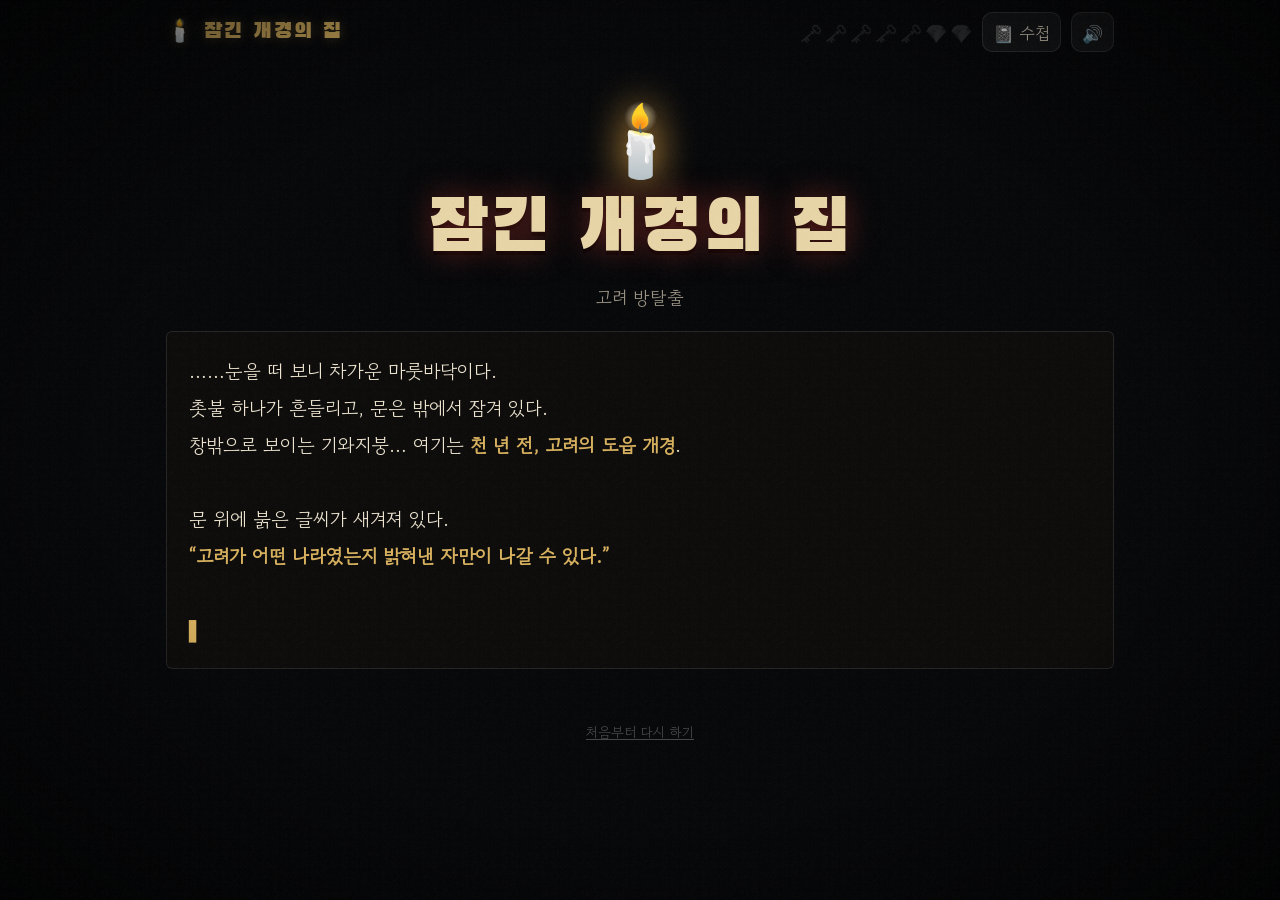
==== commit 2da235f5: "고려 방탈출: 교과서 삽화를 박물관 공개 이미지(위키미디어)로 교체, 청자 영상 교체 및 영상 전환 버튼 추가 Co-Authored-By: Claude Opus 5.5 <norep" ====
--- a/goryeo/index.html
+++ b/goryeo/index.html
@@ -139,7 +139,8 @@
   <div class="foot"><button id="restart">처음부터 다시 하기</button></div>
 </div>
 <script>
-var IMG='img/';
+var IMG='img/';function isrc(n){return n.indexOf('cm:')===0?'https://commons.wikimedia.org/wiki/Special:FilePath/'+encodeURIComponent(n.slice(3))+'?width=900':IMG+n}
+function ierr(e){var d=document.createElement('div');if(e.closest('.nbp')){d.className='em'}else d.style.cssText='font-size:80px;text-align:center;padding:10px;background:#1b1813';d.textContent=e.getAttribute('data-e')||'🖼️';e.replaceWith(d)}
 /* ============ 방 데이터 ============ */
 var ROOMS=[
 {id:'r1',name:'귀족의 사랑채',emo:'🏯',key:'신분',organizer:'❶-1 신분 피라미드',
@@ -149,7 +150,7 @@
   {e:'🖼️',x:24,y:34,name:'무덤 벽화가 그려진 두루마리',img:'mural.jpg',src:'박익 벽화묘 · 교과서 58쪽',text:'고려 관리 박익의 무덤 벽에 그려진 그림을 옮겨 그린 두루마리다. 술병과 음식, 물건을 든 사람들이 줄지어 주인의 시중을 들러 간다. 박익의 집안은 대대로 높은 벼슬을 한 집안이었다.',piece:'<b>지배층</b> — 왕족과 대대로 높은 벼슬을 한 가문. 많은 사람의 시중을 받으며 살았다.'},
   {e:'🗡️',x:70,y:30,name:'군인의 칼과 관청 도장',text:'칼집에는 “나라를 지키는 군사”라는 글씨가, 도장에는 관청의 낮은 관리 이름이 새겨져 있다. 이들은 왕족·귀족과 농민 사이에서 나라 일을 맡았다.',src:'교과서 58쪽',piece:'<b>중간 계층</b> — 관청에서 일하는 낮은 직급의 관리와 직업 군인.'},
   {e:'🌾',x:46,y:62,name:'곡식 자루와 세금 장부',text:'장부에는 마을마다 바친 곡식, 나라 일을 하러 나간 날짜, 고을의 특산물이 빼곡히 적혀 있다. 이름이 가장 많이 적힌 사람들은 농민이다.',src:'교과서 58쪽',piece:'<b>농민</b> — 양인 가운데 가장 많았다. 나라에 세금, 노동력, 특산물을 바쳤다.'},
-  {e:'📜',x:86,y:46,name:'찢어진 노비 문서',text:'“노비 아무개를 쌀 몇 섬에 넘긴다.” 노비를 물건처럼 사고판 문서다. 뒷면에 누군가 급히 써 놓았다. “장군과 재상의 씨가 어찌 따로 있겠는가! 노비 문서를 불태우자!” — 1198년, 노비 만적',src:'『고려사』 · 교과서 58쪽',piece:'<b>노비</b> — 천인의 대다수. 재산처럼 사고팔리며 심한 차별을 받았다.'},
+  {e:'📜',x:86,y:46,name:'찢어진 노비 문서',text:'“노비 아무개를 쌀 몇 섬에 넘긴다.” 노비를 물건처럼 사고판 문서다. 뒷면에 누군가 급히 써 놓았다. “장군과 재상의 씨가 어찌 따로 있겠는가! 노비 문서를 불태우자!” — 1198년, 노비 만적',img:'cm:Goryeosa,_National_Museum_of_Korea_01.jpg',src:'만적 이야기가 실린 『고려사』 · 국립중앙박물관',piece:'<b>노비</b> — 천인의 대다수. 재산처럼 사고팔리며 심한 차별을 받았다.'},
   {e:'🧾',x:58,y:84,name:'집안의 족보',text:'할아버지의 신분이 아버지에게, 아버지의 신분이 아들에게 그대로 적혀 내려온다. 고려 사람들은 크게 양인과 천인으로 나뉘었다.',src:'교과서 58쪽',piece:'<b>신분 제도</b> — 양인과 천인으로 나뉘고, 신분은 자손에게 그대로 이어졌다.'}],
  decoys:[['🕸️',36,14,'거미줄뿐이다… 무언가 기어간 자국이 있다.'],['🐀',14,52,'찍찍! 쥐 한 마리가 어둠 속으로 사라졌다.']],
  lock:{type:'order',title:'신분의 자물쇠',q:'자물쇠에 칸 네 개가 피라미드처럼 쌓여 있다. 위에서부터 높은 신분 순서로 끼워 넣어라.',items:['지배층','중간 계층','농민','노비'],labels:['맨 위','','','맨 아래']}},
@@ -157,9 +158,9 @@
  intro:'빈 시험장. 바닥에 붓과 벼루가 흩어져 있고, 벽에는 오래된 현판이 걸려 있다…',
  deco:[['🪔',90,12],['🖌️',30,80]],
  objs:[
-  {e:'📝',x:22,y:40,name:'과거 시험 답안지',img:'gwageo.jpg',src:'교과서 53쪽',text:'나라의 관리를 뽑는 시험, 과거의 답안지다. 문제는 대부분 유교 책에서 나왔다. 관리가 되고 싶은 사람은 유교를 열심히 공부해야 했다.',piece:'<b>과거제</b> — 관리를 뽑는 시험. 유교 지식이 중요한 과목이었다.'},
+  {e:'📝',x:22,y:40,name:'과거 시험 답안지',src:'교과서 53쪽',text:'나라의 관리를 뽑는 시험, 과거의 답안지다. 문제는 대부분 유교 책에서 나왔다. 관리가 되고 싶은 사람은 유교를 열심히 공부해야 했다.',piece:'<b>과거제</b> — 관리를 뽑는 시험. 유교 지식이 중요한 과목이었다.'},
   {e:'🏫',x:74,y:24,name:'학교 현판',text:'“국자감” — 개경에 세운 나라의 학교. 그 옆에는 지방 고을 학교들의 이름이 적힌 목록이 있다. 나라는 개경과 지방에 학교를 세워 유교를 가르쳤다.',src:'교과서 53쪽',piece:'<b>학교</b> — 개경과 지방에 학교를 세워 유학(유교) 교육을 장려했다.'},
-  {e:'📃',x:52,y:64,name:'임금께 올린 글',img:'king.jpg',src:'최승로의 시무 28조(982년) · 교과서 53쪽',text:'신하 최승로가 성종 임금께 올린 글이다. “불교는 몸과 마음을 닦는 바탕이고, 유교는 나라를 다스리는 바탕입니다.” 임금은 이 글을 받아들여 유교에 맞게 나라의 제도를 정비했다.',piece:'<b>최승로의 글</b> — 나라는 유교로 다스리고, 불교는 마음을 닦는 데 쓰였다.'},
+  {e:'📃',x:52,y:64,name:'임금께 올린 글',img:'cm:고려사_(1).JPG',src:'최승로의 글이 실린 『고려사』 · 시무 28조(982년)',text:'신하 최승로가 성종 임금께 올린 글이다. “불교는 몸과 마음을 닦는 바탕이고, 유교는 나라를 다스리는 바탕입니다.” 임금은 이 글을 받아들여 유교에 맞게 나라의 제도를 정비했다.',piece:'<b>최승로의 글</b> — 나라는 유교로 다스리고, 불교는 마음을 닦는 데 쓰였다.'},
   {e:'⭐',x:84,y:72,name:'별자리가 그려진 제단',text:'하늘과 별에게 나라의 평안을 비는 제사에 쓰던 제단이다. 이런 제사는 도교에서 온 것이다. 고려에서는 유교, 불교, 도교가 함께 발달했다.',src:'교과서 53쪽',piece:'<b>도교</b> — 하늘과 별에 제사를 지냈다. 고려에는 유교·불교·도교가 함께 발달했다.'}],
  decoys:[['🗑️',12,78,'구겨진 종이… “떨어졌다”고만 적혀 있다.'],['🦇',46,16,'박쥐가 퍼드득 날아갔다!']],
  lock:{type:'match',title:'세 사상의 자물쇠',q:'자물쇠에 세 개의 구멍이 있다. 어떤 일에 어떤 생각(사상)이 쓰였는지 맞춰라.',
@@ -168,9 +169,9 @@
  intro:'꺼진 등이 바람에 흔들리는 절 마당. 어디선가 목탁 소리가 들리는 것 같다…',
  deco:[['🛕',50,16],['🌲',8,40],['🌲',92,38]],
  objs:[
-  {e:'🏮',x:26,y:44,name:'연등',img:'temple.jpg',src:'연등회 · 교과서 60~61쪽',text:'봄마다 열린 불교 행사, 연등회에 쓰던 등이다. 이날 사람들은 전국 곳곳에서 등불을 밝히고 줄지어 다니며 소원을 빌었다. 왕부터 백성까지 모두 함께했다.',piece:'<b>연등회</b> — 봄마다 전국에서 등불을 밝히고 행렬하며 소원을 빌었다. 왕부터 백성까지 함께했다.'},
-  {e:'🍚',x:72,y:58,name:'쌀자루와 빌려준 장부',img:'village.jpg',src:'교과서 60쪽',text:'“봄에 쌀 두 말을 빌려 가고, 가을에 갚기로 함.” 절에서 쌀을 빌려준 기록이다. 절 앞에서는 물건을 사고팔기도 했다.',piece:'<b>절의 경제 활동</b> — 절은 쌀을 빌려주고, 물건을 사고팔기도 했다.'},
-  {e:'🙏',x:50,y:78,name:'기도 쪽지 묶음',text:'“우리 아이 병이 낫게 해 주세요.” “올해 마을에 풍년이 들게 해 주세요.” “나라가 평안하게 해 주세요.” 전국 곳곳의 절에 이런 쪽지가 쌓여 있었다.',src:'교과서 60쪽',piece:'<b>기도</b> — 전국 곳곳의 절에서 개인과 마을, 나라의 평안을 빌었다.'},
+  {e:'🏮',x:26,y:44,name:'연등',img:'cm:KOCIS_Korea_YeonDeungHoe_20130511_05_(8733836165).jpg',src:'오늘날의 연등회 — 고려 때부터 이어져 유네스코 인류무형문화유산이 되었다 · 교과서 61쪽',text:'봄마다 열린 불교 행사, 연등회에 쓰던 등이다. 이날 사람들은 전국 곳곳에서 등불을 밝히고 줄지어 다니며 소원을 빌었다. 왕부터 백성까지 모두 함께했다.',piece:'<b>연등회</b> — 봄마다 전국에서 등불을 밝히고 행렬하며 소원을 빌었다. 왕부터 백성까지 함께했다.'},
+  {e:'🍚',x:72,y:58,name:'쌀자루와 빌려준 장부',src:'교과서 60쪽',text:'“봄에 쌀 두 말을 빌려 가고, 가을에 갚기로 함.” 절에서 쌀을 빌려준 기록이다. 절 앞에서는 물건을 사고팔기도 했다.',piece:'<b>절의 경제 활동</b> — 절은 쌀을 빌려주고, 물건을 사고팔기도 했다.'},
+  {e:'🏺',x:50,y:78,name:'은빛 무늬 정병',img:'cm:청동_은입사_물가_풍경_무늬_정병.jpg',text:'부처님께 깨끗한 물을 바칠 때 쓰던 고려의 정병이다. 병 안에는 쪽지들이 말려 있다. “우리 아이 병이 낫게 해 주세요.” “마을에 풍년이 들게 해 주세요.” “나라가 평안하게 해 주세요.”',src:'청동 은입사 물가 풍경 무늬 정병(국보) · 국립중앙박물관 · 교과서 60쪽',piece:'<b>기도</b> — 전국 곳곳의 절에서 개인과 마을, 나라의 평안을 빌었다.'},
   {e:'⚱️',x:84,y:30,name:'장례에 쓰던 그릇',text:'불교식 장례를 치를 때 쓰던 그릇이다. 고려에서는 장례와 제사를 불교식으로 지내는 사람이 많았다.',src:'교과서 60쪽',piece:'<b>장례와 제사</b> — 장례와 제사를 불교식으로 지내는 사람이 많았다.'}],
  decoys:[['🐈‍⬛',12,80,'검은 고양이가 노려보더니 사라졌다…'],['🍂',62,26,'바스락… 낙엽뿐이다.']],
  lock:{type:'multi',title:'절의 자물쇠',q:'자물쇠에 글이 새겨져 있다. “고려의 절이 한 일을 모두 누르면 열린다.” (4개)',
@@ -179,7 +180,7 @@
  intro:'작은 안방. 경대 위에 빗과 편지가 놓여 있고, 장롱 문이 살짝 열려 있다…',
  deco:[['🪞',86,18],['🧺',10,82]],
  objs:[
-  {e:'📜',x:22,y:36,name:'재산을 나눈 문서',img:'family.jpg',src:'『고려사』 · 교과서 59쪽',text:'어머니가 여섯 남매에게 재산을 나누며 외아들 나익희에게만 노비 40명을 더 주려 했다. 나익희는 “외아들이라고 더 받으면 남매가 화목할 수 없습니다.”라며 사양했고, 어머니는 그 뜻을 따랐다.',piece:'<b>재산</b> — 아들과 딸이 부모의 재산을 똑같이 나누어 받았다.'},
+  {e:'📜',x:22,y:36,name:'재산을 나눈 문서',img:'cm:Goryeosa,_National_Museum_of_Korea_01.jpg',src:'나익희 이야기가 실린 『고려사』 · 교과서 59쪽',text:'어머니가 여섯 남매에게 재산을 나누며 외아들 나익희에게만 노비 40명을 더 주려 했다. 나익희는 “외아들이라고 더 받으면 남매가 화목할 수 없습니다.”라며 사양했고, 어머니는 그 뜻을 따랐다.',piece:'<b>재산</b> — 아들과 딸이 부모의 재산을 똑같이 나누어 받았다.'},
   {e:'⚖️',x:70,y:30,name:'재판 기록',text:'아버지가 딸에게 재산을 모두 주고 어린 아들에게는 옷과 갓, 종이 한 권만 남겼다. 관리 손변은 “자식에게 줄 재산은 똑같아야 한다.”며 남매가 반씩 나누게 했다.',src:'『고려사』 손변 이야기',piece:'<b>손변의 재판</b> — 재산은 아들과 딸에게 똑같이 나누는 것이 원칙이었다.'},
   {e:'🕯️',x:48,y:66,name:'제사 차례표',text:'“올해 제사는 첫째 딸, 내년은 둘째 아들, 그다음은 외손자.” 제사 비용도 자식들이 똑같이 나누어 냈다.',src:'교과서 59쪽',piece:'<b>제사</b> — 제사 비용을 자식들이 똑같이 냈고, 딸이나 외손자가 제사를 모시기도 했다.'},
   {e:'🚫',x:84,y:68,name:'과거 합격자 명단',text:'벼슬에 오른 사람들의 이름이 적힌 명단이다. 아무리 찾아도 여자의 이름은 하나도 없다. 여성은 과거를 볼 수도, 벼슬에 오를 수도 없었다.',src:'교과서 59쪽',piece:'<b>벼슬</b> — 하지만 여성은 벼슬에 오를 수 없었고, 사회 활동에 제약이 많았다.'}],
@@ -203,17 +204,17 @@
  objs:[
   {e:'🔩',x:24,y:40,name:'작은 쇠붙이 글자',img:'type1.jpg',src:'개성에서 출토된 금속 활자 · 국립중앙박물관 · 교과서 63쪽',text:'손톱만 한 쇠붙이에 글자가 거꾸로 새겨져 있다. 이것이 금속 활자다. 글자 하나하나를 따로 만들어 필요한 글자만 골라 짜 맞추었다.',piece:'<b>금속 활자</b> — 쇠로 만든 낱개의 글자. 필요한 글자를 골라 짜 맞춰 인쇄했다.'},
   {e:'🗃️',x:70,y:60,name:'활자를 짜 맞춘 판',img:'typetray.jpg',src:'교과서 63쪽',text:'수천 개의 활자를 한 줄 한 줄 짜 맞춘 판이다. 다 찍고 나면 활자를 빼서 다른 책을 찍을 때 다시 쓸 수 있었다. 단단해서 오래 쓸 수 있었다.',piece:'<b>활자판</b> — 활자를 빼서 다른 책에 다시 쓸 수 있었다. 단단해서 오래 썼다.'},
-  {e:'📖',x:50,y:28,name:'낡은 책 한 권',img:'jikji.jpg',src:'『직지』 · 프랑스 국립 도서관 · 교과서 63쪽',text:'1377년 청주 흥덕사에서 금속 활자로 찍은 불교 책 『직지』다. 지금 남아 있는 금속 활자 책 가운데 세계에서 가장 오래되었다. 유네스코 세계 기록 유산이다.',piece:'<b>『직지』</b> — 1377년, 지금 남아 있는 가장 오래된 금속 활자 책(유네스코 세계 기록 유산).'}],
- decoys:[['🕯️',88,22,'촛농이 흘러내린 촛대다.']],video:{id:'NIgUExYct4Y',title:'책을 빠르게 간행하는 금속활자 제작과정 (YTN 사이언스)',alt:'tooKjSk4Tzk'}},
+  {e:'📖',x:50,y:28,name:'낡은 책 한 권',img:'cm:Korean_book-Jikji-Selected_Teachings_of_Buddhist_Sages_and_Seon_Masters-1377.jpg',src:'『직지』(1377) · 프랑스 국립 도서관 · 교과서 63쪽',text:'1377년 청주 흥덕사에서 금속 활자로 찍은 불교 책 『직지』다. 지금 남아 있는 금속 활자 책 가운데 세계에서 가장 오래되었다. 유네스코 세계 기록 유산이다.',piece:'<b>『직지』</b> — 1377년, 지금 남아 있는 가장 오래된 금속 활자 책(유네스코 세계 기록 유산).'}],
+ decoys:[['🕯️',88,22,'촛농이 흘러내린 촛대다.']],video:[{id:'NIgUExYct4Y',title:'책을 빠르게 간행하는 금속활자 제작과정 (YTN 사이언스)'},{id:'tooKjSk4Tzk',title:'현존하는 세계 최고의 활자 제작 과정'},{id:'LBUlFfIv7QU',title:'금속활자 제작과정'}]},
 {id:'g2',name:'강진 가마터',emo:'🏺',gem:true,key:'고려청자',organizer:'❷ 보물 방',
  intro:'아직 온기가 남은 가마 앞. 깨진 그릇 조각들 사이로 푸른빛이 번뜩인다…',
  deco:[['🔥',50,86],['🧱',90,30]],
  objs:[
-  {e:'🏺',x:22,y:36,name:'학이 날아가는 병',img:'maebyeong.jpg',src:'청자 상감 운학문 매병 · 간송미술관 · 교과서 64쪽',text:'푸른 병 위로 구름 사이를 나는 학이 가득하다. 붓으로 그린 것이 아니라, 겉을 파내고 흰 흙과 붉은 흙을 채워 넣은 ‘상감’ 무늬다.',piece:'<b>상감 기법</b> — 겉을 파서 무늬를 새기고, 그 자리에 다른 색 흙을 채워 구웠다.'},
-  {e:'🛏️',x:72,y:30,name:'청자 베개',img:'pillow.jpg',src:'청자 상감 모란 구름 학 무늬 베개 · 국립중앙박물관',text:'잠잘 때 베던 베개까지 청자로 만들었다. 고려의 지배층은 청자를 생활용품으로 썼다.',piece:'<b>생활 속 청자</b> — 지배층은 베개까지 청자로 만들어 썼다.'},
-  {e:'🪑',x:46,y:66,name:'구멍이 뚫린 청자 의자',img:'chair.jpg',src:'청자 투각 의자 · 국립중앙박물관',text:'흙을 정교하게 뚫어 무늬를 낸(투각) 의자다. 물병, 찻잔, 주전자, 기와, 의자까지 청자로 만들었다.',piece:'<b>투각 의자</b> — 의자·기와·주전자까지 청자로 만들었다.'},
-  {e:'🐉',x:84,y:62,name:'용 머리 주전자',img:'ewer.jpg',src:'청자 어룡형 주전자 · 국립중앙박물관',text:'머리는 용, 몸은 물고기 모양을 한 상상의 동물 주전자다. 푸른빛을 ‘비색’이라 했고, 송나라 사람도 “고려 비색은 천하제일”이라 감탄했다.',piece:'<b>비색</b> — 고려청자의 푸른빛. 송나라도 “천하제일”이라 감탄했다.'}],
- decoys:[['🧱',12,80,'깨진 벽돌 조각뿐이다.']],video:{id:'YM7FhGcR_5E',title:'[청자실] 상감청자는 어떻게 만들까? (국립중앙박물관)'}}
+  {e:'🏺',x:22,y:36,name:'흰 무늬, 검은 무늬가 박힌 병',img:'cm:Korean_plum_blossom_vase,_Koryo_dynasty,_12th_century,_stoneware_with_celadon_glaze_and_black_and_white_slip_inlay,_HAA.JPG',src:'고려 12세기 상감 청자 매병 · 호놀룰루 미술관 (교과서 64쪽 「청자 상감 운학문 매병」과 같은 기법)',text:'푸른 병 위에 하얀 무늬와 검은 무늬가 빼곡하다. 붓으로 그린 것이 아니라, 겉을 파내고 흰 흙과 붉은 흙(구우면 검게 변함)을 채워 넣은 ‘상감’ 무늬다.',piece:'<b>상감 기법</b> — 겉을 파서 무늬를 새기고, 그 자리에 다른 색 흙을 채워 구웠다.'},
+  {e:'🫙',x:72,y:30,name:'꽃무늬 뚜껑 그릇',img:'cm:Covered_box_with_inlaid_flower_design,_Korea,_Goryeo_dynasty,_13th_century_AD,_stoneware_with_sanggam_decoration_under_celadon_glaze_-_Ethnological_Museum,_Berlin_-_DSC02042.JPG',src:'고려 13세기 상감 청자 합 · 베를린 민족학 박물관',text:'화장품이나 작은 물건을 담던 뚜껑 그릇이다. 이런 작은 그릇에도 상감 꽃무늬를 넣었다. 고려의 지배층은 물병, 찻잔, 베개, 의자, 지붕 기와까지 청자로 만들어 생활 속에서 썼다.',piece:'<b>생활 속 청자</b> — 지배층은 그릇·베개·의자·기와까지 청자로 만들어 썼다.'},
+  {e:'🪔',x:46,y:66,name:'구멍이 뚫린 향로',img:'cm:Korea_-_Seoul_-_National_Museum_-_Incense_Burner_0252-06a.jpg',src:'고려 청자 향로 · 국립중앙박물관',text:'향을 피우던 그릇이다. 뚜껑의 둥근 공 모양 부분은 흙을 하나하나 뚫어서(투각) 무늬를 냈다. 연기가 그 구멍으로 피어올랐다.',piece:'<b>투각</b> — 흙을 정교하게 뚫어 무늬를 내는 섬세한 솜씨.'},
+  {e:'🐢',x:84,y:62,name:'용 머리 거북 주전자',img:'cm:청자_거북이_모양_주자.jpg',src:'청자 거북 모양 주자(국보) · 국립중앙박물관',text:'머리는 용, 몸은 거북 모양을 한 상상의 동물 주전자다. 등껍질 무늬 하나하나까지 새겼다. 푸른빛을 ‘비색’이라 했고, 송나라 사람도 “고려 비색은 천하제일”이라 감탄했다.',piece:'<b>비색</b> — 고려청자의 푸른빛. 송나라도 “천하제일”이라 감탄했다.'}],
+ decoys:[['🧱',12,80,'깨진 벽돌 조각뿐이다.']],video:[{id:'KwG19FjqZ1o',title:'[교과서 밖 한국사] 세계 최고! 고려청자의 두 가지 비밀'},{id:'QDXEe6t55s0',title:'청자 상감기법 1부 (공예교육)'},{id:'i-mTtSK4Srs',title:'청자 상감기법 (정병민 작가)'},{id:'WHAsTnAtcj0',title:'전통 상감 기법'}]}
 ];
 /* ============ 상태 ============ */
 var K='goryeo-mystery-v1';
@@ -266,7 +267,7 @@
 var loop=null,timers=[];function cleanup(){if(loop){cancelAnimationFrame(loop);loop=null}timers.forEach(clearTimeout);timers=[]}
 /* 수첩 */
 $('#nbBtn').onclick=function(){var html='<div class="disc nb"><div class="hd">📓 탐사 수첩</div><div class="bd">';var any=false;
- ROOMS.forEach(function(r){var f=fnd(r.id);if(!f.length)return;any=true;html+='<div class="nbroom"><h4>'+r.emo+' '+r.name+'</h4>'+r.objs.filter(function(o,i){return f.indexOf(i)>=0}).map(function(o){return '<div class="nbp">'+(o.img?'<img src="'+IMG+o.img+'" alt="">':'<div class="em">'+o.e+'</div>')+'<div>'+o.piece+'</div></div>'}).join('')+'</div>'});
+ ROOMS.forEach(function(r){var f=fnd(r.id);if(!f.length)return;any=true;html+='<div class="nbroom"><h4>'+r.emo+' '+r.name+'</h4>'+r.objs.filter(function(o,i){return f.indexOf(i)>=0}).map(function(o){return '<div class="nbp">'+(o.img?'<img src="'+isrc(o.img)+'" alt="" data-e="'+o.e+'" onerror="ierr(this)">':'<div class="em">'+o.e+'</div>')+'<div>'+o.piece+'</div></div>'}).join('')+'</div>'});
  if(!any)html+='<p>아직 발견한 단서가 없어요. 방에 들어가 등불을 비춰 보세요.</p>';html+='</div></div>';modal('<div style="width:100%;display:grid;place-items:center">'+html+'</div>',[['닫기',1]])};
 /* ============ 화면 ============ */
 function render(){cleanup();keys();var a=$('#app');
@@ -312,22 +313,25 @@
   addEventListener('pointerup',function(){down=false});
   function tapObj(el){if(el.classList.contains('decoy')){var d=r.decoys[+el.dataset.d];sfx.nope();modal('<div class="box"><div style="font-size:50px">'+d[0]+'</div><p>'+d[3]+'</p></div>',[['다시 찾자',1]]);return}
    var i=+el.dataset.i;if(f.indexOf(i)>=0)return;var o=r.objs[i];f.push(i);save();el.classList.add('found');el.classList.remove('hint');sfx.find();$('#cnt').textContent=f.length+' / '+total;
-   modal('<div class="disc"><div class="hd">🔍 '+esc(o.name)+josa(o.name,'을','를')+' 발견했다!</div>'+(o.img?'<img src="'+IMG+o.img+'" alt="'+esc(o.name)+'">':'<div style="font-size:90px;text-align:center;padding:10px;background:#1b1813">'+o.e+'</div>')+
+   modal('<div class="disc"><div class="hd">🔍 '+esc(o.name)+josa(o.name,'을','를')+' 발견했다!</div>'+(o.img?'<img src="'+isrc(o.img)+'" alt="'+esc(o.name)+'" data-e="'+o.e+'" onerror="ierr(this)">':'<div style="font-size:90px;text-align:center;padding:10px;background:#1b1813">'+o.e+'</div>')+
     '<div class="src">'+esc(o.src||'')+'</div><div class="bd">'+esc(o.text)+'<div class="piece">📓 수첩에 적었다 — '+o.piece+'</div></div></div>',[['수첩에 넣기',1]],function(){if(f.length>=total){sfx.lock();render()}})}
   (function hintLoop(){timers.push(setTimeout(function(){if(Date.now()-last>25000){var left=[].filter.call(sc.querySelectorAll('.obj:not(.found):not(.decoy)'),function(){return 1});if(left[0])left[0].classList.add('hint')}hintLoop()},5000))})();
   $('#back').onclick=function(){go('map')};if($('#go'))$('#go').onclick=function(){sfx.lock();go('room',r.gem?'video':'lock')};return}
  if(ph==='lock'){lockScreen(a,r);return}
- if(ph==='write'){var pieces=r.objs.map(function(o){return '<div class="nbp">'+(o.img?'<img src="'+IMG+o.img+'" alt="">':'<div class="em">'+o.e+'</div>')+'<div>'+o.piece+'</div></div>'}).join('');
+ if(ph==='write'){var pieces=r.objs.map(function(o){return '<div class="nbp">'+(o.img?'<img src="'+isrc(o.img)+'" alt="" data-e="'+o.e+'" onerror="ierr(this)">':'<div class="em">'+o.e+'</div>')+'<div>'+o.piece+'</div></div>'}).join('');
   a.innerHTML='<h2>🔓 '+r.name+'</h2><p>자물쇠가 풀렸다. 하지만 문을 나서기 전, 단서를 기록해야 한다.</p>'+
   '<div class="disc" style="max-width:none;animation:none"><div class="hd">📓 이 방의 단서 조각 '+r.objs.length+'개</div><div class="bd">'+pieces+'</div></div>'+
   (r.gem?memo('활동지 <b>❷ 보물의 방 「'+r.name+'」</b> 칸을 채워요.<br>· 단서 조각에서 <b>대단하다고 느낀 점 2가지</b>를 구체적으로<br>· 영상과 체험에서 <b>직접 느낀 점</b>, 고려 장인에게 한마디'):memo('활동지 <b>'+r.organizer+'</b> 칸을 채워요.<br>· 단서 조각 <b>'+r.objs.length+'개를 모두</b> 넣어요. (사람·물건·하는 일을 구체적으로!)<br>· 마지막 줄: <b>“그래서 고려는 ~했을 것이다.”</b>'))+
   '<div class="row"><button class="btn" id="b">기록을 마쳤다</button></div>';
   $('#b').onclick=function(){ask(r.gem?'대단한 점 2가지와 느낀 점을 다 썼나요?':'단서 조각 '+r.objs.length+'개를 모두 넣고,<br>“그래서 고려는 <b>~했을 것이다</b>”까지 썼나요?','네, 다 썼어요','아직이에요',function(y){if(y)finish(r)})};return}
- if(ph==='video'){var v=r.video;a.innerHTML='<h2>'+r.emo+' '+r.name+'</h2><p>벽에 걸린 낡은 거울이 빛나더니, 장인의 모습이 비친다…</p>'+
-  '<div class="vid"><iframe src="https://www.youtube-nocookie.com/embed/'+v.id+'?rel=0" title="'+esc(v.title)+'" allow="accelerometer; encrypted-media; gyroscope; picture-in-picture; fullscreen" allowfullscreen></iframe></div>'+
-  '<p class="dim" style="font-size:15px">🎬 '+esc(v.title)+' · 영상이 안 나오면 <a style="color:var(--gold)" href="https://www.youtube.com/watch?v='+v.id+'" target="_blank" rel="noopener">유튜브에서 보기</a>'+(v.alt?' · <a style="color:var(--gold)" href="https://www.youtube.com/watch?v='+v.alt+'" target="_blank" rel="noopener">다른 영상</a>':'')+'</p>'+
-  memo('영상을 보며 <b>“와, 이건 대단하다!”</b> 싶은 장면을 하나 기억해 두세요. 활동지 <b>❷</b>에 쓸 거예요.')+
-  '<div class="row"><button class="btn" id="b">이제 직접 해 본다 →</button></div>';$('#b').onclick=function(){go('room',r.id==='g1'?'t1':'k1')};return}
+ if(ph==='video'){var V=r.video,vi=0;
+  a.innerHTML='<h2>'+r.emo+' '+r.name+'</h2><p>벽에 걸린 낡은 거울이 빛나더니, 장인의 모습이 비친다…</p><div class="vid" id="vw"></div><p class="dim" style="font-size:15px" id="vt"></p>'+
+  '<div class="row" style="margin-top:6px"><button class="btn dark" id="nx">🔁 영상이 안 나오면 다른 영상</button></div>'+
+  memo('영상을 보며 <b>“와, 이건 대단하다!”</b> 싶은 장면을 하나 기억해 두세요. 활동지 <b>❷</b>에 쓸 거예요.')+'<div class="row"><button class="btn" id="b">이제 직접 해 본다 →</button></div>';
+  function show(){var v=V[vi];$('#vw').innerHTML='<iframe src="https://www.youtube-nocookie.com/embed/'+v.id+'?rel=0&playsinline=1" title="'+esc(v.title)+'" allow="accelerometer; encrypted-media; gyroscope; picture-in-picture; fullscreen" allowfullscreen></iframe>';
+   $('#vt').innerHTML='🎬 ('+(vi+1)+'/'+V.length+') '+esc(v.title)+' · <a style="color:var(--gold)" href="https://www.youtube.com/watch?v='+v.id+'" target="_blank" rel="noopener">유튜브에서 직접 보기</a>'}
+  show();$('#nx').onclick=function(){vi=(vi+1)%V.length;show()};
+  $('#b').onclick=function(){go('room',r.id==='g1'?'t1':'k1')};return}
  if(r.id==='g1')printGame(a,r,ph);else kilnGame(a,r,ph);
 }
 function finish(r){if(S.done.indexOf(r.id)<0)S.done.push(r.id);S.phase=null;save();sfx.key();flash(r.gem?'💎':'🗝️');timers.push(setTimeout(function(){go('map')},1100))}
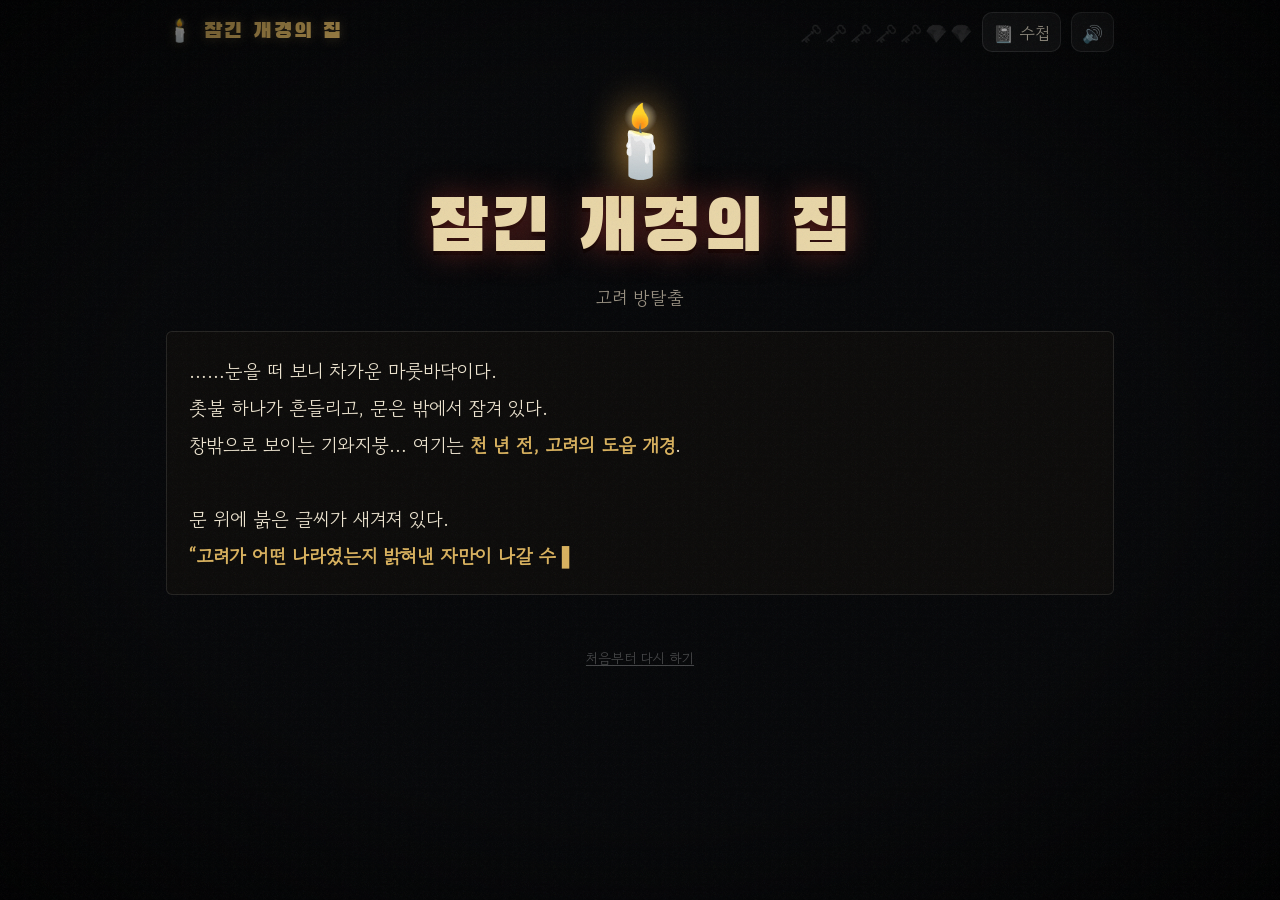
==== commit 2166d2ed: "고려 방탈출: 마지막 문 기록 단계 제거(활동지 ❸ 삭제에 맞춤) Co-Authored-By: Claude Opus 5.5 <noreply@anthropic.com> Claude-" ====
--- a/goryeo/index.html
+++ b/goryeo/index.html
@@ -289,7 +289,7 @@
  if(S.step==='room'){roomScreen(a,R(S.cur));return}
  if(S.step==='final'){finalRoom(a);return}
  if(S.step==='end'){stopAmb();a.innerHTML='<div class="center" style="margin-top:30px"><div style="font-size:90px">🌅</div><h1 style="animation:none;text-shadow:0 0 30px #d9b25f">탈출 성공</h1><p style="font-size:21px">문이 열리고, 아침 햇살이 쏟아진다.</p></div>'+
-  memo('활동지 <b>❹ 탈출 소감</b>을 써요. 고려에서 가장 놀라웠던 단서는 무엇이었나요?')+
+  memo('활동지 <b>❸ 탈출 소감</b>을 써요. 고려에서 가장 놀라웠던 단서는 무엇이었나요?')+
   '<div class="keyrow">'+ROOMS.map(function(r){return '<div class="kk">'+r.emo+'<b>'+r.key+'</b>'+r.name+'</div>'}).join('')+'</div>';sfx.win();return}
 }
 /* ---- 방: 탐색 ---- */
@@ -395,11 +395,8 @@
     if(good[s]){sfx.lock();a.querySelectorAll('.tile.sel').forEach(function(x){x.classList.add('ok')});$('#hint').innerHTML='<span style="color:var(--jade)">'+good[s]+'</span>';S.pair=s;save();timers.push(setTimeout(function(){go('final',2)},2300))}
     else{sfx.nope();$('#hint').textContent='이 둘은 반대라기보다 다른 이야기다. 다시! (힌트: 신분과 가족, 또는 두 가지 생각)';timers.push(setTimeout(function(){sel=[];a.querySelectorAll('.tile').forEach(function(x){x.classList.remove('sel')})},1300))}}}});return}
  if(ph===2){var tries=0;a.innerHTML=head+keyrow+'<div class="lock"><div class="h">🔒 마지막 자물쇠 · 고려를 한 낱말로</div><p style="font-size:19px">신분과 가족 평등, 유교와 불교와 도교, 고려 안과 바깥 세상… 이 모든 것이 함께 있었던 나라.</p><div class="cho"><span>ㄷㅇㅅ</span><span>→</span><input id="in" maxlength="4" autocomplete="off" aria-label="정답"><span>을 품은 고려</span></div><div class="row"><button class="btn" id="b">문고리를 당긴다</button></div><div class="hint" id="hint"></div></div>';
-  $('#b').onclick=function(){if($('#in').value.replace(/\s/g,'')==='다양성'){sfx.lock();go('final',3)}else{tries++;sfx.nope();$('#hint').textContent=tries>1?'힌트: 여러 가지가 함께 있다는 뜻. “다○○”':'문이 덜컹거릴 뿐이다…'}};return}
- if(ph===3){var pr=S.pair==='r2,r3'?['나라는 유교로 다스리','생활 속에는 불교가 가득한']:['신분이 엄격히 나뉘어 있으','집 안에서는 아들딸이 똑같은'];
-  a.innerHTML=head+keyrow+memo('활동지 <b>❸ 붉은 글씨의 문</b>을 채워요.<br>· 이어진 방 하나와 그 까닭<br>· 반대처럼 보이는 두 방<br>· 그리고 <b>열쇠 문장</b> — 단서를 근거로 구체적으로!')+
-  '<div class="frame">고려는 <u></u> 하면서도 <u></u> 한,<br><b>다양성을 품은 나라</b>였다. 왜냐하면 <u></u> 이기 때문이다.</div><p class="dim">💡 예: “'+pr[0]+'면서도 '+pr[1]+' …” 처럼 시작해 보세요. 왜냐하면 뒤에는 단서 이름을 넣어요.</p><div class="row"><button class="btn" id="b">🚪 문을 연다</button></div>';
-  $('#b').onclick=function(){ask('열쇠 문장을 <b>내 말로</b> 다 썼나요?','네, 문을 연다','잠깐만요',function(y){if(!y)return;flash('탈출!');timers.push(setTimeout(function(){go('end')},900))})};return}
+  $('#b').onclick=function(){if($('#in').value.replace(/\s/g,'')==='다양성'){sfx.lock();flash('탈출!');timers.push(setTimeout(function(){go('end')},1000))}else{tries++;sfx.nope();$('#hint').textContent=tries>1?'힌트: 여러 가지가 함께 있다는 뜻. “다○○”':'문이 덜컹거릴 뿐이다…'}};return}
+ if(ph===3){go('end');return}
 }
 $('#restart').onclick=function(){ask('처음부터 다시 할까요?<br><small>찾은 단서와 열쇠가 모두 지워져요.</small>','다시 하기','아니요',function(y){if(!y)return;S=fresh();save();render()})};
 $('#home').onclick=function(){if(S.step==='room'||S.step==='final')go('map')};
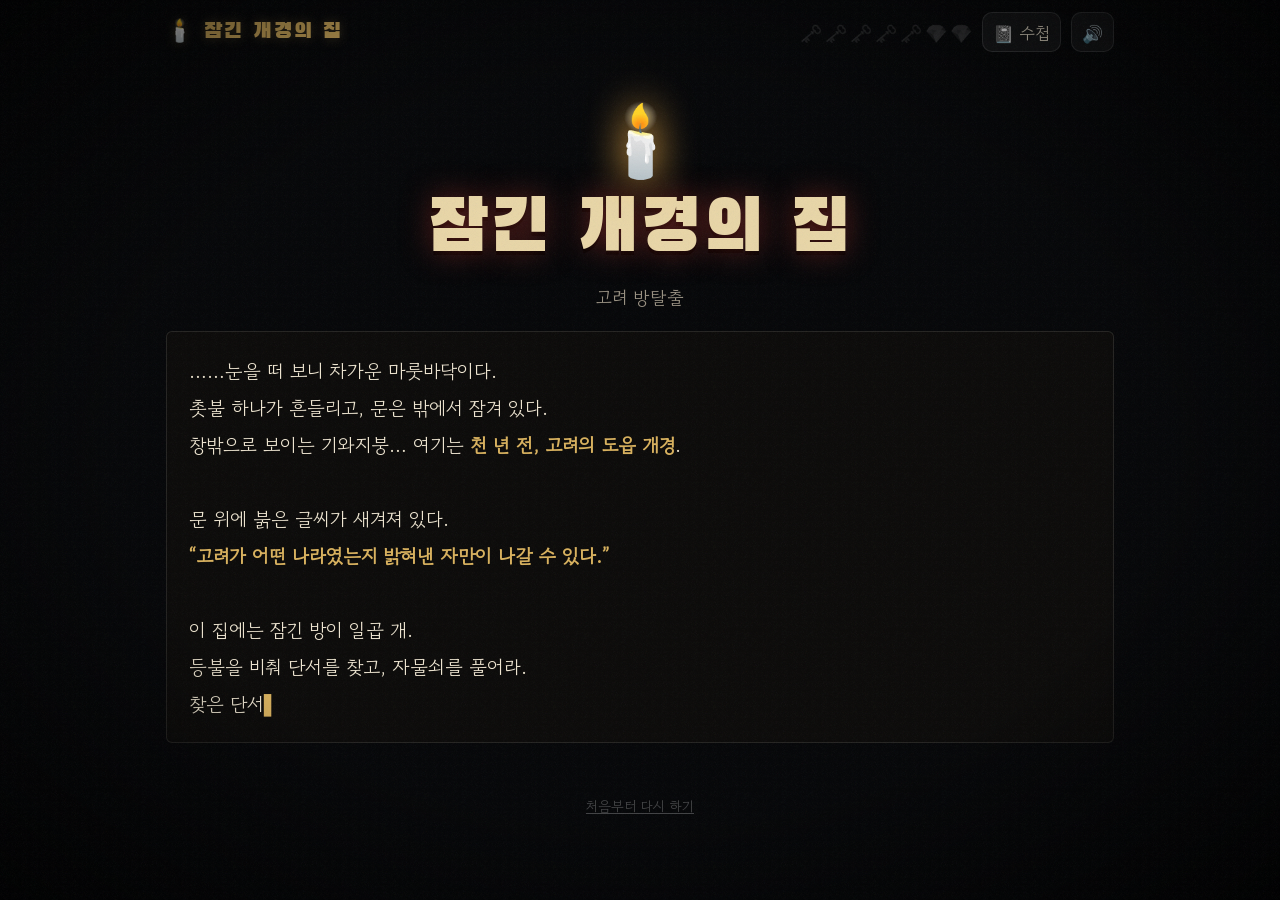
==== commit 9cf2b1e2: "고려 방탈출: 인쇄방에 팔만대장경판 단서와 '판 vs 활자' 비교(오늘날 물건 비유) 퀴즈 추가 Co-Authored-By: Claude Opus 5.5 <noreply@anthr" ====
--- a/goryeo/index.html
+++ b/goryeo/index.html
@@ -200,12 +200,13 @@
   bins:['고려가 판 것','고려가 사 온 것'],items:[['인삼',0],['삼베',0],['나전 칠기',0],['비단',1],['약재',1],['책',1],['향신료',1]]}},
 {id:'g1',name:'흥덕사 인쇄방',emo:'📖',gem:true,key:'금속 활자',organizer:'❷ 보물 방',
  intro:'쇠 냄새가 나는 작은 방. 탁자 위에 까만 쇠붙이 조각들이 수북하다…',
- deco:[['🔥',86,78],['🪵',12,80]],
- objs:[
+ deco:[['🔥',86,78],['📜',12,80]],
+ objs:[
+  {e:'🪵',x:84,y:44,name:'커다란 나무판',img:'cm:Korea-Haeinsa_Tripitaka_Koreana_woodblock_2770-06a.jpg',src:'팔만대장경판 · 합천 해인사 · 교과서 62쪽',text:'가로 70cm쯤 되는 나무판 한 장에 책 한 쪽의 글자가 통째로, 거꾸로 새겨져 있다. 앞뒤 양면에 모두! 고려 사람들은 몽골의 침입을 부처님의 힘으로 이겨 내려고 이런 판을 8만 장 넘게 새겼다. 이것이 팔만대장경판이다.',piece:'<b>판(목판)</b> — 한 쪽의 글자를 나무판 하나에 통째로 새겼다. 팔만대장경은 8만 장이 넘는 판이다.'},
   {e:'🔩',x:24,y:40,name:'작은 쇠붙이 글자',img:'type1.jpg',src:'개성에서 출토된 금속 활자 · 국립중앙박물관 · 교과서 63쪽',text:'손톱만 한 쇠붙이에 글자가 거꾸로 새겨져 있다. 이것이 금속 활자다. 글자 하나하나를 따로 만들어 필요한 글자만 골라 짜 맞추었다.',piece:'<b>금속 활자</b> — 쇠로 만든 낱개의 글자. 필요한 글자를 골라 짜 맞춰 인쇄했다.'},
   {e:'🗃️',x:70,y:60,name:'활자를 짜 맞춘 판',img:'typetray.jpg',src:'교과서 63쪽',text:'수천 개의 활자를 한 줄 한 줄 짜 맞춘 판이다. 다 찍고 나면 활자를 빼서 다른 책을 찍을 때 다시 쓸 수 있었다. 단단해서 오래 쓸 수 있었다.',piece:'<b>활자판</b> — 활자를 빼서 다른 책에 다시 쓸 수 있었다. 단단해서 오래 썼다.'},
   {e:'📖',x:50,y:28,name:'낡은 책 한 권',img:'cm:Korean_book-Jikji-Selected_Teachings_of_Buddhist_Sages_and_Seon_Masters-1377.jpg',src:'『직지』(1377) · 프랑스 국립 도서관 · 교과서 63쪽',text:'1377년 청주 흥덕사에서 금속 활자로 찍은 불교 책 『직지』다. 지금 남아 있는 금속 활자 책 가운데 세계에서 가장 오래되었다. 유네스코 세계 기록 유산이다.',piece:'<b>『직지』</b> — 1377년, 지금 남아 있는 가장 오래된 금속 활자 책(유네스코 세계 기록 유산).'}],
- decoys:[['🕯️',88,22,'촛농이 흘러내린 촛대다.']],video:[{id:'NIgUExYct4Y',title:'책을 빠르게 간행하는 금속활자 제작과정 (YTN 사이언스)'},{id:'tooKjSk4Tzk',title:'현존하는 세계 최고의 활자 제작 과정'},{id:'LBUlFfIv7QU',title:'금속활자 제작과정'}]},
+ decoys:[['🕯️',88,16,'촛농이 흘러내린 촛대다.']],video:[{id:'NIgUExYct4Y',title:'책을 빠르게 간행하는 금속활자 제작과정 (YTN 사이언스)'},{id:'tooKjSk4Tzk',title:'현존하는 세계 최고의 활자 제작 과정'},{id:'LBUlFfIv7QU',title:'금속활자 제작과정'}]},
 {id:'g2',name:'강진 가마터',emo:'🏺',gem:true,key:'고려청자',organizer:'❷ 보물 방',
  intro:'아직 온기가 남은 가마 앞. 깨진 그릇 조각들 사이로 푸른빛이 번뜩인다…',
  deco:[['🔥',50,86],['🧱',90,30]],
@@ -361,11 +362,20 @@
 }
 /* ---- 보물 방 게임 ---- */
 function printGame(a,r,ph){var head='<h2>📖 흥덕사 인쇄방</h2>';
- if(ph==='t1'||ph==='t2'){var need=12,n=0,bi=ph==='t1'?0:1;a.innerHTML=head+'<div class="stage"><p style="font-size:19px">'+(bi?'두 번째 책은 내용이 다르다… <b>목판을 처음부터 다시 새겨야 한다!</b> 😩':'먼저 옛 방법, <b>목판</b>으로 책 한 권을 찍어 보자.')+'</p><div style="font-size:70px">🪵</div><div class="bar"><i id="pb"></i></div><button class="btn" id="b">🔨 한 글자씩 새긴다 (탭!)</button></div>';
+ if(ph==='t1'||ph==='t2'){var need=12,n=0,bi=ph==='t1'?0:1;a.innerHTML=head+'<div class="stage"><p style="font-size:19px">'+(bi?'두 번째 책은 내용이 다르다… <b>목판을 처음부터 다시 새겨야 한다!</b> 😩':'먼저 팔만대장경처럼 <b>목판</b>으로 책 한 권을 찍어 보자. 한 쪽을 통째로 새겨야 한다!')+'</p><div style="font-size:70px">🪵</div><div class="bar"><i id="pb"></i></div><button class="btn" id="b">🔨 한 글자씩 새긴다 (탭!)</button></div>';
   $('#b').onclick=function(){n++;sfx.chip();$('#pb').style.width=Math.min(100,n/need*100)+'%';if(n>=need){this.disabled=true;flash('📕');timers.push(setTimeout(function(){go('room',bi?'t3':'t2')},900))}};return}
+ if(ph==='tc'){var Q=[['팔만대장경',0],['『직지』를 찍은 쇠 글자',1],['이름이 새겨진 고무 도장',0],['냉장고에 붙이는 자석 글자',1],['컴퓨터 키보드로 글자 치기',1],['고무판에 새긴 판화',0]],qi=0;Q=shuffle(Q);
+  a.innerHTML=head+'<div class="stage" style="text-align:left"><p style="font-size:20px;text-align:center">잠깐! 고려 장인이 묻는다. <b>“판과 활자, 그 차이를 아느냐?”</b></p>'+
+  '<div class="bins" style="grid-template-columns:1fr 1fr"><div class="bin" style="cursor:default"><h4>🪵 판 (목판)</h4><img src="'+isrc("cm:Korea-Haeinsa_Tripitaka_Koreana_woodblock_2770-06a.jpg")+'" alt="" data-e="🪵" onerror="ierr(this)" style="width:100%;height:120px;object-fit:cover;border-radius:4px"><p style="font-size:17px">한 쪽의 글자를 <b>판 하나에 통째로</b> 새긴다. 다른 책을 찍으려면 <b>판을 새로</b> 새겨야 한다.<br>예: <b>팔만대장경판</b></p><p style="font-size:17px;color:var(--gold)">오늘날로 치면 📮 <b>고무 도장</b>, 🖼️ <b>판화</b><br><small class="dim">한 번 꾹! 통째로 찍히지만, 다른 글은 못 찍는다.</small></p></div>'+
+  '<div class="bin" style="cursor:default"><h4>🔤 활자 (금속 활자)</h4><img src="'+isrc('typetray.jpg')+'" alt="" data-e="🔤" onerror="ierr(this)" style="width:100%;height:120px;object-fit:cover;border-radius:4px"><p style="font-size:17px">글자를 <b>하나씩 따로</b> 만들어 골라 짜 맞춘다. 다 찍으면 빼서 <b>다른 책에 다시</b> 쓴다.<br>예: <b>고려 금속 활자, 『직지』</b></p><p style="font-size:17px;color:var(--gold)">오늘날로 치면 ⌨️ <b>키보드 자판</b>, 🧲 <b>자석 글자</b><br><small class="dim">글자를 골라 조합하면 어떤 글이든 만든다.</small></p></div></div>'+
+  '<div class="lock"><div class="h">🔒 판일까, 활자일까?</div><p id="qq" style="font-size:21px;text-align:center"></p><div class="row" style="margin-top:6px"><button class="btn dark" data-a="0">🪵 판</button><button class="btn dark" data-a="1">🔤 활자</button></div><div class="hint" id="hint" style="text-align:center"></div></div></div>';
+  function show(){$('#qq').innerHTML='('+(qi+1)+'/'+Q.length+') <b>'+Q[qi][0]+'</b>'}show();
+  a.querySelectorAll('[data-a]').forEach(function(b){b.onclick=function(){if(+b.dataset.a===Q[qi][1]){sfx.find();$('#hint').innerHTML='<span style="color:var(--jade)">맞다! '+(Q[qi][1]?'글자를 하나씩 골라 다시 쓰는 것 — 활자':'통째로 새겨 찍는 것 — 판')+'</span>';qi++;
+    if(qi>=Q.length){flash('🔓');timers.push(setTimeout(function(){go('room','write')},1100))}else timers.push(setTimeout(function(){$('#hint').textContent='';show()},900))}
+   else{sfx.nope();$('#hint').textContent=Q[qi][1]?'다시! 글자를 하나씩 골라 조합하나, 통째로 찍나?':'다시! 글자를 하나씩 바꿀 수 있나? 통째로 찍히지 않나?'}}});return}
  if(ph==='t3'||ph==='t4'){var target=ph==='t3'?['고','려','이','야','기']:['부','처','님','이','야','기'],tray=['고','려','이','야','기','부','처','님','말','씀','책'],k=0;
   a.innerHTML=head+'<div class="stage"><p style="font-size:19px">'+(ph==='t3'?'이번엔 <b>금속 활자</b>! 활자를 골라 『고려 이야기』를 짜 맞추자.':'판을 풀어 활자를 <b>다시 쓴다</b>. 『부처님 이야기』를 짜 맞추자. 「이」「야」「기」는 그대로 다시!')+'</p><div class="tslots">'+target.map(function(){return '<div class="tslot"></div>'}).join('')+'</div><div class="tray">'+shuffle(tray).map(function(t){return '<button class="type">'+t+'</button>'}).join('')+'</div><div class="hint" id="hint"></div></div>';
-  var sl=a.querySelectorAll('.tslot');a.querySelectorAll('.type').forEach(function(b){b.onclick=function(){if(b.textContent===target[k]&&!b.classList.contains('used')){sfx.clack();sl[k].textContent=target[k];sl[k].classList.add('f');if(ph==='t3')b.classList.add('used');k++;if(k===target.length){flash(ph==='t3'?'📗':'📘');timers.push(setTimeout(function(){go('room',ph==='t3'?'t4':'write')},1000))}}else{b.classList.remove('no');void b.offsetWidth;b.classList.add('no');sfx.nope();$('#hint').textContent='다음 글자는 「'+target[k]+'」'}}});return}
+  var sl=a.querySelectorAll('.tslot');a.querySelectorAll('.type').forEach(function(b){b.onclick=function(){if(b.textContent===target[k]&&!b.classList.contains('used')){sfx.clack();sl[k].textContent=target[k];sl[k].classList.add('f');if(ph==='t3')b.classList.add('used');k++;if(k===target.length){flash(ph==='t3'?'📗':'📘');timers.push(setTimeout(function(){go('room',ph==='t3'?'t4':'tc')},1000))}}else{b.classList.remove('no');void b.offsetWidth;b.classList.add('no');sfx.nope();$('#hint').textContent='다음 글자는 「'+target[k]+'」'}}});return}
 }
 var KSTEPS=['흙으로 그릇 모양 빚기','겉면을 파서 구름과 학 무늬 새기기','파낸 자리에 흰 흙과 붉은 흙 채우기','한 번 굽기','유약을 바르고 아주 뜨겁게 다시 굽기'];
 function kilnGame(a,r,ph){var head='<h2>🏺 강진 가마터</h2>';
